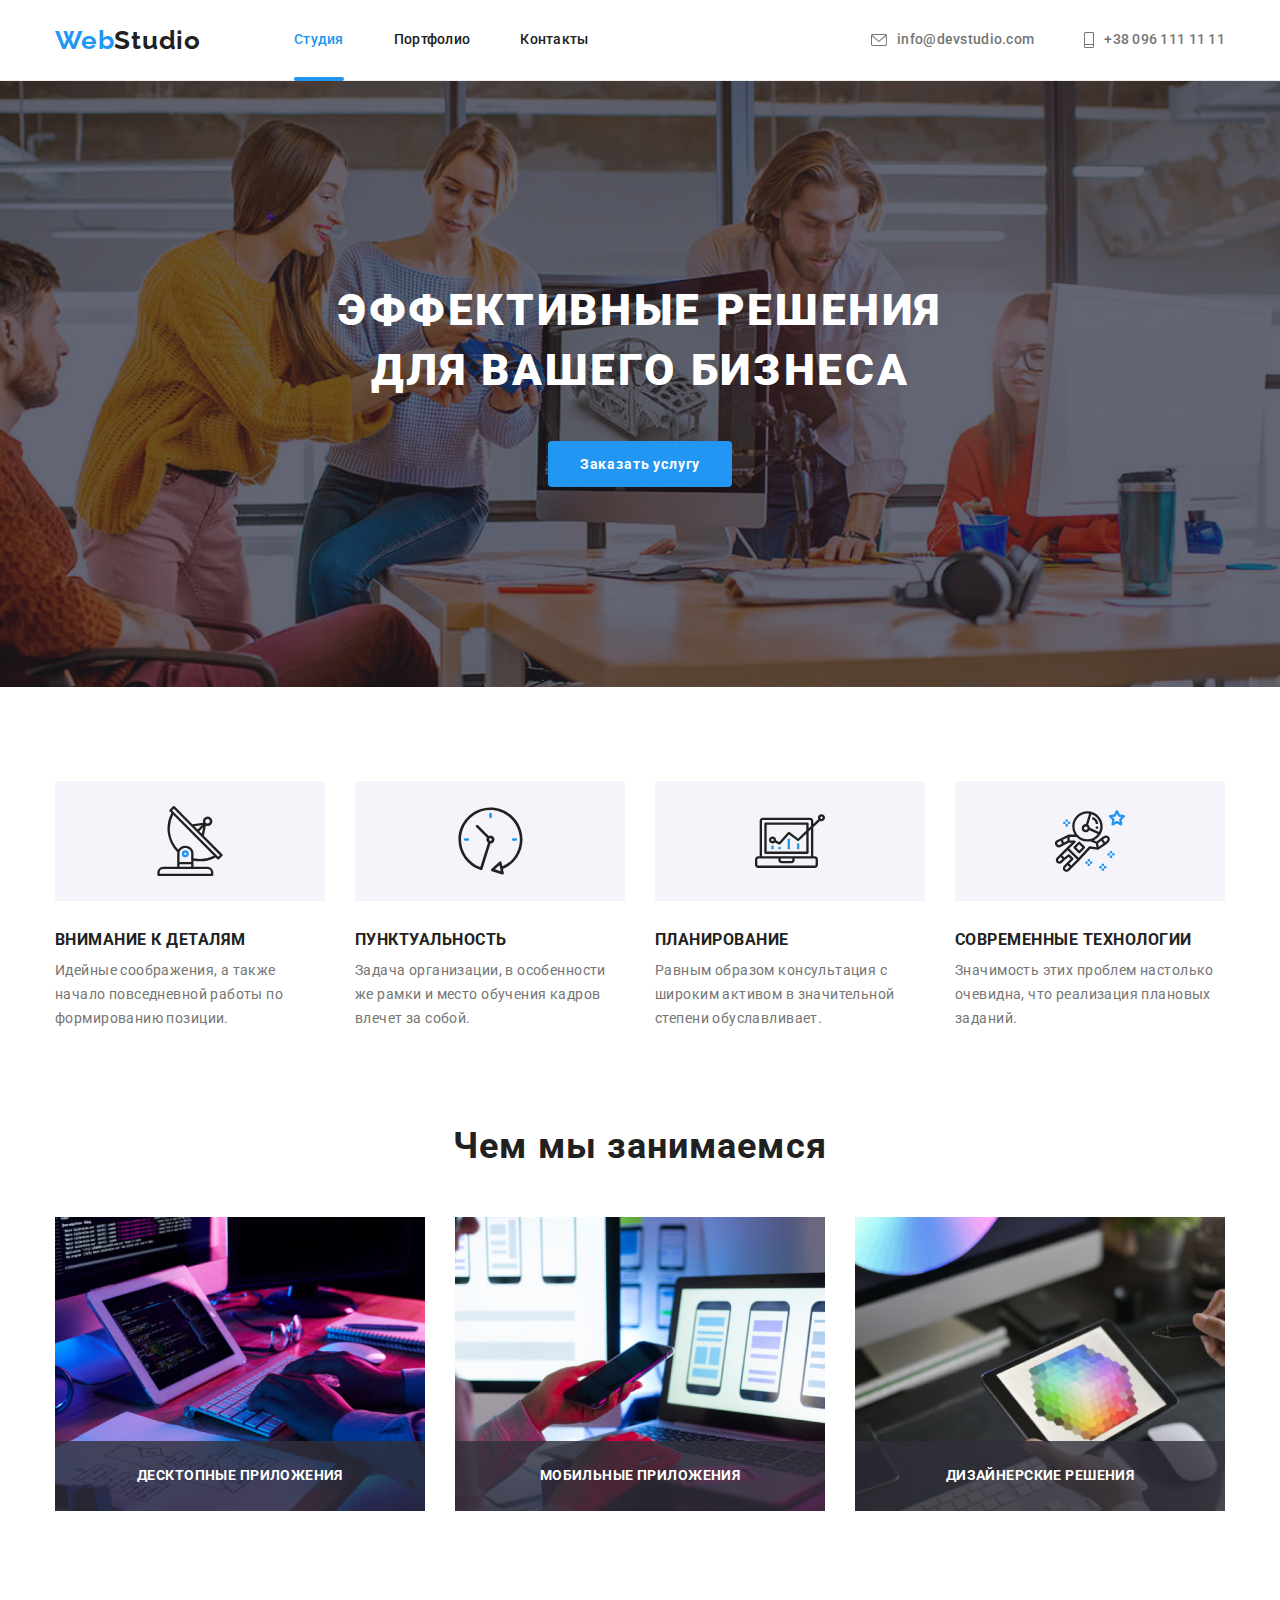
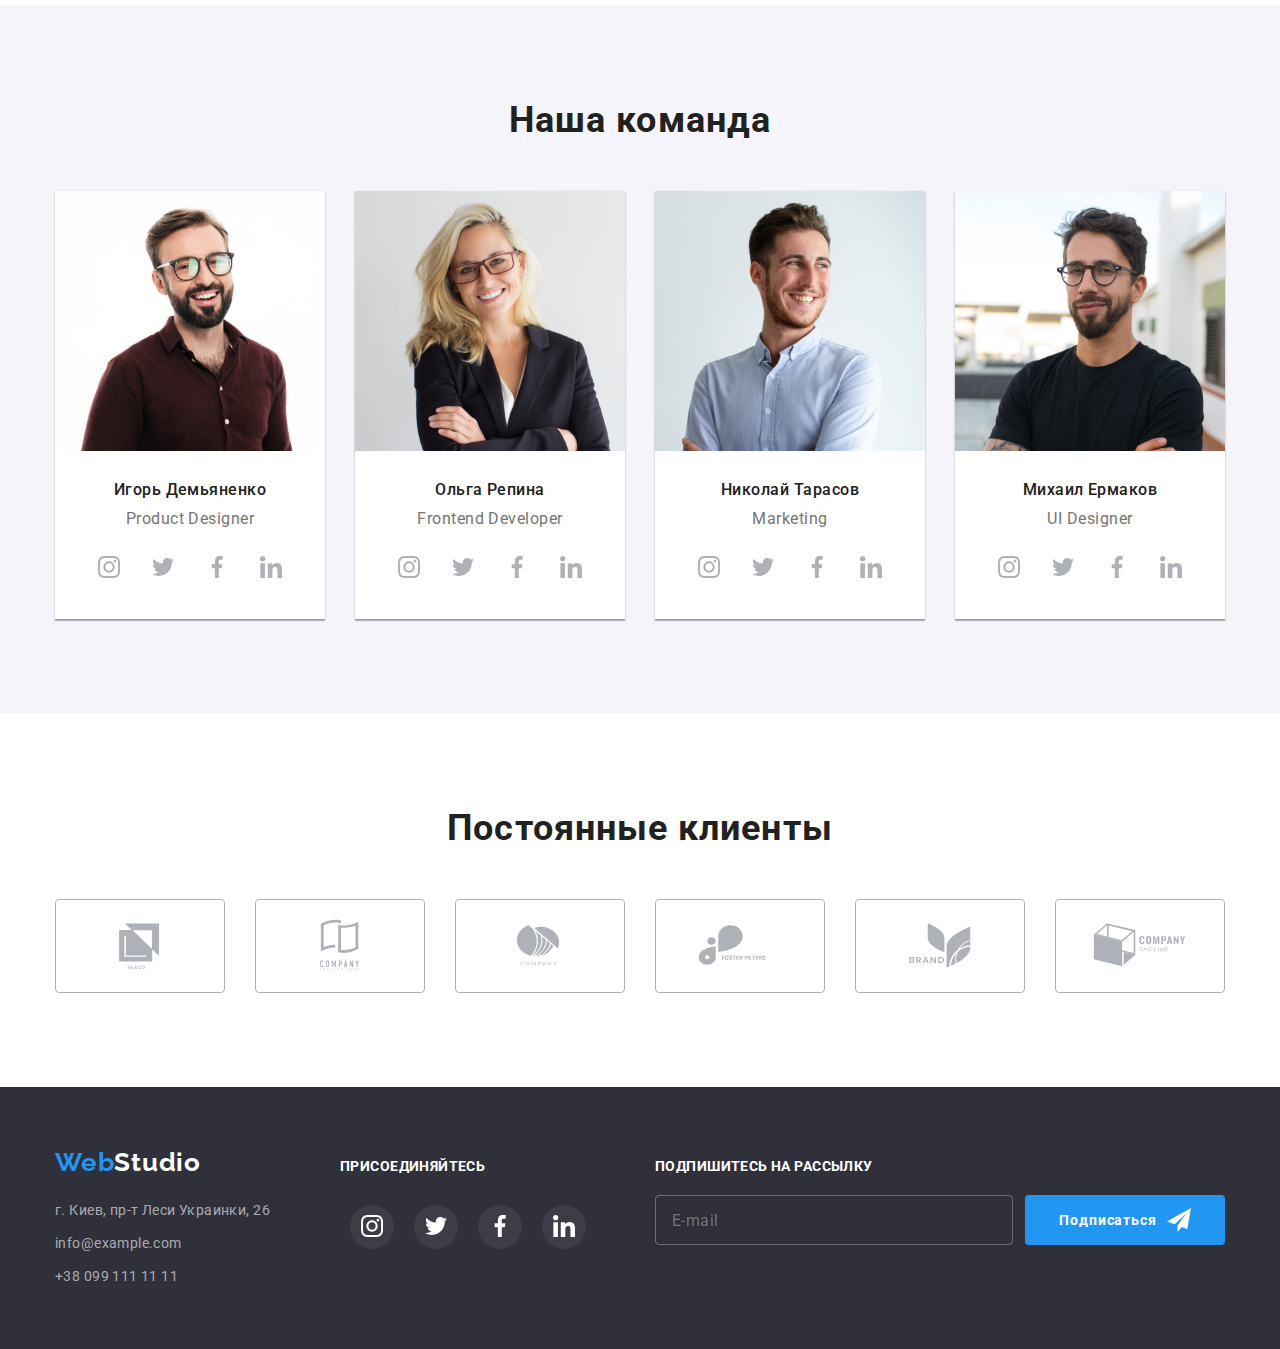
==== index.html @ f3a8c17a "@ clients section" ====
<!DOCTYPE html>
<html lang="ru">
<head>
    <meta charset="UTF-8">
    <meta http-equiv="X-UA-Compatible" content="IE=edge">
    <meta name="viewport" content="width=device-width, initial-scale=1.0">
    <title>Document</title>
    <!--Modern normalize--> 
    <link rel="stylesheet" href="https://cdn.jsdelivr.net/npm/modern-normalize@1.1.0/modern-normalize.min.css">
    <!-- Основные шрифты -->
    <link rel="preconnect" href="https://fonts.googleapis.com">
    <link rel="preconnect" href="https://fonts.gstatic.com" crossorigin>
    <link href="https://fonts.googleapis.com/css2?family=Raleway:wght@700&family=Roboto:wght@400;500;700;900&display=swap"
        rel="stylesheet">
    <!-- Кастомные стили -->
    <link rel="stylesheet" href="./css/main.min.css">
</head>
<body>
<!--Хедер-->
<header class="header">
    <div class="container  header__container">
            <!--Навигация-->
        <nav class="nav">
            <a href="./index.html" class="logo">Web<span class="logo logo__black">Studio</span></a>
            <ul class="nav__list">
                <li class="nav__item">
                    <a href="./index.html" class="nav__link nav__link--current">Студия</a>
                </li>
                <li class="nav__item">
                    <a href="./portfolio.html" class="nav__link">Портфолио</a>
                </li>
                <li class="nav__item">
                     <a href="" class="nav__link">Контакты</a>
                 </li>
            </ul>
    
         </nav>
            <!--Контакты-->
        <ul class="contacts">
            <li class="contacts__item">
                <a href="mailto:info@devstudio.com" class="contacts__link">
                <svg class="contacts__icon" width="16" height="12">
                    <use href="./images/icons.svg#mail" ></use>
                </svg>
               info@devstudio.com</a>
           </li> 
            <li class="contacts__item">
                <a href="tel:+380961111111" class="contacts__link ">
                <svg class="contacts__icon" width="10" height="16">
                    <use href="./images/icons.svg#phone" ></use>
                </svg>
                +38 096 111 11 11</a>
               </li> 
        </ul>   

        </div>
    </header>

    
   <main>
     <!-- Герой -->
        <section class="hero" >
            <div class="container">
                <h1 class="hero__title">Эффективные решения <br> для вашего бизнеса</h1>
                <div >
                     <button type="button" class="hero__button" data-modal-open>Заказать услугу</button>
                     
                </div>
            </div>
        </section>

     <!--Преимущества-->
    <section class="section"> 
        <div class="container">
       <h2 class="visually-hidden">Наши преимущества</h2>
        <ul class="features">
            <li class="features__item ">
                <div class="features__icon-wrapper"> 
                <svg  width="70" height="70" >
                    <use href="./images/icons.svg#antenna" ></use>
                </svg>
                </div>
                <h3 class="features__title">Внимание к деталям</h3>
            <p class="features__txt">
                Идейные соображения, а также начало повседневной работы по формированию позиции.
            </p>
        </li>

            <li class="features__item">
                <div class="features__icon-wrapper"> 
                    <svg  width="67" height="70" >
                        <use  href="./images/icons.svg#clock" width="67" height="70" ></use>
                    </svg>
                </div>
                <h3 class="features__title">Пунктуальность</h3>
            <p class="features__txt">Задача организации, в особенности же рамки и место обучения кадров влечет за собой.</p>
            </li>

            <li class="features__item">
                <div class="features__icon-wrapper"> 
                    <svg  width="70" height="70">
                        <use href="./images/icons.svg#diagram" ></use>
                    </svg>
                </div>
                <h3 class="features__title">Планирование</h3>
                <p class="features__txt">Равным образом консультация с широким активом в значительной степени обуславливает.</p>
             </li>

            <li class="features__item">
                <div class="features__icon-wrapper"> 
                    <svg  width="70" height="70" >
                        <use href="./images/icons.svg#astronaut" ></use>
                    </svg>
                </div>
                <h3 class="features__title">Современные технологии</h3>
            <p class="features__txt">Значимость этих проблем настолько очевидна, что реализация плановых заданий.</p>
            </li>
        </ul>
        </div>
    </section>
    
         <!--Деятельность-->
       <section class="section section--padding-reset"> 
           <div class="container">
      <h2 class="section__title">Чем мы занимаемся</h2>
         <ul class="activity__list">
            <li class="activity__item">
               
                <img src="./images/img1.jpg" alt="Работающий программист" width="370"> 
                <p class="activity__text">Десктопные приложения</p>
            
            </li> 

            <li class="activity__item">
                
                <img src="./images/img2.jpg" alt="Дизайнеры разрабатывают приложение" width="370">
                <p class="activity__text">Мобильные приложения</p>
                
            </li>
            <li class="activity__item">
                
                <img src="./images/img3.jpg" alt="Дизайнер с планшетом" width="370">
                <p class="activity__text">Дизайнерские решения</p>
                
            </li>
         </ul>
            </div>
       </section>

    <section class="section section-other-background">
        <div class="container">
        <!--Состав-->
        <h2 class="section__title">Наша команда</h2>
        <ul class=" team__list">
            <li class="team__item">
                <img src="./images/igor1.jpg" alt="Наш дизайнер" >
                <div class="team__card">
                    <h3 class="team__title">Игорь Демьяненко</h3>
                    <p lang="en" class="team__text">Product Designer</p>
                    
                    <ul class="socials list">
                        <li class="socials__item"><a class="socials__link " href="">
                            <svg class="socials__icon" width="22" height="22">
                                <use href="./images/icons.svg#instagram"> </use>
                            </svg>   
                         </a>
                        </li>
                        <li class="socials__item"><a class="socials__link " href="">
                            <svg class="socials__icon" width="22" height="22">
                                <use href="./images/icons.svg#twitter"></use>
                            </svg>
                         </a>
                       </li>
                        <li class="socials__item"><a class="socials__link " href="">
                            <svg class="socials__icon" width="22" height="22">
                                <use href="./images/icons.svg#facebook"></use>
                            </svg>
                         </a>
                        </li>
                        <li class="socials__item"><a class="socials__link " href="">
                            <svg class="socials__icon" width="22" height="22">
                                <use href="./images/icons.svg#linkedin"></use>
                            </svg>
                        </a>
                        </li>
                    </ul>
                    
                </div>
            </li>

            <li class="team__item">
                <img src="./images/olga2.jpg" alt="Наш фронтенд разработчик" >
                <div class="team__card">
                    <h3 class="team__title">Ольга Репина</h3>
                    <p lang="en" class="team__text">Frontend Developer</p>
                    <ul class="socials list">
                        <li class="socials__item"><a class="socials__link " href="">
                                <svg class="socials__icon" width="22" height="22">
                                    <use href="./images/icons.svg#instagram"> </use>
                                </svg>
                            </a>
                        </li>
                        <li class="socials__item"><a class="socials__link " href="">
                                <svg class="socials__icon" width="22" height="22">
                                    <use href="./images/icons.svg#twitter"></use>
                                </svg>
                            </a>
                        </li>
                        <li class="socials__item"><a class="socials__link " href="">
                                <svg class="socials__icon" width="22" height="22">
                                    <use href="./images/icons.svg#facebook"></use>
                                </svg>
                            </a>
                        </li>
                        <li class="socials__item"><a class="socials__link " href="">
                                <svg class="socials__icon" width="22" height="22">
                                    <use href="./images/icons.svg#linkedin"></use>
                                </svg>
                            </a>
                        </li>
                    </ul>
               </div>
            </li>

            <li class="team__item">
                <img src="./images/nikolay3.jpg" alt="Наш маркетолог">
                <div class="team__card">
                    <h3 class="team__title">Николай Тарасов</h3>
                    <p lang="en" class="team__text">Marketing</p>
                    <ul class="socials list">
                        <li class="socials__item"><a class="socials__link " href="">
                                <svg class="socials__icon" width="22" height="22">
                                    <use href="./images/icons.svg#instagram"> </use>
                                </svg>
                            </a>
                        </li>
                        <li class="socials__item"><a class="socials__link " href="">
                                <svg class="socials__icon" width="22" height="22">
                                    <use href="./images/icons.svg#twitter"></use>
                                </svg>
                            </a>
                        </li>
                        <li class="socials__item"><a class="socials__link " href="">
                                <svg class="socials__icon" width="22" height="22">
                                    <use href="./images/icons.svg#facebook"></use>
                                </svg>
                            </a>
                        </li>
                        <li class="socials__item"><a class="socials__link " href="">
                                <svg class="socials__icon" width="22" height="22">
                                    <use href="./images/icons.svg#linkedin"></use>
                                </svg>
                            </a>
                        </li>
                    </ul>
               </div>
           </li>

            <li class="team__item">
                <img src="./images/michail4.jpg" alt="Наш дизайнер интерфейса" >
                <div class="team__card"> 
                    <h3 class="team__title">Михаил Ермаков</h3>
                    <p lang="en" class="team__text">UI Designer</p>
                <ul class="socials list">
                    <li class="socials__item"><a class="socials__link " href="">
                            <svg class="socials__icon" width="22" height="22">
                                <use href="./images/icons.svg#instagram"> </use>
                            </svg>
                        </a>
                    </li>
                    <li class="socials__item"><a class="socials__link " href="">
                            <svg class="socials__icon" width="22" height="22">
                                <use href="./images/icons.svg#twitter"></use>
                            </svg>
                        </a>
                    </li>
                    <li class="socials__item"><a class="socials__link " href="">
                            <svg class="socials__icon" width="22" height="22">
                                <use href="./images/icons.svg#facebook"></use>
                            </svg>
                        </a>
                    </li>
                    <li class="socials__item"><a class="socials__link " href="">
                            <svg class="socials__icon" width="22" height="22">
                                <use href="./images/icons.svg#linkedin"></use>
                            </svg>
                        </a>
                    </li>
                </ul>
               </div>
            </li>
        
        </ul>
       </div>
    </section>

    <section class="section clients ">
        <div class="container">
            <h2 class="section__title">Постоянные клиенты</h2>
            <ul class="clients__list list">
            
                <li class="clients-item">
                    <a class="clients__link link" href="">
                    <svg class="clients__icon" >
                         <use href="./images/icons.svg#Client1"></use>
                    </svg>
                    </a>
                </li>

                <li class="clients-item">
                    <a class="clients__link link" href="">
                    <svg class="clients__icon" >
                         <use href="./images/icons.svg#Client2"></use>
                    </svg>
                    </a>
                </li>

                <li class="clients-item">
                    <a class="clients__link link" href="">
                    <svg class="clients__icon" >
                         <use href="./images/icons.svg#Client3" ></use>
                    </svg>
                    </a>
                </li>

                <li class="clients-item">
                    <a class="clients__link link" href="">
                    <svg class="clients__icon" >
                         <use href="./images/icons.svg#Client4"></use>
                    </svg>
                    </a>
                </li>

                <li class="clients-item">
                    <a class="clients__link link" href="">
                    <svg class="clients__icon" >
                         <use href="./images/icons.svg#Client5"></use>
                    </svg>
                    </a>
                </li>

                <li class="clients-item">
                    <a class="clients__link link" href="">
                    <svg class="clients__icon" >
                         <use href="./images/icons.svg#Client6"></use>
                    </svg>
                    </a>
                </li>

            </ul>
        </div>
    </section>
    </main>

   <!--Футер сайта-->  
    <footer class="footer">
        <div class="container">
            <div class="footer__flex">
            <div class="footer__contacts-flex">
        <a href="./index.html" class="logo">Web<span class="logo logo__white">Studio</span></a>
         <address class="address">
        <ul>
           <li class="address__details"> 
                 <a href="https://google.com" class="address__item address__item--white">г. Киев, пр-т Леси Украинки, 26</a>  
            </li>
            <li class="address__details">
                <a href="mailto:info@example.com" class="address__item">info@example.com</a>
           </li> 
            <li class="address__details">
                <a href="tel:+380991111111" class="address__item">+38 099 111 11 11</a>
               </li> 
           </ul>   
         </address>
            </div>
        

        <!--Присоединяйтесь-->
        <div class="join__flex">
            <h3 class="join__title">присоединяйтесь</h3>
            <ul class="join__list list">
                <li class="join__item">
                    <a class="join__link " href="">
                        <svg class="join__icon" width="22" height="22">
                            <use href="./images/icons.svg#instagram"> </use>
                        </svg>
                    </a>
                </li>

                 <li class="join__item">
                    <a class="join__link " href="">
                        <svg class="join__icon" width="22" height="22">
                            <use href="./images/icons.svg#twitter"></use>
                        </svg>
                    </a>
                </li>

                <li class="join__item">
                    <a class="join__link " href="">
                        <svg class="join__icon" width="22" height="22">
                            <use href="./images/icons.svg#facebook"></use>
                        </svg>
                    </a>
                </li>

                <li class="join__item">
                    <a class="join__link " href="">
                        <svg class="join__icon" width="22" height="22">
                            <use href="./images/icons.svg#linkedin"></use>
                        </svg>
                    </a>
              
                </li>
            </ul>
        </div>

        <!--Подпишитесь на рассылку-->
        <form class="subscribe-form">
             <h3 class="subscribe-form__title">Подпишитесь на рассылку</h3>
       <div class="subscribe-form__wrapper">
                <label class="subscribe-form__label">
                    <input class="subscribe-form__input" type="email" name="email" placeholder="E-mail">
                </label> 

             <div class="subscribe" >
            <button type="button" class="subscribe__button" >Подписаться
                    <svg class="subscribe__icon" width="24" height="24">
                            <use href="./images/icons.svg#icon-plane"></use>
                    </svg>
            </button>
                    
             </div>
        </div>
        </form>
        </div>
      </div>
   
     </footer>

     <div class="backdrop is-hidden" data-modal>
        <div class="modal">
            <button type="button" class="modal__close-btn" data-modal-close>
              <svg  width="11" height="11">
                <use href="./images/icons.svg#close"></use>
              </svg>
            </button>

            <form class="modal__form" >
            <p class="modal__title">Оставьте свои данные, мы вам перезвоним</p>
                
               
                <label class="modal__form-field">

                    <span class="modal__form-text">Имя</span>
                     <span class="modal__svg">
                <input class="modal__input" type="text" name="user-name"  >  
                <svg class="modal__icon" width="18" height="18">
                    <use href="./images/icons.svg#icon-person"></use>
                  </svg>
                
                </span>
             </label> 
               
               <label class="modal__form-field" >
                   <span class="modal__form-text">Телефон</span>

               <span class="modal__svg">
                <input class="modal__input" type="tel" name="phone" >
                <svg class="modal__icon" width="18" height="18">
                    <use href="./images/icons.svg#icon-number"></use>
                  </svg>
                </span>
            </label>

                
                <label class="modal__form-field">
                <span class="modal__form-text" >Почта</span> 
                <span class="modal__svg">
                <input class="modal__input" type="email" name="mail" >
                <svg class="modal__icon" width="18" height="18">
                    <use href="./images/icons.svg#icon-letter"></use>
                  </svg>
                </span>
                </label>
                
                <div class="modal__form-field modal__comment">
                <label for="modal__comment">
                <span class="modal__form-text">Комментарий</span></label>
                <textarea class="modal__field" name="modal__comment" id="modal__comment" cols="30" rows="10" placeholder="Введите текст"></textarea> 
                </div>
                
              

               <div class="modal__wrap-check">
                <input type="checkbox" class="modal__check" id="modal__check" />
    
                <label for="modal__check" class="modal__check modal__check-text">
                  <span>
                    <svg  width="11" height="8">
                      <use href="./images/icons.svg#icon-icon-check"></use>
                    </svg>
                  </span>
                  Соглашаюсь с рассылкой и принимаю
    
                  <a href="" class="modal__policy">Условия договора</a>
                </label>
              </div>

            <div class="modal__button-wrapper">    
           <button class="modal__submit-button" type="submit">Отправить</button>
           </div>
        </form>

        </div>
      </div>
     <script src="./js/modal.js"></script>  
</body>
</html>
---- css/main.min.css ----
:root{--main-font: "roboto", sans-serif;--secondary-font: "raleway", sans-serif;--light-txt-cl: #ffffff;--txt-cl: #757575;--title-cl: #212121;--accent-txt-cl: #2196f3;--secondary-light-bg: #ffffff;--team-bg: #f5f4fa;--primary-dark-bg: #2f303a;--accent-bg-cl: #2196f3}.visually-hidden{position:absolute;width:1px;height:1px;margin:-1px;border:0;padding:0;white-space:nowrap;clip-path:inset(100%);clip:rect(0 0 0 0);overflow:hidden}ul{margin:0;padding:0;list-style:none}h1,h2,h3,h4,h5,h6,p,ul,ol{margin-top:0;margin-bottom:0}.list{color:var(--accent-txt-cl);list-style-type:none;text-decoration:none}body{font-family:var(--main-font);font-size:14px;line-height:1.71;letter-spacing:0.03em;color:var(--txt-cl)}img{display:block;max-width:100%;height:auto}textarea{resize:none;border:1px solid rgba(33,33,33,0.2);border-radius:4px}.section{padding:94px 0}.container{width:100%;margin-left:auto;margin-right:auto}@media screen and (min-width: 480px){.container{padding-left:15px;padding-right:15px}}@media screen and (min-width: 480px){.container{width:480px}}@media screen and (min-width: 768px){.container{width:768px}}@media screen and (min-width: 1200px){.container{width:1200px}}.header{background-color:var(--light-txt-cl);border-bottom:1px solid #ECECEC}.header__container{display:flex;align-items:center}.nav{display:flex;align-items:center}.logo{text-decoration:none;font-family:Raleway;font-weight:700;line-height:1.19;font-size:26px;letter-spacing:0.03em;color:var(--accent-txt-cl)}.logo__black{color:var(--title-cl)}.nav__link{padding-top:32px;padding-bottom:32px;display:block;position:relative;transition:color 250ms cubic-bezier(0.4, 0, 0.2, 1)}.nav__link:hover,.nav__link:focus{color:var(--accent-txt-cl)}.nav__link{display:flex;font-weight:500;line-height:1.14;letter-spacing:0.02em;color:var(--title-cl);text-decoration:none}.nav__link--current{color:#2196f3}.nav__link--current::after{content:'';bottom:-1px;left:0;display:block;width:100%;background-color:#2196F3;border-radius:2px;height:4px;position:absolute}.nav__list{display:flex;list-style-type:none;margin-left:93px}.nav__list .nav__item:not(:last-child){margin-right:50px}.contacts{display:flex;list-style-type:none;margin-left:auto}.contacts .contacts__item:not(:last-child){margin-right:50px}.contacts__link{display:flex;align-items:center;font-weight:500;line-height:1.14;letter-spacing:0.02em;color:var(--txt-cl);text-decoration:none;fill:var(--txt-cl);transition:color 250ms cubic-bezier(0.4, 0, 0.2, 1),fill 250ms cubic-bezier(0.4, 0, 0.2, 1)}.contacts__link:hover,.contacts__link:focus{color:var(--accent-bg-cl);fill:var(--accent-bg-cl)}.contacts__icon{margin-right:10px;fill:currentColor;transition:fill 250ms cubic-bezier(0.4, 0, 0.2, 1)}.contacts__icon:hover,.contacts__icon:focus{fill:#2196f3}.hero{padding-top:200px;padding-bottom:200px;max-width:1600px;min-height:600px;margin-left:auto;margin-right:auto;text-align:center;background-image:linear-gradient(to right, rgba(47,48,58,0.4), rgba(47,48,58,0.4)),url(../images/back-color.jpg);background-color:var(--primary-dark-bg);background-repeat:no-repeat;background-size:cover;background-position:center}.hero__title{font-weight:900;line-height:1.36;font-size:44px;text-align:center;letter-spacing:0.06em;text-transform:uppercase;color:var(--light-txt-cl)}.hero__button{cursor:pointer;margin-top:40px;padding:10px 32px;display:flexbox;font-weight:700;line-height:1.87;letter-spacing:0.06em;color:var(--light-txt-cl);background-color:var(--accent-bg-cl);border-radius:4px;border:transparent}.backdrop{position:fixed;top:0;left:0;width:100%;height:100%;background-color:rgba(0,0,0,0.2);transition:opacity 500ms cubic-bezier(0.4, 0, 0.2, 1),visibility 500ms cubic-bezier(0.4, 0, 0.2, 1),pointer-events 500ms cubic-bezier(0.4, 0, 0.2, 1)}.backdrop.is-hidden{opacity:0;visibility:hidden;pointer-events:none}.backdrop.is-hidden .modal{transform:scaleY(0)}.modal{position:absolute;top:50%;left:50%;transform:scaleY(1);transform:translate(-50%, -50%);width:528px;height:581px;background-color:var(--light-txt-cl);opacity:1;transition:transform 250ms cubic-bezier(0.4, 0, 0.2, 1);box-shadow:0px 1px 3px rgba(0,0,0,0.12),0px 1px 1px rgba(0,0,0,0.14),0px 2px 1px rgba(0,0,0,0.2);border-radius:4px;animation:animate125 3000ms infinite 1000ms}.modal__form{padding:40px}.modal__title{font-weight:700;font-size:20px;line-height:1.15;text-align:center;letter-spacing:0.03em;color:var(--title-cl)}.modal__form-field{position:relative;display:flex;flex-direction:column;margin-top:10px}.modal__form-field textarea::placeholder{font-weight:400;line-height:1.16;letter-spacing:0.01em;color:rgba(117,117,117,0.5)}.modal__form-text{line-height:1.16;letter-spacing:0.01em;color:#757575;margin-bottom:4px}.modal__svg{position:relative}.modal__input{border:1px solid rgba(33,33,33,0.2);box-sizing:border-box;border-radius:4px;width:448px;height:40px;padding-left:42px;transition:border-color 250ms cubic-bezier(0.4, 0, 0.2, 1),fill 250ms cubic-bezier(0.4, 0, 0.2, 1),outline 250ms cubic-bezier(0.4, 0, 0.2, 1)}.modal__input:focus-within{border-color:var(--accent-txt-cl);outline:transparent}.modal__icon{position:absolute;top:50%;left:12px;transform:translateY(-50%);display:inline-block}.modal__input:focus ~ .modal__icon{fill:var(--accent-bg-cl)}.modal__comment{display:flex;flex-direction:column;width:448px;height:120px;margin-top:10px;margin-bottom:20px}.modal__field{padding-top:12px;padding-left:16px;transition:border-color 250ms cubic-bezier(0.4, 0, 0.2, 1),outline 250ms cubic-bezier(0.4, 0, 0.2, 1);width:448px;height:120px}.modal__field:focus-within{border-color:var(--accent-txt-cl);outline:transparent}.modal__wrap-check{display:flex;align-items:center;justify-content:center}.modal__check{font-size:14px;line-height:24px;letter-spacing:0.03em;color:#757575;appearance:none;display:flex;align-items:center}.modal__check:checked+.modal__check-text span{background-image:url(..//images/icons.svg#icon-icon-check);background-color:var(--accent-bg-cl);border:none;background-repeat:no-repeat;background-size:cover;background-origin:border-box}.modal__check-text span{width:16px;height:15px;border:2px solid #212121;border-radius:2px;display:flex;margin-right:10px;align-items:center;justify-content:center}.modal__policy{color:var(--accent-txt-cl);cursor:pointer}.modal__button-wrapper{display:flex;justify-content:center;align-items:center;margin-top:30px}.modal__submit-button{width:200px;height:50px;cursor:pointer;font-weight:700;line-height:1.87;letter-spacing:0.06em;color:var(--light-txt-cl);background-color:var(--accent-bg-cl);border-radius:4px;border:transparent;box-shadow:0px 4px 4px rgba(0,0,0,0.15)}.modal__close-btn{position:absolute;display:flex;cursor:pointer;align-items:center;justify-content:center;border:1px solid rgba(0,0,0,0.1);width:30px;height:30px;border-radius:50%;background-color:var(--light-txt-cl)}.modal>.modal__close-btn{position:absolute;top:8px;right:8px;margin:0}.features{display:flex;list-style-type:none}.features__item{width:270px;align-items:center}.features .features__item:not(:last-child){margin-right:30px}.features__icon-wrapper{display:flex;width:270px;height:120px;align-items:center;justify-content:center;margin-bottom:30px;background-color:var(--team-bg)}.features__title{margin-bottom:10px;font-weight:700;line-height:1.14;letter-spacing:0.03em;text-transform:uppercase;color:var(--title-cl)}.features__txt{line-height:1.71;letter-spacing:0.03em;color:var(--txt-cl)}.section__title{margin-bottom:50px;font-weight:700;font-size:36px;line-height:1.16;text-align:center;letter-spacing:0.03em;color:var(--title-cl)}.section--padding-reset{padding-top:0;display:none}@media screen and (min-width: 1200px){.section--padding-reset{display:block}}.activity__list{display:flex;list-style-type:none}.activity__item{position:relative}.activity__item+.activity__item{margin-left:30px}.activity__text{display:flex;justify-content:center;align-items:center;width:100%;position:absolute;bottom:0;left:0;height:70px;font-weight:bold;font-size:14px;line-height:1.14;text-transform:uppercase;color:var(--light-txt-cl);background-color:rgba(47,48,58,0.8)}.section-other-background{padding-top:60px;padding-bottom:60px;background-color:var(--team-bg)}@media screen and (min-width: 1200px){.section-other-background{padding-top:94px;padding-bottom:94px}}.section__title{margin-bottom:30px;font-weight:700;font-size:28px;line-height:1.17;text-align:center}@media screen and (min-width: 1200px){.section__title{margin-bottom:50px;font-size:36px}}.team__list{display:flex;flex-wrap:wrap;justify-content:center;align-items:center;grid-gap:30px}.team__item{box-shadow:0px 1px 3px rgba(0,0,0,0.12),0px 1px 1px rgba(0,0,0,0.14),0px 2px 1px rgba(0,0,0,0.2);background-color:var(--secondary-light-bg)}@media screen and (max-width: 479px){.team__item{width:270px}}@media screen and (min-width: 480px){.team__item{width:450px}}@media screen and (min-width: 768px){.team__item{width:354px}}@media screen and (min-width: 1200px){.team__item{width:270px}}.team__card{padding:30px 0}.team__title{margin-bottom:10px;font-weight:500;font-size:16px;line-height:1.18;text-align:center;letter-spacing:0.03em;color:var(--title-cl)}.team__text{font-size:16px;line-height:1.18;text-align:center;letter-spacing:0.03em;color:var(--txt-cl);margin-bottom:16px}.socials{display:flex;justify-content:center}.socials__item{display:flex;align-self:center}.socials__item:not(:last-child){margin-right:10px}.socials__link{display:flex;justify-content:center;align-items:center;width:44px;height:44px;background-color:transparent;border-radius:50%;background-position:center;background-size:20px;color:currentColor;transition:fill 250ms cubic-bezier(0.4, 0, 0.2, 1),background-color 250ms cubic-bezier(0.4, 0, 0.2, 1)}.socials__link:hover,.socials__link:focus{background-color:var(--accent-txt-cl)}.socials__link:focus{background-color:var(--accent-txt-cl)}.socials__icon{width:22px;height:22px;fill:#AFB1B8;transition:fill 250ms cubic-bezier(0.4, 0, 0.2, 1)}.socials__link:hover .socials__icon,.socials__link:focus .socials__icon{fill:var(--light-txt-cl)}.clients{padding-top:60px;padding-bottom:60px}@media screen and (min-width: 1200px){.clients{padding-top:94px;padding-bottom:94px}}.clients__list{display:flex;flex-wrap:wrap;list-style:none;justify-content:space-between;align-items:center;grid-gap:30px}.clients-item{transition:250ms cubic-bezier(0.4, 0, 0.2, 1)}.clients__link{display:flex;align-items:center;justify-content:center;display:flex;align-items:center;justify-content:center;border:1px solid #afb1b8;color:#afb1b8;background-color:var(--light-txt-cl);border-radius:4px;transition:color 250ms cubic-bezier(0.4, 0, 0.2, 1),border-color 250ms cubic-bezier(0.4, 0, 0.2, 1);padding:16px 32px}.clients__link:hover,.clients__link:focus{color:var(--accent-color);border-color:var(--accent-color)}@media screen and (min-width: 480px){.clients__link{width:210px}}@media screen and (min-width: 768px){.clients__link{width:226px}}@media screen and (min-width: 1200px){.clients__link{width:170px}}.clients__icon{fill:currentColor;width:106px;height:60px}.footer{background-color:var(--primary-dark-bg);padding-top:60px;padding-bottom:60px}.footer__flex{display:flex;align-items:baseline}.logo__white{color:var(--light-txt-cl)}.address{padding-top:20px;font-style:normal}.address__details{list-style-type:none}.address__details:not(:last-child){margin-bottom:9px}.address__item--white{color:var(--light-txt-cl);text-decoration:none}.address__item{line-height:1.71;letter-spacing:0.03em;color:rgba(255,255,255,0.6);text-decoration:none}.join__flex{margin-left:70px}.join__title{font-family:var(--main-font);margin-bottom:20px;font-weight:700;font-size:14px;letter-spacing:0.03em;line-height:1.14;text-transform:uppercase;color:var(--light-txt-cl)}.join__list{display:flex;justify-content:space-between}.join__item{margin:10px}.join__link{width:44px;height:44px;display:block;border-radius:50%;color:var(--light-txt-cl);background-color:#ffffff10;padding-left:11px;padding-top:10px;transition:background-color 250ms cubic-bezier(0.4, 0, 0.2, 1),color 250ms cubic-bezier(0.4, 0, 0.2, 1)}.join__link:hover,.join__link:focus{color:var(--light-txt-cl);background-color:var(--accent-txt-cl)}.join__icon{fill:var(--light-txt-cl)}.subscribe-form{margin-left:auto}.subscribe-form__title{font-weight:700;font-size:14px;line-height:1.14;letter-spacing:0.03em;text-transform:uppercase;color:var(--light-txt-cl);padding-bottom:20px}.subscribe-form__wrapper{display:flex;align-items:center;justify-content:center}.subscribe-form__label{margin-right:12px}.subscribe-form__input{width:358px;height:50px;border:1px solid rgba(255,255,255,0.3);filter:drop-shadow(0px 4px 4px rgba(0,0,0,0.15));border-radius:4px;background-color:transparent;cursor:pointer;outline:none;padding-left:16px;font-size:16px;line-height:1.25;letter-spacing:0.03em;color:rgba(255,255,255,0.6)}.subscribe{display:flex;justify-content:center;align-items:center}.subscribe__button{cursor:pointer;font-weight:700;line-height:1.87;letter-spacing:0.06em;color:var(--light-txt-cl);background-color:var(--accent-bg-cl);border-radius:4px;border:transparent;display:flex;justify-content:center;align-items:center;min-width:200px;min-height:50px}.subscribe__icon{fill:var(--light-txt-cl);margin-left:10px}.button-list{display:flex;list-style-type:none;justify-content:center;margin-bottom:50px}.button-list .button-list__item:not(:last-child){margin-right:8px}.button-list__style{cursor:pointer;padding:6px 22px;font-weight:500;line-height:1.62;font-size:16px;text-align:center;letter-spacing:0.03em;color:var(--title-cl);background-color:var(--team-bg);border:transparent;border-radius:4px;transition:color 250ms cubic-bezier(0.4, 0, 0.2, 1),background-color 250ms cubic-bezier(0.4, 0, 0.2, 1),box-shadow 250ms cubic-bezier(0.4, 0, 0.2, 1)}.button-list__style:hover,.button-list__style:focus{background-color:var(--accent-bg-cl);color:var(--light-txt-cl);box-shadow:0px 3px 1px rgba(0,0,0,0.1),0px 1px 2px rgba(0,0,0,0.08),0px 2px 2px rgba(0,0,0,0.12)}.cards__title{font-size:18px;font-weight:700;line-height:2;letter-spacing:0.06em;color:var(--title-cl)}.cards__info{font-size:16px;line-height:1.85;letter-spacing:0.03em;color:var(--txt-cl)}.cards{display:flex;flex-wrap:wrap;list-style-type:none}.cards:hover{transform:translateY(0)}.cards .cards__content:nth-child(3n){margin-right:0}.cards__content{margin-right:30px;margin-bottom:30px;width:370px}.cards__content:nth-last-child(-n+3){margin-bottom:0}.cards__link{text-decoration:none;color:currentColor;transition:250ms cubic-bezier(0.4, 0, 0.2, 1)}.cards__design{display:block;transition:box-shadow 250ms cubic-bezier(0.4, 0, 0.2, 1)}.cards__design:hover,.cards__design:focus{box-shadow:0px 1px 1px rgba(0,0,0,0.12),0px 4px 4px rgba(0,0,0,0.06),1px 4px 6px rgba(0,0,0,0.16)}.cards__overlay{position:relative;overflow:hidden}.cards__text{position:absolute;top:0;left:0;padding:63px 24px;font-size:18px;line-height:1.56;color:var(--light-txt-cl);background:rgba(33,150,243,0.9);transform:translateY(100%);transition:transform 250ms cubic-bezier(0.4, 0, 0.2, 1)}.cards__design:hover .cards__text{transform:translate(0);transition-duration:250ms}.cards__design:focus .cards__text{transform:translate(0);transition-duration:250ms}.cards__link:hover .cards__text,.cards__link:focus .cards__text{transform:translateY(0)}.cards__descr{padding:20px 24px;border:1px solid #eeeeee;border-top:transparent}
/*# sourceMappingURL=main.min.css.map */
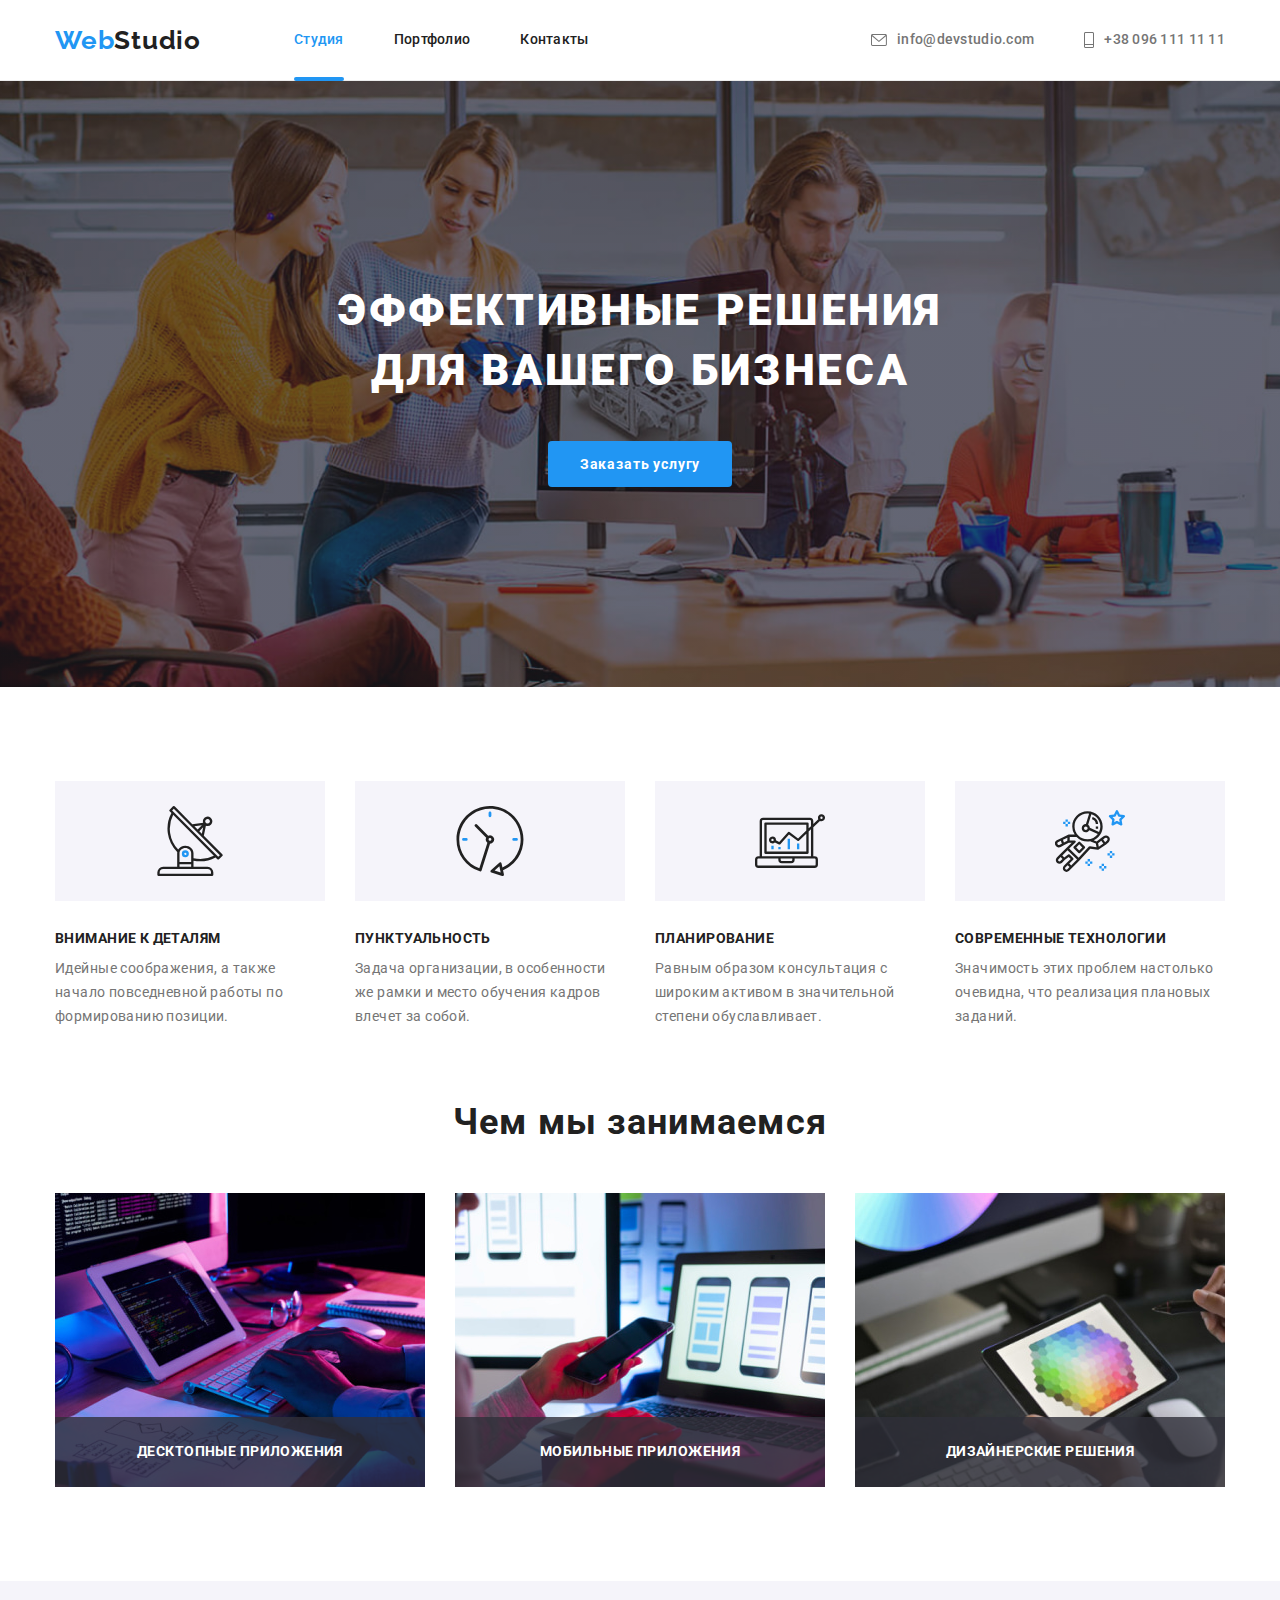
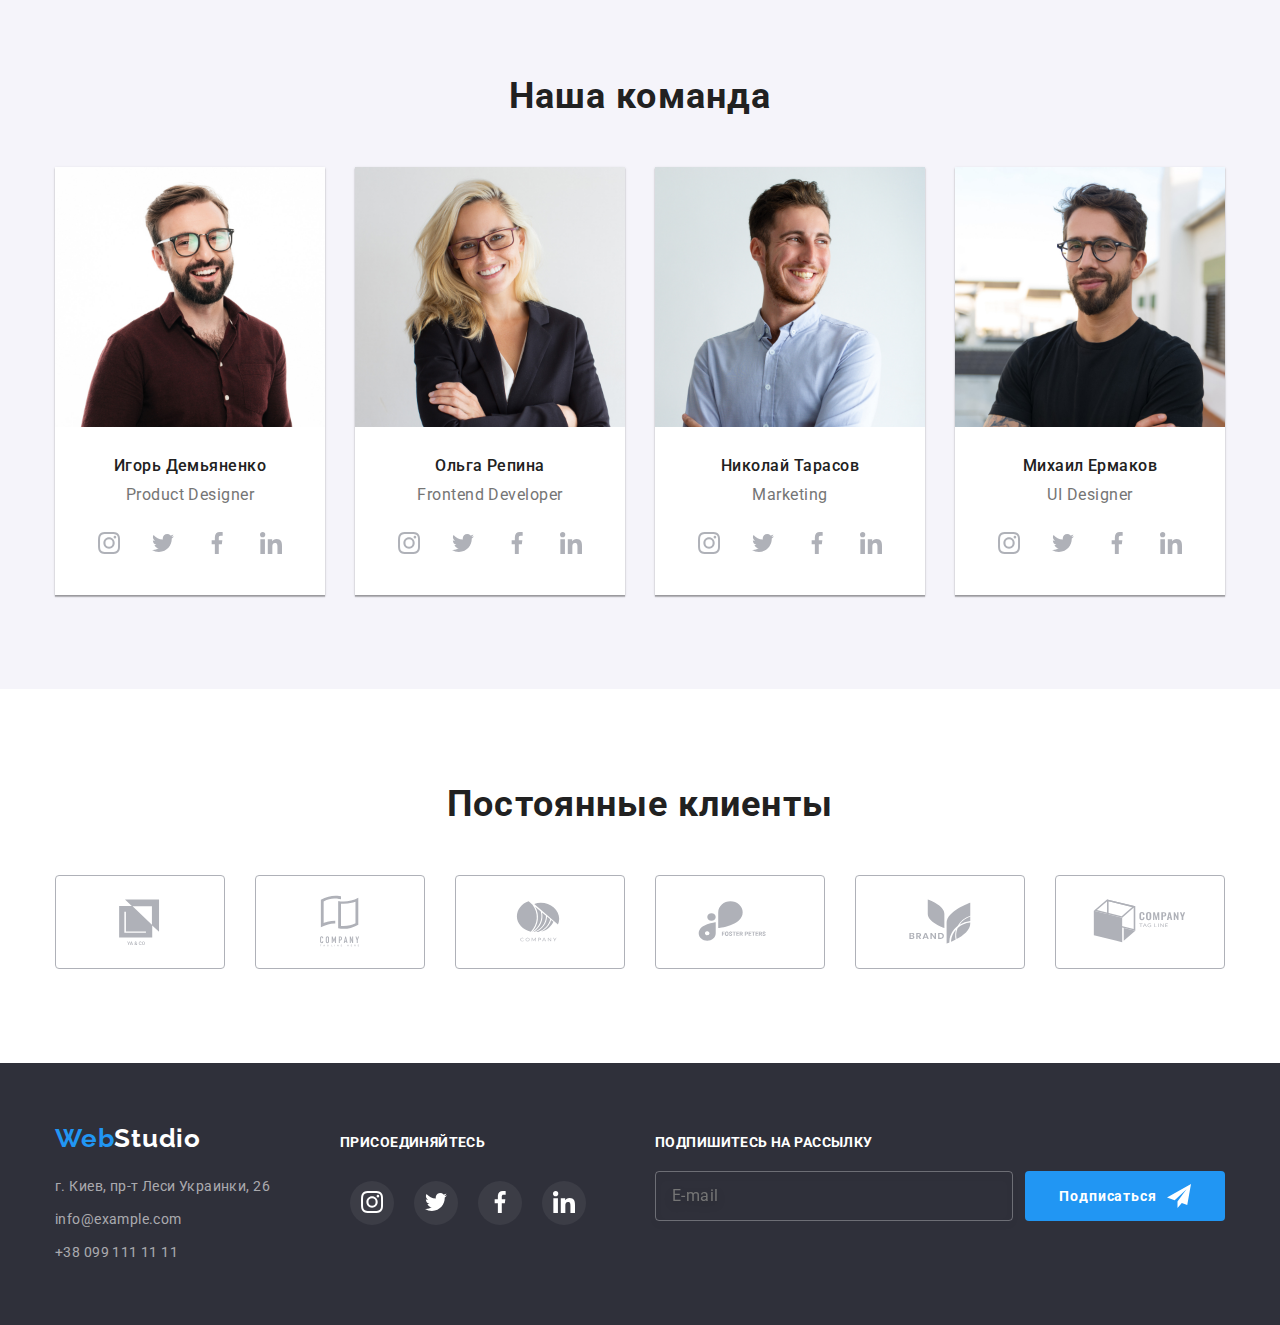
==== commit c631422c: "@ advantages grid" ====
--- a/index.html
+++ b/index.html
@@ -70,13 +70,13 @@
         </section>
 
      <!--Преимущества-->
-    <section class="section"> 
+    <section class="section features"> 
         <div class="container">
        <h2 class="visually-hidden">Наши преимущества</h2>
-        <ul class="features">
+        <ul class="features__list">
             <li class="features__item ">
                 <div class="features__icon-wrapper"> 
-                <svg  width="70" height="70" >
+                <svg class="features__icon">
                     <use href="./images/icons.svg#antenna" ></use>
                 </svg>
                 </div>
@@ -88,8 +88,8 @@
 
             <li class="features__item">
                 <div class="features__icon-wrapper"> 
-                    <svg  width="67" height="70" >
-                        <use  href="./images/icons.svg#clock" width="67" height="70" ></use>
+                    <svg class="features__icon" >
+                        <use  href="./images/icons.svg#clock"  ></use>
                     </svg>
                 </div>
                 <h3 class="features__title">Пунктуальность</h3>
@@ -98,7 +98,7 @@
 
             <li class="features__item">
                 <div class="features__icon-wrapper"> 
-                    <svg  width="70" height="70">
+                    <svg class="features__icon">
                         <use href="./images/icons.svg#diagram" ></use>
                     </svg>
                 </div>
@@ -108,7 +108,7 @@
 
             <li class="features__item">
                 <div class="features__icon-wrapper"> 
-                    <svg  width="70" height="70" >
+                    <svg class="features__icon" >
                         <use href="./images/icons.svg#astronaut" ></use>
                     </svg>
                 </div>
--- a/css/main.min.css
+++ b/css/main.min.css
@@ -1,2 +1,2 @@
-:root{--main-font: "roboto", sans-serif;--secondary-font: "raleway", sans-serif;--light-txt-cl: #ffffff;--txt-cl: #757575;--title-cl: #212121;--accent-txt-cl: #2196f3;--secondary-light-bg: #ffffff;--team-bg: #f5f4fa;--primary-dark-bg: #2f303a;--accent-bg-cl: #2196f3}.visually-hidden{position:absolute;width:1px;height:1px;margin:-1px;border:0;padding:0;white-space:nowrap;clip-path:inset(100%);clip:rect(0 0 0 0);overflow:hidden}ul{margin:0;padding:0;list-style:none}h1,h2,h3,h4,h5,h6,p,ul,ol{margin-top:0;margin-bottom:0}.list{color:var(--accent-txt-cl);list-style-type:none;text-decoration:none}body{font-family:var(--main-font);font-size:14px;line-height:1.71;letter-spacing:0.03em;color:var(--txt-cl)}img{display:block;max-width:100%;height:auto}textarea{resize:none;border:1px solid rgba(33,33,33,0.2);border-radius:4px}.section{padding:94px 0}.container{width:100%;margin-left:auto;margin-right:auto}@media screen and (min-width: 480px){.container{padding-left:15px;padding-right:15px}}@media screen and (min-width: 480px){.container{width:480px}}@media screen and (min-width: 768px){.container{width:768px}}@media screen and (min-width: 1200px){.container{width:1200px}}.header{background-color:var(--light-txt-cl);border-bottom:1px solid #ECECEC}.header__container{display:flex;align-items:center}.nav{display:flex;align-items:center}.logo{text-decoration:none;font-family:Raleway;font-weight:700;line-height:1.19;font-size:26px;letter-spacing:0.03em;color:var(--accent-txt-cl)}.logo__black{color:var(--title-cl)}.nav__link{padding-top:32px;padding-bottom:32px;display:block;position:relative;transition:color 250ms cubic-bezier(0.4, 0, 0.2, 1)}.nav__link:hover,.nav__link:focus{color:var(--accent-txt-cl)}.nav__link{display:flex;font-weight:500;line-height:1.14;letter-spacing:0.02em;color:var(--title-cl);text-decoration:none}.nav__link--current{color:#2196f3}.nav__link--current::after{content:'';bottom:-1px;left:0;display:block;width:100%;background-color:#2196F3;border-radius:2px;height:4px;position:absolute}.nav__list{display:flex;list-style-type:none;margin-left:93px}.nav__list .nav__item:not(:last-child){margin-right:50px}.contacts{display:flex;list-style-type:none;margin-left:auto}.contacts .contacts__item:not(:last-child){margin-right:50px}.contacts__link{display:flex;align-items:center;font-weight:500;line-height:1.14;letter-spacing:0.02em;color:var(--txt-cl);text-decoration:none;fill:var(--txt-cl);transition:color 250ms cubic-bezier(0.4, 0, 0.2, 1),fill 250ms cubic-bezier(0.4, 0, 0.2, 1)}.contacts__link:hover,.contacts__link:focus{color:var(--accent-bg-cl);fill:var(--accent-bg-cl)}.contacts__icon{margin-right:10px;fill:currentColor;transition:fill 250ms cubic-bezier(0.4, 0, 0.2, 1)}.contacts__icon:hover,.contacts__icon:focus{fill:#2196f3}.hero{padding-top:200px;padding-bottom:200px;max-width:1600px;min-height:600px;margin-left:auto;margin-right:auto;text-align:center;background-image:linear-gradient(to right, rgba(47,48,58,0.4), rgba(47,48,58,0.4)),url(../images/back-color.jpg);background-color:var(--primary-dark-bg);background-repeat:no-repeat;background-size:cover;background-position:center}.hero__title{font-weight:900;line-height:1.36;font-size:44px;text-align:center;letter-spacing:0.06em;text-transform:uppercase;color:var(--light-txt-cl)}.hero__button{cursor:pointer;margin-top:40px;padding:10px 32px;display:flexbox;font-weight:700;line-height:1.87;letter-spacing:0.06em;color:var(--light-txt-cl);background-color:var(--accent-bg-cl);border-radius:4px;border:transparent}.backdrop{position:fixed;top:0;left:0;width:100%;height:100%;background-color:rgba(0,0,0,0.2);transition:opacity 500ms cubic-bezier(0.4, 0, 0.2, 1),visibility 500ms cubic-bezier(0.4, 0, 0.2, 1),pointer-events 500ms cubic-bezier(0.4, 0, 0.2, 1)}.backdrop.is-hidden{opacity:0;visibility:hidden;pointer-events:none}.backdrop.is-hidden .modal{transform:scaleY(0)}.modal{position:absolute;top:50%;left:50%;transform:scaleY(1);transform:translate(-50%, -50%);width:528px;height:581px;background-color:var(--light-txt-cl);opacity:1;transition:transform 250ms cubic-bezier(0.4, 0, 0.2, 1);box-shadow:0px 1px 3px rgba(0,0,0,0.12),0px 1px 1px rgba(0,0,0,0.14),0px 2px 1px rgba(0,0,0,0.2);border-radius:4px;animation:animate125 3000ms infinite 1000ms}.modal__form{padding:40px}.modal__title{font-weight:700;font-size:20px;line-height:1.15;text-align:center;letter-spacing:0.03em;color:var(--title-cl)}.modal__form-field{position:relative;display:flex;flex-direction:column;margin-top:10px}.modal__form-field textarea::placeholder{font-weight:400;line-height:1.16;letter-spacing:0.01em;color:rgba(117,117,117,0.5)}.modal__form-text{line-height:1.16;letter-spacing:0.01em;color:#757575;margin-bottom:4px}.modal__svg{position:relative}.modal__input{border:1px solid rgba(33,33,33,0.2);box-sizing:border-box;border-radius:4px;width:448px;height:40px;padding-left:42px;transition:border-color 250ms cubic-bezier(0.4, 0, 0.2, 1),fill 250ms cubic-bezier(0.4, 0, 0.2, 1),outline 250ms cubic-bezier(0.4, 0, 0.2, 1)}.modal__input:focus-within{border-color:var(--accent-txt-cl);outline:transparent}.modal__icon{position:absolute;top:50%;left:12px;transform:translateY(-50%);display:inline-block}.modal__input:focus ~ .modal__icon{fill:var(--accent-bg-cl)}.modal__comment{display:flex;flex-direction:column;width:448px;height:120px;margin-top:10px;margin-bottom:20px}.modal__field{padding-top:12px;padding-left:16px;transition:border-color 250ms cubic-bezier(0.4, 0, 0.2, 1),outline 250ms cubic-bezier(0.4, 0, 0.2, 1);width:448px;height:120px}.modal__field:focus-within{border-color:var(--accent-txt-cl);outline:transparent}.modal__wrap-check{display:flex;align-items:center;justify-content:center}.modal__check{font-size:14px;line-height:24px;letter-spacing:0.03em;color:#757575;appearance:none;display:flex;align-items:center}.modal__check:checked+.modal__check-text span{background-image:url(..//images/icons.svg#icon-icon-check);background-color:var(--accent-bg-cl);border:none;background-repeat:no-repeat;background-size:cover;background-origin:border-box}.modal__check-text span{width:16px;height:15px;border:2px solid #212121;border-radius:2px;display:flex;margin-right:10px;align-items:center;justify-content:center}.modal__policy{color:var(--accent-txt-cl);cursor:pointer}.modal__button-wrapper{display:flex;justify-content:center;align-items:center;margin-top:30px}.modal__submit-button{width:200px;height:50px;cursor:pointer;font-weight:700;line-height:1.87;letter-spacing:0.06em;color:var(--light-txt-cl);background-color:var(--accent-bg-cl);border-radius:4px;border:transparent;box-shadow:0px 4px 4px rgba(0,0,0,0.15)}.modal__close-btn{position:absolute;display:flex;cursor:pointer;align-items:center;justify-content:center;border:1px solid rgba(0,0,0,0.1);width:30px;height:30px;border-radius:50%;background-color:var(--light-txt-cl)}.modal>.modal__close-btn{position:absolute;top:8px;right:8px;margin:0}.features{display:flex;list-style-type:none}.features__item{width:270px;align-items:center}.features .features__item:not(:last-child){margin-right:30px}.features__icon-wrapper{display:flex;width:270px;height:120px;align-items:center;justify-content:center;margin-bottom:30px;background-color:var(--team-bg)}.features__title{margin-bottom:10px;font-weight:700;line-height:1.14;letter-spacing:0.03em;text-transform:uppercase;color:var(--title-cl)}.features__txt{line-height:1.71;letter-spacing:0.03em;color:var(--txt-cl)}.section__title{margin-bottom:50px;font-weight:700;font-size:36px;line-height:1.16;text-align:center;letter-spacing:0.03em;color:var(--title-cl)}.section--padding-reset{padding-top:0;display:none}@media screen and (min-width: 1200px){.section--padding-reset{display:block}}.activity__list{display:flex;list-style-type:none}.activity__item{position:relative}.activity__item+.activity__item{margin-left:30px}.activity__text{display:flex;justify-content:center;align-items:center;width:100%;position:absolute;bottom:0;left:0;height:70px;font-weight:bold;font-size:14px;line-height:1.14;text-transform:uppercase;color:var(--light-txt-cl);background-color:rgba(47,48,58,0.8)}.section-other-background{padding-top:60px;padding-bottom:60px;background-color:var(--team-bg)}@media screen and (min-width: 1200px){.section-other-background{padding-top:94px;padding-bottom:94px}}.section__title{margin-bottom:30px;font-weight:700;font-size:28px;line-height:1.17;text-align:center}@media screen and (min-width: 1200px){.section__title{margin-bottom:50px;font-size:36px}}.team__list{display:flex;flex-wrap:wrap;justify-content:center;align-items:center;grid-gap:30px}.team__item{box-shadow:0px 1px 3px rgba(0,0,0,0.12),0px 1px 1px rgba(0,0,0,0.14),0px 2px 1px rgba(0,0,0,0.2);background-color:var(--secondary-light-bg)}@media screen and (max-width: 479px){.team__item{width:270px}}@media screen and (min-width: 480px){.team__item{width:450px}}@media screen and (min-width: 768px){.team__item{width:354px}}@media screen and (min-width: 1200px){.team__item{width:270px}}.team__card{padding:30px 0}.team__title{margin-bottom:10px;font-weight:500;font-size:16px;line-height:1.18;text-align:center;letter-spacing:0.03em;color:var(--title-cl)}.team__text{font-size:16px;line-height:1.18;text-align:center;letter-spacing:0.03em;color:var(--txt-cl);margin-bottom:16px}.socials{display:flex;justify-content:center}.socials__item{display:flex;align-self:center}.socials__item:not(:last-child){margin-right:10px}.socials__link{display:flex;justify-content:center;align-items:center;width:44px;height:44px;background-color:transparent;border-radius:50%;background-position:center;background-size:20px;color:currentColor;transition:fill 250ms cubic-bezier(0.4, 0, 0.2, 1),background-color 250ms cubic-bezier(0.4, 0, 0.2, 1)}.socials__link:hover,.socials__link:focus{background-color:var(--accent-txt-cl)}.socials__link:focus{background-color:var(--accent-txt-cl)}.socials__icon{width:22px;height:22px;fill:#AFB1B8;transition:fill 250ms cubic-bezier(0.4, 0, 0.2, 1)}.socials__link:hover .socials__icon,.socials__link:focus .socials__icon{fill:var(--light-txt-cl)}.clients{padding-top:60px;padding-bottom:60px}@media screen and (min-width: 1200px){.clients{padding-top:94px;padding-bottom:94px}}.clients__list{display:flex;flex-wrap:wrap;list-style:none;justify-content:space-between;align-items:center;grid-gap:30px}.clients-item{transition:250ms cubic-bezier(0.4, 0, 0.2, 1)}.clients__link{display:flex;align-items:center;justify-content:center;display:flex;align-items:center;justify-content:center;border:1px solid #afb1b8;color:#afb1b8;background-color:var(--light-txt-cl);border-radius:4px;transition:color 250ms cubic-bezier(0.4, 0, 0.2, 1),border-color 250ms cubic-bezier(0.4, 0, 0.2, 1);padding:16px 32px}.clients__link:hover,.clients__link:focus{color:var(--accent-color);border-color:var(--accent-color)}@media screen and (min-width: 480px){.clients__link{width:210px}}@media screen and (min-width: 768px){.clients__link{width:226px}}@media screen and (min-width: 1200px){.clients__link{width:170px}}.clients__icon{fill:currentColor;width:106px;height:60px}.footer{background-color:var(--primary-dark-bg);padding-top:60px;padding-bottom:60px}.footer__flex{display:flex;align-items:baseline}.logo__white{color:var(--light-txt-cl)}.address{padding-top:20px;font-style:normal}.address__details{list-style-type:none}.address__details:not(:last-child){margin-bottom:9px}.address__item--white{color:var(--light-txt-cl);text-decoration:none}.address__item{line-height:1.71;letter-spacing:0.03em;color:rgba(255,255,255,0.6);text-decoration:none}.join__flex{margin-left:70px}.join__title{font-family:var(--main-font);margin-bottom:20px;font-weight:700;font-size:14px;letter-spacing:0.03em;line-height:1.14;text-transform:uppercase;color:var(--light-txt-cl)}.join__list{display:flex;justify-content:space-between}.join__item{margin:10px}.join__link{width:44px;height:44px;display:block;border-radius:50%;color:var(--light-txt-cl);background-color:#ffffff10;padding-left:11px;padding-top:10px;transition:background-color 250ms cubic-bezier(0.4, 0, 0.2, 1),color 250ms cubic-bezier(0.4, 0, 0.2, 1)}.join__link:hover,.join__link:focus{color:var(--light-txt-cl);background-color:var(--accent-txt-cl)}.join__icon{fill:var(--light-txt-cl)}.subscribe-form{margin-left:auto}.subscribe-form__title{font-weight:700;font-size:14px;line-height:1.14;letter-spacing:0.03em;text-transform:uppercase;color:var(--light-txt-cl);padding-bottom:20px}.subscribe-form__wrapper{display:flex;align-items:center;justify-content:center}.subscribe-form__label{margin-right:12px}.subscribe-form__input{width:358px;height:50px;border:1px solid rgba(255,255,255,0.3);filter:drop-shadow(0px 4px 4px rgba(0,0,0,0.15));border-radius:4px;background-color:transparent;cursor:pointer;outline:none;padding-left:16px;font-size:16px;line-height:1.25;letter-spacing:0.03em;color:rgba(255,255,255,0.6)}.subscribe{display:flex;justify-content:center;align-items:center}.subscribe__button{cursor:pointer;font-weight:700;line-height:1.87;letter-spacing:0.06em;color:var(--light-txt-cl);background-color:var(--accent-bg-cl);border-radius:4px;border:transparent;display:flex;justify-content:center;align-items:center;min-width:200px;min-height:50px}.subscribe__icon{fill:var(--light-txt-cl);margin-left:10px}.button-list{display:flex;list-style-type:none;justify-content:center;margin-bottom:50px}.button-list .button-list__item:not(:last-child){margin-right:8px}.button-list__style{cursor:pointer;padding:6px 22px;font-weight:500;line-height:1.62;font-size:16px;text-align:center;letter-spacing:0.03em;color:var(--title-cl);background-color:var(--team-bg);border:transparent;border-radius:4px;transition:color 250ms cubic-bezier(0.4, 0, 0.2, 1),background-color 250ms cubic-bezier(0.4, 0, 0.2, 1),box-shadow 250ms cubic-bezier(0.4, 0, 0.2, 1)}.button-list__style:hover,.button-list__style:focus{background-color:var(--accent-bg-cl);color:var(--light-txt-cl);box-shadow:0px 3px 1px rgba(0,0,0,0.1),0px 1px 2px rgba(0,0,0,0.08),0px 2px 2px rgba(0,0,0,0.12)}.cards__title{font-size:18px;font-weight:700;line-height:2;letter-spacing:0.06em;color:var(--title-cl)}.cards__info{font-size:16px;line-height:1.85;letter-spacing:0.03em;color:var(--txt-cl)}.cards{display:flex;flex-wrap:wrap;list-style-type:none}.cards:hover{transform:translateY(0)}.cards .cards__content:nth-child(3n){margin-right:0}.cards__content{margin-right:30px;margin-bottom:30px;width:370px}.cards__content:nth-last-child(-n+3){margin-bottom:0}.cards__link{text-decoration:none;color:currentColor;transition:250ms cubic-bezier(0.4, 0, 0.2, 1)}.cards__design{display:block;transition:box-shadow 250ms cubic-bezier(0.4, 0, 0.2, 1)}.cards__design:hover,.cards__design:focus{box-shadow:0px 1px 1px rgba(0,0,0,0.12),0px 4px 4px rgba(0,0,0,0.06),1px 4px 6px rgba(0,0,0,0.16)}.cards__overlay{position:relative;overflow:hidden}.cards__text{position:absolute;top:0;left:0;padding:63px 24px;font-size:18px;line-height:1.56;color:var(--light-txt-cl);background:rgba(33,150,243,0.9);transform:translateY(100%);transition:transform 250ms cubic-bezier(0.4, 0, 0.2, 1)}.cards__design:hover .cards__text{transform:translate(0);transition-duration:250ms}.cards__design:focus .cards__text{transform:translate(0);transition-duration:250ms}.cards__link:hover .cards__text,.cards__link:focus .cards__text{transform:translateY(0)}.cards__descr{padding:20px 24px;border:1px solid #eeeeee;border-top:transparent}
+:root{--main-font: "roboto", sans-serif;--secondary-font: "raleway", sans-serif;--light-txt-cl: #ffffff;--txt-cl: #757575;--title-cl: #212121;--accent-txt-cl: #2196f3;--secondary-light-bg: #ffffff;--team-bg: #f5f4fa;--primary-dark-bg: #2f303a;--accent-bg-cl: #2196f3}.visually-hidden{position:absolute;width:1px;height:1px;margin:-1px;border:0;padding:0;white-space:nowrap;clip-path:inset(100%);clip:rect(0 0 0 0);overflow:hidden}ul{margin:0;padding:0;list-style:none}h1,h2,h3,h4,h5,h6,p,ul,ol{margin-top:0;margin-bottom:0}.list{color:var(--accent-txt-cl);list-style-type:none;text-decoration:none}body{font-family:var(--main-font);font-size:14px;line-height:1.71;letter-spacing:0.03em;color:var(--txt-cl)}img{display:block;max-width:100%;height:auto}textarea{resize:none;border:1px solid rgba(33,33,33,0.2);border-radius:4px}.section{padding:94px 0}.container{width:100%;margin-left:auto;margin-right:auto}@media screen and (min-width: 480px){.container{padding-left:15px;padding-right:15px}}@media screen and (min-width: 480px){.container{width:480px}}@media screen and (min-width: 768px){.container{width:768px}}@media screen and (min-width: 1200px){.container{width:1200px}}.header{background-color:var(--light-txt-cl);border-bottom:1px solid #ECECEC}.header__container{display:flex;align-items:center}.nav{display:flex;align-items:center}.logo{text-decoration:none;font-family:Raleway;font-weight:700;line-height:1.19;font-size:26px;letter-spacing:0.03em;color:var(--accent-txt-cl)}.logo__black{color:var(--title-cl)}.nav__link{padding-top:32px;padding-bottom:32px;display:block;position:relative;transition:color 250ms cubic-bezier(0.4, 0, 0.2, 1)}.nav__link:hover,.nav__link:focus{color:var(--accent-txt-cl)}.nav__link{display:flex;font-weight:500;line-height:1.14;letter-spacing:0.02em;color:var(--title-cl);text-decoration:none}.nav__link--current{color:#2196f3}.nav__link--current::after{content:'';bottom:-1px;left:0;display:block;width:100%;background-color:#2196F3;border-radius:2px;height:4px;position:absolute}.nav__list{display:flex;list-style-type:none;margin-left:93px}.nav__list .nav__item:not(:last-child){margin-right:50px}.contacts{display:flex;list-style-type:none;margin-left:auto}.contacts .contacts__item:not(:last-child){margin-right:50px}.contacts__link{display:flex;align-items:center;font-weight:500;line-height:1.14;letter-spacing:0.02em;color:var(--txt-cl);text-decoration:none;fill:var(--txt-cl);transition:color 250ms cubic-bezier(0.4, 0, 0.2, 1),fill 250ms cubic-bezier(0.4, 0, 0.2, 1)}.contacts__link:hover,.contacts__link:focus{color:var(--accent-bg-cl);fill:var(--accent-bg-cl)}.contacts__icon{margin-right:10px;fill:currentColor;transition:fill 250ms cubic-bezier(0.4, 0, 0.2, 1)}.contacts__icon:hover,.contacts__icon:focus{fill:#2196f3}.hero{padding-top:200px;padding-bottom:200px;max-width:1600px;min-height:600px;margin-left:auto;margin-right:auto;text-align:center;background-image:linear-gradient(to right, rgba(47,48,58,0.4), rgba(47,48,58,0.4)),url(../images/back-color.jpg);background-color:var(--primary-dark-bg);background-repeat:no-repeat;background-size:cover;background-position:center}.hero__title{font-weight:900;line-height:1.36;font-size:44px;text-align:center;letter-spacing:0.06em;text-transform:uppercase;color:var(--light-txt-cl)}.hero__button{cursor:pointer;margin-top:40px;padding:10px 32px;display:flexbox;font-weight:700;line-height:1.87;letter-spacing:0.06em;color:var(--light-txt-cl);background-color:var(--accent-bg-cl);border-radius:4px;border:transparent}.backdrop{position:fixed;top:0;left:0;width:100%;height:100%;background-color:rgba(0,0,0,0.2);transition:opacity 500ms cubic-bezier(0.4, 0, 0.2, 1),visibility 500ms cubic-bezier(0.4, 0, 0.2, 1),pointer-events 500ms cubic-bezier(0.4, 0, 0.2, 1)}.backdrop.is-hidden{opacity:0;visibility:hidden;pointer-events:none}.backdrop.is-hidden .modal{transform:scaleY(0)}.modal{position:absolute;top:50%;left:50%;transform:scaleY(1);transform:translate(-50%, -50%);width:528px;height:581px;background-color:var(--light-txt-cl);opacity:1;transition:transform 250ms cubic-bezier(0.4, 0, 0.2, 1);box-shadow:0px 1px 3px rgba(0,0,0,0.12),0px 1px 1px rgba(0,0,0,0.14),0px 2px 1px rgba(0,0,0,0.2);border-radius:4px;animation:animate125 3000ms infinite 1000ms}.modal__form{padding:40px}.modal__title{font-weight:700;font-size:20px;line-height:1.15;text-align:center;letter-spacing:0.03em;color:var(--title-cl)}.modal__form-field{position:relative;display:flex;flex-direction:column;margin-top:10px}.modal__form-field textarea::placeholder{font-weight:400;line-height:1.16;letter-spacing:0.01em;color:rgba(117,117,117,0.5)}.modal__form-text{line-height:1.16;letter-spacing:0.01em;color:#757575;margin-bottom:4px}.modal__svg{position:relative}.modal__input{border:1px solid rgba(33,33,33,0.2);box-sizing:border-box;border-radius:4px;width:448px;height:40px;padding-left:42px;transition:border-color 250ms cubic-bezier(0.4, 0, 0.2, 1),fill 250ms cubic-bezier(0.4, 0, 0.2, 1),outline 250ms cubic-bezier(0.4, 0, 0.2, 1)}.modal__input:focus-within{border-color:var(--accent-txt-cl);outline:transparent}.modal__icon{position:absolute;top:50%;left:12px;transform:translateY(-50%);display:inline-block}.modal__input:focus ~ .modal__icon{fill:var(--accent-bg-cl)}.modal__comment{display:flex;flex-direction:column;width:448px;height:120px;margin-top:10px;margin-bottom:20px}.modal__field{padding-top:12px;padding-left:16px;transition:border-color 250ms cubic-bezier(0.4, 0, 0.2, 1),outline 250ms cubic-bezier(0.4, 0, 0.2, 1);width:448px;height:120px}.modal__field:focus-within{border-color:var(--accent-txt-cl);outline:transparent}.modal__wrap-check{display:flex;align-items:center;justify-content:center}.modal__check{font-size:14px;line-height:24px;letter-spacing:0.03em;color:#757575;appearance:none;display:flex;align-items:center}.modal__check:checked+.modal__check-text span{background-image:url(..//images/icons.svg#icon-icon-check);background-color:var(--accent-bg-cl);border:none;background-repeat:no-repeat;background-size:cover;background-origin:border-box}.modal__check-text span{width:16px;height:15px;border:2px solid #212121;border-radius:2px;display:flex;margin-right:10px;align-items:center;justify-content:center}.modal__policy{color:var(--accent-txt-cl);cursor:pointer}.modal__button-wrapper{display:flex;justify-content:center;align-items:center;margin-top:30px}.modal__submit-button{width:200px;height:50px;cursor:pointer;font-weight:700;line-height:1.87;letter-spacing:0.06em;color:var(--light-txt-cl);background-color:var(--accent-bg-cl);border-radius:4px;border:transparent;box-shadow:0px 4px 4px rgba(0,0,0,0.15)}.modal__close-btn{position:absolute;display:flex;cursor:pointer;align-items:center;justify-content:center;border:1px solid rgba(0,0,0,0.1);width:30px;height:30px;border-radius:50%;background-color:var(--light-txt-cl)}.modal>.modal__close-btn{position:absolute;top:8px;right:8px;margin:0}.features{padding-top:60px;padding-bottom:60px}@media screen and (min-width: 1200px){.features{padding-top:94px;padding-bottom:94px}}@media screen and (max-width: 479px){.features{padding-left:15px;padding-right:15px}}.features__list{display:flex;flex-wrap:wrap;list-style:none;justify-content:center;align-items:center;grid-gap:30px}@media screen and (min-width: 480px){.features__item{width:450px;height:226px}}@media screen and (min-width: 768px){.features__item{width:354px}}@media screen and (min-width: 1200px){.features__item{width:270px}}.features__icon-wrapper{height:120px;display:flex;align-items:center;justify-content:center;margin-bottom:30px;background-color:var(--team-bg)}.features__icon{width:70px;height:70px}.features__title{margin-bottom:10px;color:var(--title-cl);font-weight:700;font-size:14px;line-height:1.14;text-transform:uppercase;text-align:center}@media screen and (min-width: 768px){.features__title{text-align:left}}.features__txt{line-height:1.71;letter-spacing:0.03em;color:var(--txt-cl)}.section__title{margin-bottom:50px;font-weight:700;font-size:36px;line-height:1.16;text-align:center;letter-spacing:0.03em;color:var(--title-cl)}.section--padding-reset{padding-top:0;display:none}@media screen and (min-width: 1200px){.section--padding-reset{display:block}}.activity__list{display:flex;list-style-type:none}.activity__item{position:relative}.activity__item+.activity__item{margin-left:30px}.activity__text{display:flex;justify-content:center;align-items:center;width:100%;position:absolute;bottom:0;left:0;height:70px;font-weight:bold;font-size:14px;line-height:1.14;text-transform:uppercase;color:var(--light-txt-cl);background-color:rgba(47,48,58,0.8)}.section-other-background{padding-top:60px;padding-bottom:60px;background-color:var(--team-bg)}@media screen and (min-width: 1200px){.section-other-background{padding-top:94px;padding-bottom:94px}}.section__title{margin-bottom:30px;font-weight:700;font-size:28px;line-height:1.17;text-align:center}@media screen and (min-width: 1200px){.section__title{margin-bottom:50px;font-size:36px}}.team__list{display:flex;flex-wrap:wrap;justify-content:center;align-items:center;grid-gap:30px}.team__item{box-shadow:0px 1px 3px rgba(0,0,0,0.12),0px 1px 1px rgba(0,0,0,0.14),0px 2px 1px rgba(0,0,0,0.2);background-color:var(--secondary-light-bg)}@media screen and (max-width: 479px){.team__item{width:270px}}@media screen and (min-width: 480px){.team__item{width:450px}}@media screen and (min-width: 768px){.team__item{width:354px}}@media screen and (min-width: 1200px){.team__item{width:270px}}.team__card{padding:30px 0}.team__title{margin-bottom:10px;font-weight:500;font-size:16px;line-height:1.18;text-align:center;letter-spacing:0.03em;color:var(--title-cl)}.team__text{font-size:16px;line-height:1.18;text-align:center;letter-spacing:0.03em;color:var(--txt-cl);margin-bottom:16px}.socials{display:flex;justify-content:center}.socials__item{display:flex;align-self:center}.socials__item:not(:last-child){margin-right:10px}.socials__link{display:flex;justify-content:center;align-items:center;width:44px;height:44px;background-color:transparent;border-radius:50%;background-position:center;background-size:20px;color:currentColor;transition:fill 250ms cubic-bezier(0.4, 0, 0.2, 1),background-color 250ms cubic-bezier(0.4, 0, 0.2, 1)}.socials__link:hover,.socials__link:focus{background-color:var(--accent-txt-cl)}.socials__link:focus{background-color:var(--accent-txt-cl)}.socials__icon{width:22px;height:22px;fill:#AFB1B8;transition:fill 250ms cubic-bezier(0.4, 0, 0.2, 1)}.socials__link:hover .socials__icon,.socials__link:focus .socials__icon{fill:var(--light-txt-cl)}.clients{padding-top:60px;padding-bottom:60px}@media screen and (min-width: 1200px){.clients{padding-top:94px;padding-bottom:94px}}.clients__list{display:flex;flex-wrap:wrap;list-style:none;justify-content:space-between;align-items:center;grid-gap:30px}.clients-item{transition:250ms cubic-bezier(0.4, 0, 0.2, 1)}.clients__link{display:flex;align-items:center;justify-content:center;display:flex;align-items:center;justify-content:center;border:1px solid #afb1b8;color:#afb1b8;background-color:var(--light-txt-cl);border-radius:4px;transition:color 250ms cubic-bezier(0.4, 0, 0.2, 1),border-color 250ms cubic-bezier(0.4, 0, 0.2, 1);padding:16px 32px}.clients__link:hover,.clients__link:focus{color:var(--accent-color);border-color:var(--accent-color)}@media screen and (min-width: 480px){.clients__link{width:210px}}@media screen and (min-width: 768px){.clients__link{width:226px}}@media screen and (min-width: 1200px){.clients__link{width:170px}}.clients__icon{fill:currentColor;width:106px;height:60px}.footer{background-color:var(--primary-dark-bg);padding-top:60px;padding-bottom:60px}.footer__flex{display:flex;align-items:baseline}.logo__white{color:var(--light-txt-cl)}.address{padding-top:20px;font-style:normal}.address__details{list-style-type:none}.address__details:not(:last-child){margin-bottom:9px}.address__item--white{color:var(--light-txt-cl);text-decoration:none}.address__item{line-height:1.71;letter-spacing:0.03em;color:rgba(255,255,255,0.6);text-decoration:none}.join__flex{margin-left:70px}.join__title{font-family:var(--main-font);margin-bottom:20px;font-weight:700;font-size:14px;letter-spacing:0.03em;line-height:1.14;text-transform:uppercase;color:var(--light-txt-cl)}.join__list{display:flex;justify-content:space-between}.join__item{margin:10px}.join__link{width:44px;height:44px;display:block;border-radius:50%;color:var(--light-txt-cl);background-color:#ffffff10;padding-left:11px;padding-top:10px;transition:background-color 250ms cubic-bezier(0.4, 0, 0.2, 1),color 250ms cubic-bezier(0.4, 0, 0.2, 1)}.join__link:hover,.join__link:focus{color:var(--light-txt-cl);background-color:var(--accent-txt-cl)}.join__icon{fill:var(--light-txt-cl)}.subscribe-form{margin-left:auto}.subscribe-form__title{font-weight:700;font-size:14px;line-height:1.14;letter-spacing:0.03em;text-transform:uppercase;color:var(--light-txt-cl);padding-bottom:20px}.subscribe-form__wrapper{display:flex;align-items:center;justify-content:center}.subscribe-form__label{margin-right:12px}.subscribe-form__input{width:358px;height:50px;border:1px solid rgba(255,255,255,0.3);filter:drop-shadow(0px 4px 4px rgba(0,0,0,0.15));border-radius:4px;background-color:transparent;cursor:pointer;outline:none;padding-left:16px;font-size:16px;line-height:1.25;letter-spacing:0.03em;color:rgba(255,255,255,0.6)}.subscribe{display:flex;justify-content:center;align-items:center}.subscribe__button{cursor:pointer;font-weight:700;line-height:1.87;letter-spacing:0.06em;color:var(--light-txt-cl);background-color:var(--accent-bg-cl);border-radius:4px;border:transparent;display:flex;justify-content:center;align-items:center;min-width:200px;min-height:50px}.subscribe__icon{fill:var(--light-txt-cl);margin-left:10px}.button-list{display:flex;list-style-type:none;justify-content:center;margin-bottom:50px}.button-list .button-list__item:not(:last-child){margin-right:8px}.button-list__style{cursor:pointer;padding:6px 22px;font-weight:500;line-height:1.62;font-size:16px;text-align:center;letter-spacing:0.03em;color:var(--title-cl);background-color:var(--team-bg);border:transparent;border-radius:4px;transition:color 250ms cubic-bezier(0.4, 0, 0.2, 1),background-color 250ms cubic-bezier(0.4, 0, 0.2, 1),box-shadow 250ms cubic-bezier(0.4, 0, 0.2, 1)}.button-list__style:hover,.button-list__style:focus{background-color:var(--accent-bg-cl);color:var(--light-txt-cl);box-shadow:0px 3px 1px rgba(0,0,0,0.1),0px 1px 2px rgba(0,0,0,0.08),0px 2px 2px rgba(0,0,0,0.12)}.cards__title{font-size:18px;font-weight:700;line-height:2;letter-spacing:0.06em;color:var(--title-cl)}.cards__info{font-size:16px;line-height:1.85;letter-spacing:0.03em;color:var(--txt-cl)}.cards{display:flex;flex-wrap:wrap;list-style-type:none}.cards:hover{transform:translateY(0)}.cards .cards__content:nth-child(3n){margin-right:0}.cards__content{margin-right:30px;margin-bottom:30px;width:370px}.cards__content:nth-last-child(-n+3){margin-bottom:0}.cards__link{text-decoration:none;color:currentColor;transition:250ms cubic-bezier(0.4, 0, 0.2, 1)}.cards__design{display:block;transition:box-shadow 250ms cubic-bezier(0.4, 0, 0.2, 1)}.cards__design:hover,.cards__design:focus{box-shadow:0px 1px 1px rgba(0,0,0,0.12),0px 4px 4px rgba(0,0,0,0.06),1px 4px 6px rgba(0,0,0,0.16)}.cards__overlay{position:relative;overflow:hidden}.cards__text{position:absolute;top:0;left:0;padding:63px 24px;font-size:18px;line-height:1.56;color:var(--light-txt-cl);background:rgba(33,150,243,0.9);transform:translateY(100%);transition:transform 250ms cubic-bezier(0.4, 0, 0.2, 1)}.cards__design:hover .cards__text{transform:translate(0);transition-duration:250ms}.cards__design:focus .cards__text{transform:translate(0);transition-duration:250ms}.cards__link:hover .cards__text,.cards__link:focus .cards__text{transform:translateY(0)}.cards__descr{padding:20px 24px;border:1px solid #eeeeee;border-top:transparent}
 /*# sourceMappingURL=main.min.css.map */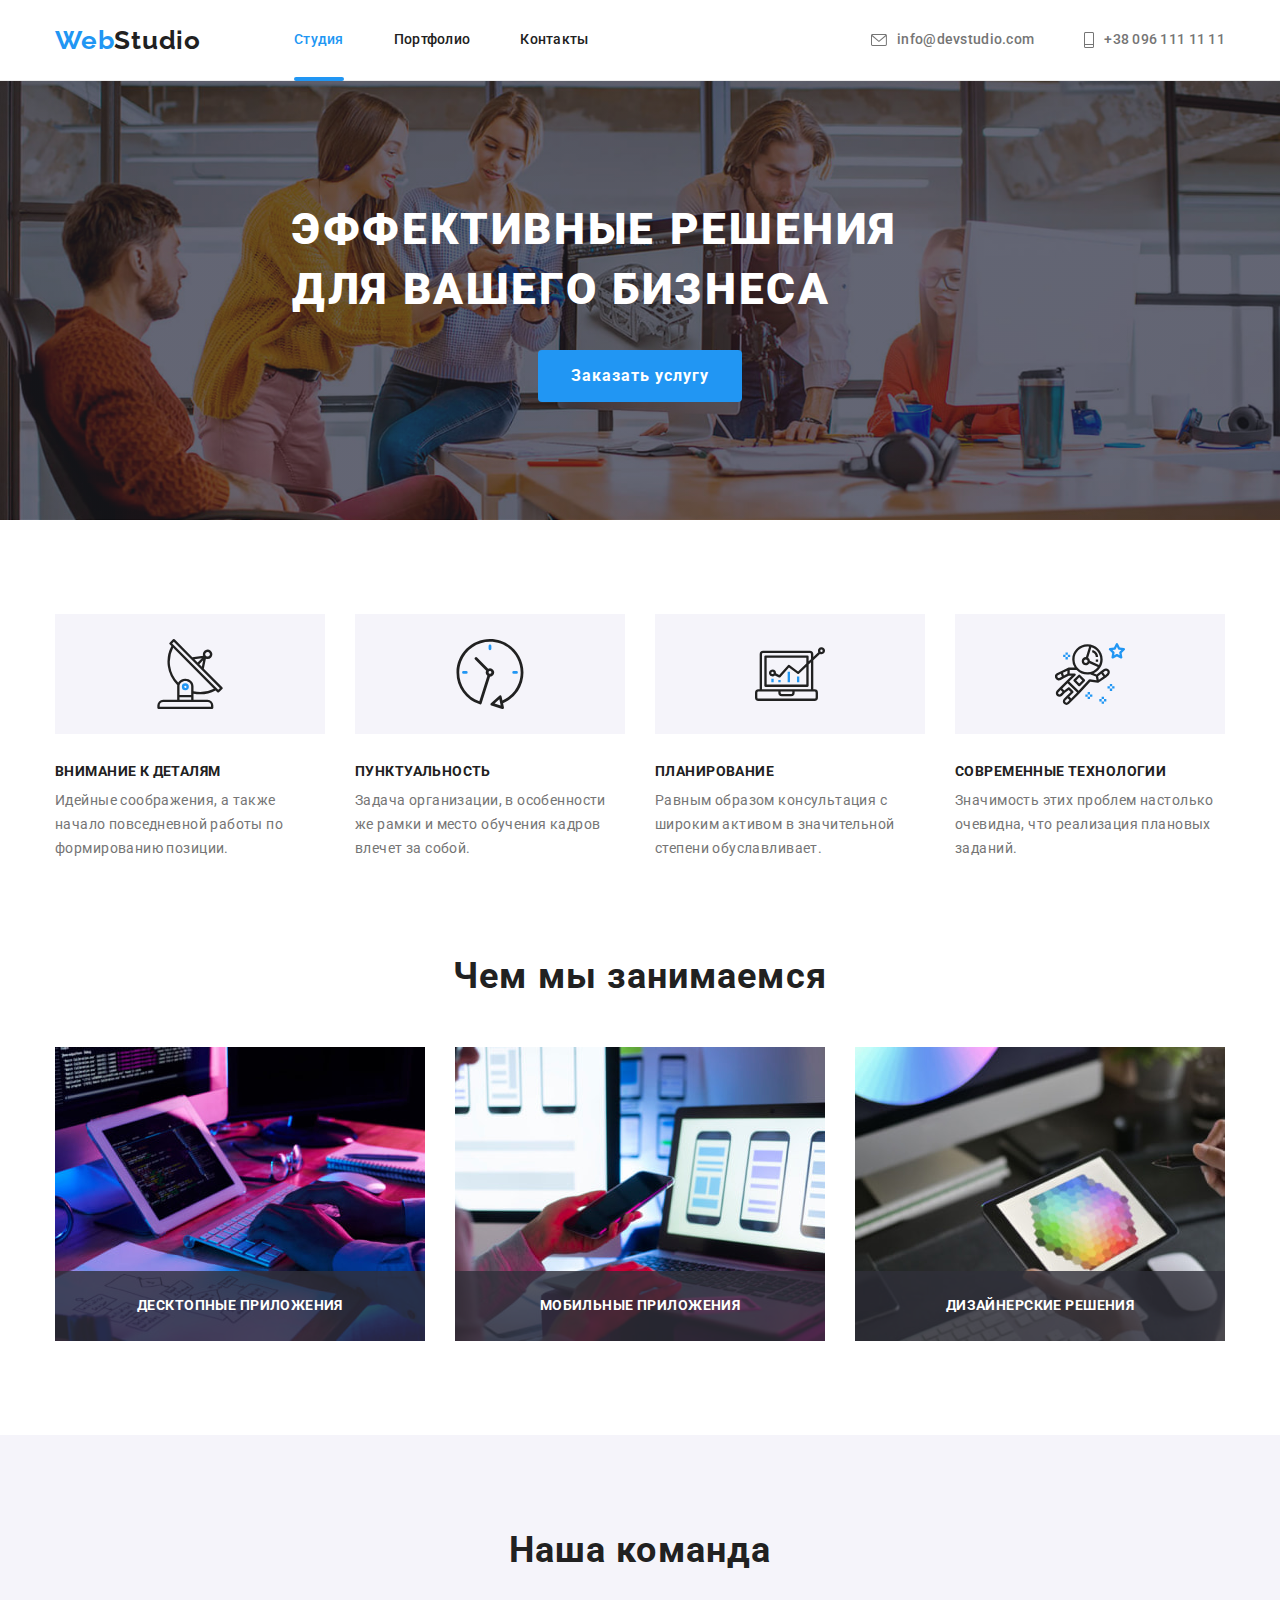
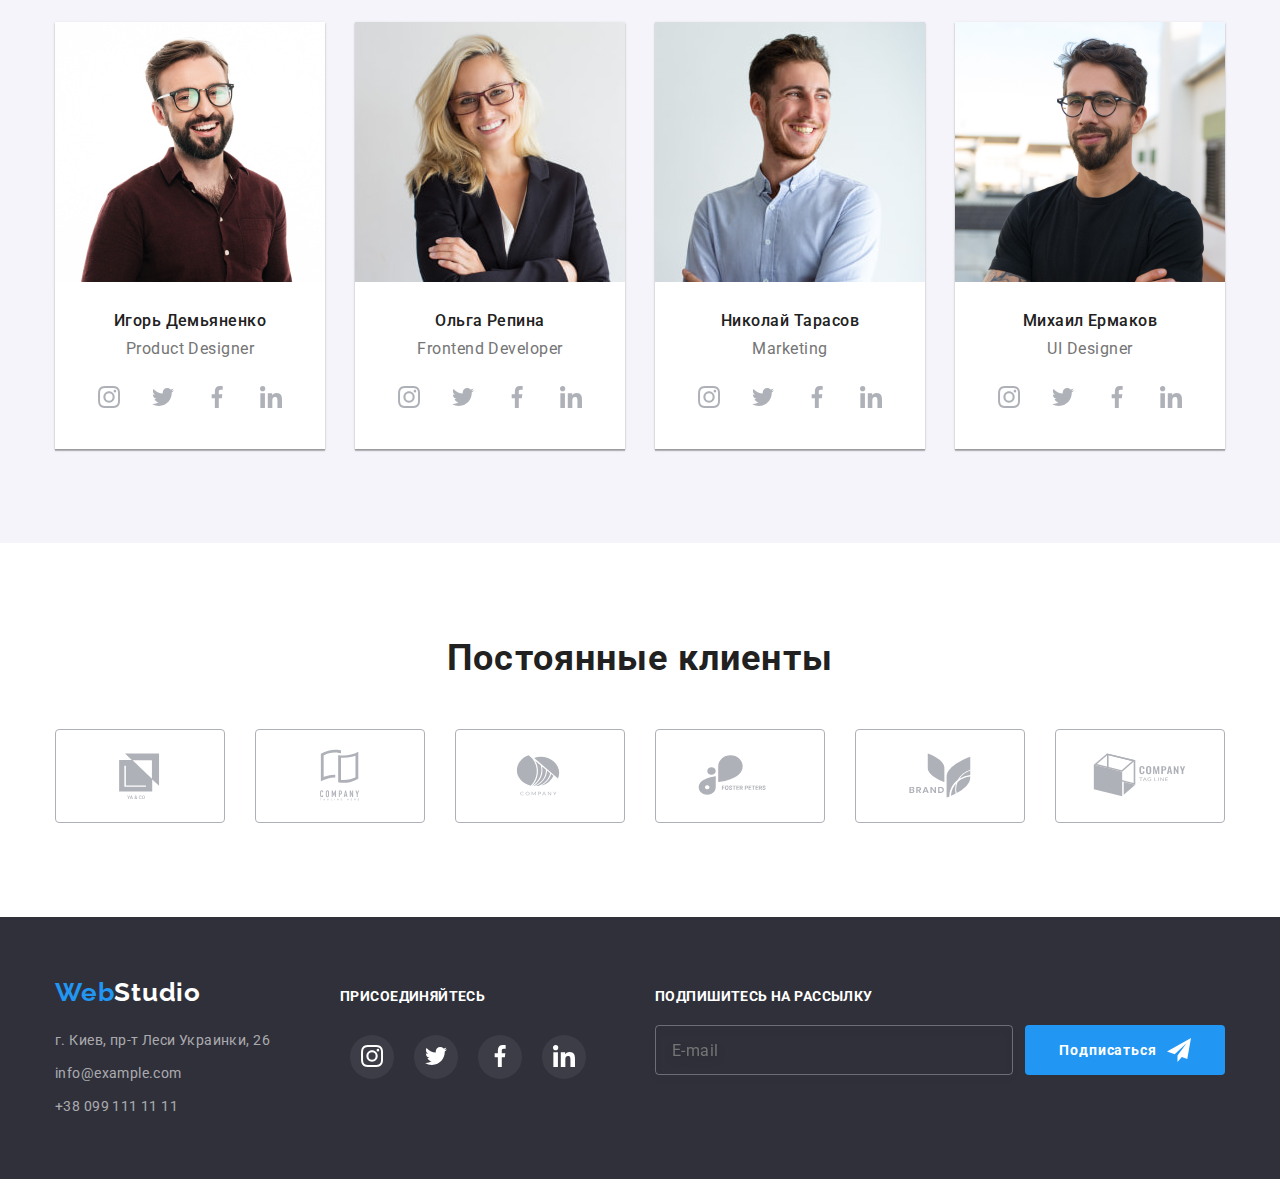
==== commit 29af371c: "add retina" ====
--- a/index.html
+++ b/index.html
@@ -125,21 +125,28 @@
       <h2 class="section__title">Чем мы занимаемся</h2>
          <ul class="activity__list">
             <li class="activity__item">
-               
-                <img src="./images/img1.jpg" alt="Работающий программист" width="370"> 
+            <picture>
+                <source srcset="./images/work1.jpg 1x, ./images/work1@2x.jpg 2x " media="(min-width:1200px)" />
+                <img src="./images/work1.jpg" width="370" height="294" alt="Работающий программист" />
+            </picture>
                 <p class="activity__text">Десктопные приложения</p>
             
             </li> 
 
             <li class="activity__item">
                 
-                <img src="./images/img2.jpg" alt="Дизайнеры разрабатывают приложение" width="370">
+                <picture>
+                    <source srcset="./images/work2.jpg 1x, ./images/work2@2x.jpg 2x " media="(min-width:1200px)" />
+                    <img src="./images/work2.jpg" width="370" height="294" alt="Дизайнеры разрабатывают приложение" />
+                </picture>
                 <p class="activity__text">Мобильные приложения</p>
                 
             </li>
             <li class="activity__item">
-                
-                <img src="./images/img3.jpg" alt="Дизайнер с планшетом" width="370">
+                <picture>
+                    <source srcset="./images/work3.jpg 1x, ./images/work3@2x.jpg 2x " media="(min-width:1200px)" />
+                    <img src="./images/work3.jpg" width="370" height="294" alt="Дизайнер с планшетом" />
+                </picture>
                 <p class="activity__text">Дизайнерские решения</p>
                 
             </li>
@@ -153,7 +160,17 @@
         <h2 class="section__title">Наша команда</h2>
         <ul class=" team__list">
             <li class="team__item">
-                <img src="./images/igor1.jpg" alt="Наш дизайнер" >
+                <picture>
+                    <source
+                        srcset="./images/team1.jpg 1x, ./images/team1@2x.jpg 2x "
+                        media="(min-width:1200px)" />
+                    <source
+                        srcset="./images/team1.jpg 1x, ./images/team1@2x.jpg 2x "
+                        media="(max-width:767px)" />
+                    <img class="team-members__img" src="./images/team1.jpg" width="450" height="460"
+                        alt="Дизайнер" />
+                </picture>
+                
                 <div class="team__card">
                     <h3 class="team__title">Игорь Демьяненко</h3>
                     <p lang="en" class="team__text">Product Designer</p>
@@ -189,7 +206,11 @@
             </li>
 
             <li class="team__item">
-                <img src="./images/olga2.jpg" alt="Наш фронтенд разработчик" >
+                <picture>
+                    <source srcset="./images/team2.jpg 1x, ./images/team2@2x.jpg 2x " media="(min-width:1200px)" />
+                    <source srcset="./images/team2.jpg 1x, ./images/team2@2x.jpg 2x " media="(max-width:767px)" />
+                    <img class="team-members__img" src="./images/team2.jpg" width="450" height="460" alt="Разработчик" />
+                </picture>
                 <div class="team__card">
                     <h3 class="team__title">Ольга Репина</h3>
                     <p lang="en" class="team__text">Frontend Developer</p>
@@ -223,7 +244,11 @@
             </li>
 
             <li class="team__item">
-                <img src="./images/nikolay3.jpg" alt="Наш маркетолог">
+                <picture>
+                    <source srcset="./images/team3.jpg 1x, ./images/team3@2x.jpg 2x " media="(min-width:1200px)" />
+                    <source srcset="./images/team3.jpg 1x, ./images/team3@2x.jpg 2x " media="(max-width:767px)" />
+                    <img class="team-members__img" src="./images/team3.jpg" width="450" height="460" alt="Маркетолог" />
+                </picture>
                 <div class="team__card">
                     <h3 class="team__title">Николай Тарасов</h3>
                     <p lang="en" class="team__text">Marketing</p>
@@ -257,7 +282,11 @@
            </li>
 
             <li class="team__item">
-                <img src="./images/michail4.jpg" alt="Наш дизайнер интерфейса" >
+                <picture>
+                    <source srcset="./images/team4.jpg 1x, ./images/team4@2x.jpg 2x " media="(min-width:1200px)" />
+                    <source srcset="./images/team4.jpg 1x, ./images/team4@2x.jpg 2x " media="(max-width:767px)" />
+                    <img class="team-members__img" src="./images/team4.jpg" width="450" height="460" alt="Дизайнер" />
+                </picture>
                 <div class="team__card"> 
                     <h3 class="team__title">Михаил Ермаков</h3>
                     <p lang="en" class="team__text">UI Designer</p>
--- a/css/main.min.css
+++ b/css/main.min.css
@@ -1,2 +1,2 @@
-:root{--main-font: "roboto", sans-serif;--secondary-font: "raleway", sans-serif;--light-txt-cl: #ffffff;--txt-cl: #757575;--title-cl: #212121;--accent-txt-cl: #2196f3;--secondary-light-bg: #ffffff;--team-bg: #f5f4fa;--primary-dark-bg: #2f303a;--accent-bg-cl: #2196f3}.visually-hidden{position:absolute;width:1px;height:1px;margin:-1px;border:0;padding:0;white-space:nowrap;clip-path:inset(100%);clip:rect(0 0 0 0);overflow:hidden}ul{margin:0;padding:0;list-style:none}h1,h2,h3,h4,h5,h6,p,ul,ol{margin-top:0;margin-bottom:0}.list{color:var(--accent-txt-cl);list-style-type:none;text-decoration:none}body{font-family:var(--main-font);font-size:14px;line-height:1.71;letter-spacing:0.03em;color:var(--txt-cl)}img{display:block;max-width:100%;height:auto}textarea{resize:none;border:1px solid rgba(33,33,33,0.2);border-radius:4px}.section{padding:94px 0}.container{width:100%;margin-left:auto;margin-right:auto}@media screen and (min-width: 480px){.container{padding-left:15px;padding-right:15px}}@media screen and (min-width: 480px){.container{width:480px}}@media screen and (min-width: 768px){.container{width:768px}}@media screen and (min-width: 1200px){.container{width:1200px}}.header{background-color:var(--light-txt-cl);border-bottom:1px solid #ECECEC}.header__container{display:flex;align-items:center}.nav{display:flex;align-items:center}.logo{text-decoration:none;font-family:Raleway;font-weight:700;line-height:1.19;font-size:26px;letter-spacing:0.03em;color:var(--accent-txt-cl)}.logo__black{color:var(--title-cl)}.nav__link{padding-top:32px;padding-bottom:32px;display:block;position:relative;transition:color 250ms cubic-bezier(0.4, 0, 0.2, 1)}.nav__link:hover,.nav__link:focus{color:var(--accent-txt-cl)}.nav__link{display:flex;font-weight:500;line-height:1.14;letter-spacing:0.02em;color:var(--title-cl);text-decoration:none}.nav__link--current{color:#2196f3}.nav__link--current::after{content:'';bottom:-1px;left:0;display:block;width:100%;background-color:#2196F3;border-radius:2px;height:4px;position:absolute}.nav__list{display:flex;list-style-type:none;margin-left:93px}.nav__list .nav__item:not(:last-child){margin-right:50px}.contacts{display:flex;list-style-type:none;margin-left:auto}.contacts .contacts__item:not(:last-child){margin-right:50px}.contacts__link{display:flex;align-items:center;font-weight:500;line-height:1.14;letter-spacing:0.02em;color:var(--txt-cl);text-decoration:none;fill:var(--txt-cl);transition:color 250ms cubic-bezier(0.4, 0, 0.2, 1),fill 250ms cubic-bezier(0.4, 0, 0.2, 1)}.contacts__link:hover,.contacts__link:focus{color:var(--accent-bg-cl);fill:var(--accent-bg-cl)}.contacts__icon{margin-right:10px;fill:currentColor;transition:fill 250ms cubic-bezier(0.4, 0, 0.2, 1)}.contacts__icon:hover,.contacts__icon:focus{fill:#2196f3}.hero{padding-top:200px;padding-bottom:200px;max-width:1600px;min-height:600px;margin-left:auto;margin-right:auto;text-align:center;background-image:linear-gradient(to right, rgba(47,48,58,0.4), rgba(47,48,58,0.4)),url(../images/back-color.jpg);background-color:var(--primary-dark-bg);background-repeat:no-repeat;background-size:cover;background-position:center}.hero__title{font-weight:900;line-height:1.36;font-size:44px;text-align:center;letter-spacing:0.06em;text-transform:uppercase;color:var(--light-txt-cl)}.hero__button{cursor:pointer;margin-top:40px;padding:10px 32px;display:flexbox;font-weight:700;line-height:1.87;letter-spacing:0.06em;color:var(--light-txt-cl);background-color:var(--accent-bg-cl);border-radius:4px;border:transparent}.backdrop{position:fixed;top:0;left:0;width:100%;height:100%;background-color:rgba(0,0,0,0.2);transition:opacity 500ms cubic-bezier(0.4, 0, 0.2, 1),visibility 500ms cubic-bezier(0.4, 0, 0.2, 1),pointer-events 500ms cubic-bezier(0.4, 0, 0.2, 1)}.backdrop.is-hidden{opacity:0;visibility:hidden;pointer-events:none}.backdrop.is-hidden .modal{transform:scaleY(0)}.modal{position:absolute;top:50%;left:50%;transform:scaleY(1);transform:translate(-50%, -50%);width:528px;height:581px;background-color:var(--light-txt-cl);opacity:1;transition:transform 250ms cubic-bezier(0.4, 0, 0.2, 1);box-shadow:0px 1px 3px rgba(0,0,0,0.12),0px 1px 1px rgba(0,0,0,0.14),0px 2px 1px rgba(0,0,0,0.2);border-radius:4px;animation:animate125 3000ms infinite 1000ms}.modal__form{padding:40px}.modal__title{font-weight:700;font-size:20px;line-height:1.15;text-align:center;letter-spacing:0.03em;color:var(--title-cl)}.modal__form-field{position:relative;display:flex;flex-direction:column;margin-top:10px}.modal__form-field textarea::placeholder{font-weight:400;line-height:1.16;letter-spacing:0.01em;color:rgba(117,117,117,0.5)}.modal__form-text{line-height:1.16;letter-spacing:0.01em;color:#757575;margin-bottom:4px}.modal__svg{position:relative}.modal__input{border:1px solid rgba(33,33,33,0.2);box-sizing:border-box;border-radius:4px;width:448px;height:40px;padding-left:42px;transition:border-color 250ms cubic-bezier(0.4, 0, 0.2, 1),fill 250ms cubic-bezier(0.4, 0, 0.2, 1),outline 250ms cubic-bezier(0.4, 0, 0.2, 1)}.modal__input:focus-within{border-color:var(--accent-txt-cl);outline:transparent}.modal__icon{position:absolute;top:50%;left:12px;transform:translateY(-50%);display:inline-block}.modal__input:focus ~ .modal__icon{fill:var(--accent-bg-cl)}.modal__comment{display:flex;flex-direction:column;width:448px;height:120px;margin-top:10px;margin-bottom:20px}.modal__field{padding-top:12px;padding-left:16px;transition:border-color 250ms cubic-bezier(0.4, 0, 0.2, 1),outline 250ms cubic-bezier(0.4, 0, 0.2, 1);width:448px;height:120px}.modal__field:focus-within{border-color:var(--accent-txt-cl);outline:transparent}.modal__wrap-check{display:flex;align-items:center;justify-content:center}.modal__check{font-size:14px;line-height:24px;letter-spacing:0.03em;color:#757575;appearance:none;display:flex;align-items:center}.modal__check:checked+.modal__check-text span{background-image:url(..//images/icons.svg#icon-icon-check);background-color:var(--accent-bg-cl);border:none;background-repeat:no-repeat;background-size:cover;background-origin:border-box}.modal__check-text span{width:16px;height:15px;border:2px solid #212121;border-radius:2px;display:flex;margin-right:10px;align-items:center;justify-content:center}.modal__policy{color:var(--accent-txt-cl);cursor:pointer}.modal__button-wrapper{display:flex;justify-content:center;align-items:center;margin-top:30px}.modal__submit-button{width:200px;height:50px;cursor:pointer;font-weight:700;line-height:1.87;letter-spacing:0.06em;color:var(--light-txt-cl);background-color:var(--accent-bg-cl);border-radius:4px;border:transparent;box-shadow:0px 4px 4px rgba(0,0,0,0.15)}.modal__close-btn{position:absolute;display:flex;cursor:pointer;align-items:center;justify-content:center;border:1px solid rgba(0,0,0,0.1);width:30px;height:30px;border-radius:50%;background-color:var(--light-txt-cl)}.modal>.modal__close-btn{position:absolute;top:8px;right:8px;margin:0}.features{padding-top:60px;padding-bottom:60px}@media screen and (min-width: 1200px){.features{padding-top:94px;padding-bottom:94px}}@media screen and (max-width: 479px){.features{padding-left:15px;padding-right:15px}}.features__list{display:flex;flex-wrap:wrap;list-style:none;justify-content:center;align-items:center;grid-gap:30px}@media screen and (min-width: 480px){.features__item{width:450px;height:226px}}@media screen and (min-width: 768px){.features__item{width:354px}}@media screen and (min-width: 1200px){.features__item{width:270px}}.features__icon-wrapper{height:120px;display:flex;align-items:center;justify-content:center;margin-bottom:30px;background-color:var(--team-bg)}.features__icon{width:70px;height:70px}.features__title{margin-bottom:10px;color:var(--title-cl);font-weight:700;font-size:14px;line-height:1.14;text-transform:uppercase;text-align:center}@media screen and (min-width: 768px){.features__title{text-align:left}}.features__txt{line-height:1.71;letter-spacing:0.03em;color:var(--txt-cl)}.section__title{margin-bottom:50px;font-weight:700;font-size:36px;line-height:1.16;text-align:center;letter-spacing:0.03em;color:var(--title-cl)}.section--padding-reset{padding-top:0;display:none}@media screen and (min-width: 1200px){.section--padding-reset{display:block}}.activity__list{display:flex;list-style-type:none}.activity__item{position:relative}.activity__item+.activity__item{margin-left:30px}.activity__text{display:flex;justify-content:center;align-items:center;width:100%;position:absolute;bottom:0;left:0;height:70px;font-weight:bold;font-size:14px;line-height:1.14;text-transform:uppercase;color:var(--light-txt-cl);background-color:rgba(47,48,58,0.8)}.section-other-background{padding-top:60px;padding-bottom:60px;background-color:var(--team-bg)}@media screen and (min-width: 1200px){.section-other-background{padding-top:94px;padding-bottom:94px}}.section__title{margin-bottom:30px;font-weight:700;font-size:28px;line-height:1.17;text-align:center}@media screen and (min-width: 1200px){.section__title{margin-bottom:50px;font-size:36px}}.team__list{display:flex;flex-wrap:wrap;justify-content:center;align-items:center;grid-gap:30px}.team__item{box-shadow:0px 1px 3px rgba(0,0,0,0.12),0px 1px 1px rgba(0,0,0,0.14),0px 2px 1px rgba(0,0,0,0.2);background-color:var(--secondary-light-bg)}@media screen and (max-width: 479px){.team__item{width:270px}}@media screen and (min-width: 480px){.team__item{width:450px}}@media screen and (min-width: 768px){.team__item{width:354px}}@media screen and (min-width: 1200px){.team__item{width:270px}}.team__card{padding:30px 0}.team__title{margin-bottom:10px;font-weight:500;font-size:16px;line-height:1.18;text-align:center;letter-spacing:0.03em;color:var(--title-cl)}.team__text{font-size:16px;line-height:1.18;text-align:center;letter-spacing:0.03em;color:var(--txt-cl);margin-bottom:16px}.socials{display:flex;justify-content:center}.socials__item{display:flex;align-self:center}.socials__item:not(:last-child){margin-right:10px}.socials__link{display:flex;justify-content:center;align-items:center;width:44px;height:44px;background-color:transparent;border-radius:50%;background-position:center;background-size:20px;color:currentColor;transition:fill 250ms cubic-bezier(0.4, 0, 0.2, 1),background-color 250ms cubic-bezier(0.4, 0, 0.2, 1)}.socials__link:hover,.socials__link:focus{background-color:var(--accent-txt-cl)}.socials__link:focus{background-color:var(--accent-txt-cl)}.socials__icon{width:22px;height:22px;fill:#AFB1B8;transition:fill 250ms cubic-bezier(0.4, 0, 0.2, 1)}.socials__link:hover .socials__icon,.socials__link:focus .socials__icon{fill:var(--light-txt-cl)}.clients{padding-top:60px;padding-bottom:60px}@media screen and (min-width: 1200px){.clients{padding-top:94px;padding-bottom:94px}}.clients__list{display:flex;flex-wrap:wrap;list-style:none;justify-content:space-between;align-items:center;grid-gap:30px}.clients-item{transition:250ms cubic-bezier(0.4, 0, 0.2, 1)}.clients__link{display:flex;align-items:center;justify-content:center;display:flex;align-items:center;justify-content:center;border:1px solid #afb1b8;color:#afb1b8;background-color:var(--light-txt-cl);border-radius:4px;transition:color 250ms cubic-bezier(0.4, 0, 0.2, 1),border-color 250ms cubic-bezier(0.4, 0, 0.2, 1);padding:16px 32px}.clients__link:hover,.clients__link:focus{color:var(--accent-color);border-color:var(--accent-color)}@media screen and (min-width: 480px){.clients__link{width:210px}}@media screen and (min-width: 768px){.clients__link{width:226px}}@media screen and (min-width: 1200px){.clients__link{width:170px}}.clients__icon{fill:currentColor;width:106px;height:60px}.footer{background-color:var(--primary-dark-bg);padding-top:60px;padding-bottom:60px}.footer__flex{display:flex;align-items:baseline}.logo__white{color:var(--light-txt-cl)}.address{padding-top:20px;font-style:normal}.address__details{list-style-type:none}.address__details:not(:last-child){margin-bottom:9px}.address__item--white{color:var(--light-txt-cl);text-decoration:none}.address__item{line-height:1.71;letter-spacing:0.03em;color:rgba(255,255,255,0.6);text-decoration:none}.join__flex{margin-left:70px}.join__title{font-family:var(--main-font);margin-bottom:20px;font-weight:700;font-size:14px;letter-spacing:0.03em;line-height:1.14;text-transform:uppercase;color:var(--light-txt-cl)}.join__list{display:flex;justify-content:space-between}.join__item{margin:10px}.join__link{width:44px;height:44px;display:block;border-radius:50%;color:var(--light-txt-cl);background-color:#ffffff10;padding-left:11px;padding-top:10px;transition:background-color 250ms cubic-bezier(0.4, 0, 0.2, 1),color 250ms cubic-bezier(0.4, 0, 0.2, 1)}.join__link:hover,.join__link:focus{color:var(--light-txt-cl);background-color:var(--accent-txt-cl)}.join__icon{fill:var(--light-txt-cl)}.subscribe-form{margin-left:auto}.subscribe-form__title{font-weight:700;font-size:14px;line-height:1.14;letter-spacing:0.03em;text-transform:uppercase;color:var(--light-txt-cl);padding-bottom:20px}.subscribe-form__wrapper{display:flex;align-items:center;justify-content:center}.subscribe-form__label{margin-right:12px}.subscribe-form__input{width:358px;height:50px;border:1px solid rgba(255,255,255,0.3);filter:drop-shadow(0px 4px 4px rgba(0,0,0,0.15));border-radius:4px;background-color:transparent;cursor:pointer;outline:none;padding-left:16px;font-size:16px;line-height:1.25;letter-spacing:0.03em;color:rgba(255,255,255,0.6)}.subscribe{display:flex;justify-content:center;align-items:center}.subscribe__button{cursor:pointer;font-weight:700;line-height:1.87;letter-spacing:0.06em;color:var(--light-txt-cl);background-color:var(--accent-bg-cl);border-radius:4px;border:transparent;display:flex;justify-content:center;align-items:center;min-width:200px;min-height:50px}.subscribe__icon{fill:var(--light-txt-cl);margin-left:10px}.button-list{display:flex;list-style-type:none;justify-content:center;margin-bottom:50px}.button-list .button-list__item:not(:last-child){margin-right:8px}.button-list__style{cursor:pointer;padding:6px 22px;font-weight:500;line-height:1.62;font-size:16px;text-align:center;letter-spacing:0.03em;color:var(--title-cl);background-color:var(--team-bg);border:transparent;border-radius:4px;transition:color 250ms cubic-bezier(0.4, 0, 0.2, 1),background-color 250ms cubic-bezier(0.4, 0, 0.2, 1),box-shadow 250ms cubic-bezier(0.4, 0, 0.2, 1)}.button-list__style:hover,.button-list__style:focus{background-color:var(--accent-bg-cl);color:var(--light-txt-cl);box-shadow:0px 3px 1px rgba(0,0,0,0.1),0px 1px 2px rgba(0,0,0,0.08),0px 2px 2px rgba(0,0,0,0.12)}.cards__title{font-size:18px;font-weight:700;line-height:2;letter-spacing:0.06em;color:var(--title-cl)}.cards__info{font-size:16px;line-height:1.85;letter-spacing:0.03em;color:var(--txt-cl)}.cards{display:flex;flex-wrap:wrap;list-style-type:none}.cards:hover{transform:translateY(0)}.cards .cards__content:nth-child(3n){margin-right:0}.cards__content{margin-right:30px;margin-bottom:30px;width:370px}.cards__content:nth-last-child(-n+3){margin-bottom:0}.cards__link{text-decoration:none;color:currentColor;transition:250ms cubic-bezier(0.4, 0, 0.2, 1)}.cards__design{display:block;transition:box-shadow 250ms cubic-bezier(0.4, 0, 0.2, 1)}.cards__design:hover,.cards__design:focus{box-shadow:0px 1px 1px rgba(0,0,0,0.12),0px 4px 4px rgba(0,0,0,0.06),1px 4px 6px rgba(0,0,0,0.16)}.cards__overlay{position:relative;overflow:hidden}.cards__text{position:absolute;top:0;left:0;padding:63px 24px;font-size:18px;line-height:1.56;color:var(--light-txt-cl);background:rgba(33,150,243,0.9);transform:translateY(100%);transition:transform 250ms cubic-bezier(0.4, 0, 0.2, 1)}.cards__design:hover .cards__text{transform:translate(0);transition-duration:250ms}.cards__design:focus .cards__text{transform:translate(0);transition-duration:250ms}.cards__link:hover .cards__text,.cards__link:focus .cards__text{transform:translateY(0)}.cards__descr{padding:20px 24px;border:1px solid #eeeeee;border-top:transparent}
+:root{--main-font: "roboto", sans-serif;--secondary-font: "raleway", sans-serif;--light-txt-cl: #ffffff;--txt-cl: #757575;--title-cl: #212121;--accent-txt-cl: #2196f3;--secondary-light-bg: #ffffff;--team-bg: #f5f4fa;--primary-dark-bg: #2f303a;--accent-bg-cl: #2196f3}.visually-hidden{position:absolute;width:1px;height:1px;margin:-1px;border:0;padding:0;white-space:nowrap;clip-path:inset(100%);clip:rect(0 0 0 0);overflow:hidden}ul{margin:0;padding:0;list-style:none}h1,h2,h3,h4,h5,h6,p,ul,ol{margin-top:0;margin-bottom:0}.list{color:var(--accent-txt-cl);list-style-type:none;text-decoration:none}body{font-family:var(--main-font);font-size:14px;line-height:1.71;letter-spacing:0.03em;color:var(--txt-cl)}img{display:block;max-width:100%;height:auto}textarea{resize:none;border:1px solid rgba(33,33,33,0.2);border-radius:4px}.section{padding:94px 0}.container{width:100%;margin-left:auto;margin-right:auto}@media screen and (min-width: 480px){.container{padding-left:15px;padding-right:15px}}@media screen and (min-width: 480px){.container{width:480px}}@media screen and (min-width: 768px){.container{width:768px}}@media screen and (min-width: 1200px){.container{width:1200px}}.header{background-color:var(--light-txt-cl);border-bottom:1px solid #ECECEC}.header__container{display:flex;align-items:center}.nav{display:flex;align-items:center}.logo{text-decoration:none;font-family:Raleway;font-weight:700;line-height:1.19;font-size:26px;letter-spacing:0.03em;color:var(--accent-txt-cl)}.logo__black{color:var(--title-cl)}.nav__link{padding-top:32px;padding-bottom:32px;display:block;position:relative;transition:color 250ms cubic-bezier(0.4, 0, 0.2, 1)}.nav__link:hover,.nav__link:focus{color:var(--accent-txt-cl)}.nav__link{display:flex;font-weight:500;line-height:1.14;letter-spacing:0.02em;color:var(--title-cl);text-decoration:none}.nav__link--current{color:#2196f3}.nav__link--current::after{content:'';bottom:-1px;left:0;display:block;width:100%;background-color:#2196F3;border-radius:2px;height:4px;position:absolute}.nav__list{display:flex;list-style-type:none;margin-left:93px}.nav__list .nav__item:not(:last-child){margin-right:50px}.contacts{display:flex;list-style-type:none;margin-left:auto}.contacts .contacts__item:not(:last-child){margin-right:50px}.contacts__link{display:flex;align-items:center;font-weight:500;line-height:1.14;letter-spacing:0.02em;color:var(--txt-cl);text-decoration:none;fill:var(--txt-cl);transition:color 250ms cubic-bezier(0.4, 0, 0.2, 1),fill 250ms cubic-bezier(0.4, 0, 0.2, 1)}.contacts__link:hover,.contacts__link:focus{color:var(--accent-bg-cl);fill:var(--accent-bg-cl)}.contacts__icon{margin-right:10px;fill:currentColor;transition:fill 250ms cubic-bezier(0.4, 0, 0.2, 1)}.contacts__icon:hover,.contacts__icon:focus{fill:#2196f3}.hero{min-width:480px;min-height:400px;margin-left:auto;margin-right:auto;background-image:linear-gradient(to right, rgba(47,48,58,0.4), rgba(47,48,58,0.4)),url(..//../images/bg_sm.jpg);background-color:var(--primary-dark-bg);background-repeat:no-repeat;background-size:cover;background-position:center;padding-top:119px;padding-bottom:118px}@media screen and (min-device-pixel-ratio: 2), screen and (min-resolution: 192dpi), screen and (min-resolution: 2dppx){.hero{background-image:linear-gradient(to right, rgba(47,48,58,0.4), rgba(47,48,58,0.4)),url(..//../images/bg_sm@2x.jpg)}}@media screen and (min-width: 768px){.hero{background-image:linear-gradient(to right, rgba(47,48,58,0.4), rgba(47,48,58,0.4)),url(..//../images/bg_md.jpg)}}@media screen and (min-device-pixel-ratio: 2), screen and (min-resolution: 192dpi), screen and (min-resolution: 2dppx){.hero{background-image:linear-gradient(to right, rgba(47,48,58,0.4), rgba(47,48,58,0.4)),url(..//../images/bg_md@2x.jpg)}}@media screen and (min-width: 1200px){.hero{background-image:linear-gradient(to right, rgba(47,48,58,0.4), rgba(47,48,58,0.4)),url(..//../images/bg_lg.jpg)}}@media screen and (min-device-pixel-ratio: 2), screen and (min-resolution: 192dpi), screen and (min-resolution: 2dppx){.hero{background-image:linear-gradient(to right, rgba(47,48,58,0.4), rgba(47,48,58,0.4)),url(..//../images/bg_lg@2x.jpg)}}.hero__title{padding:0;margin-bottom:30px;margin-left:auto;margin-right:auto;max-width:250px;font-weight:900;font-size:18px;line-height:1.62;letter-spacing:0.06em;text-transform:uppercase;color:var(--light-txt-cl)}@media screen and (min-width: 480px){.hero__title{font-size:26px;max-width:360px}}@media screen and (min-width: 1200px){.hero__title{font-size:44px;max-width:360px;line-height:1.36;max-width:696px;margin-left:auto;margin-right:auto}}.hero__button{min-width:140px;border-radius:4px;border:1px solid transparent;padding:7px;color:var(--light-txt-cl);background-color:var(--accent-bg-cl);font-weight:700;font-size:12px;line-height:1.87;align-items:center;text-align:center;letter-spacing:0.06em;cursor:pointer;display:block;position:relative;margin:0 auto;transition:background-color 250ms cubic-bezier(0.4, 0, 0.2, 1),color 250ms cubic-bezier(0.4, 0, 0.2, 1)}.hero__button:hover,.hero__button:focus{color:var(--light-txt-cl);background-color:var(--accent-bg-cl)}@media screen and (min-width: 480px){.hero__button{padding:10px 32px;font-size:16px;min-width:200px}}.backdrop{position:fixed;top:0;left:0;width:100%;height:100%;background-color:rgba(0,0,0,0.2);transition:opacity 500ms cubic-bezier(0.4, 0, 0.2, 1),visibility 500ms cubic-bezier(0.4, 0, 0.2, 1),pointer-events 500ms cubic-bezier(0.4, 0, 0.2, 1)}.backdrop.is-hidden{opacity:0;visibility:hidden;pointer-events:none}.backdrop.is-hidden .modal{transform:scaleY(0)}.modal{position:absolute;top:50%;left:50%;transform:scaleY(1);transform:translate(-50%, -50%);width:528px;height:581px;background-color:var(--light-txt-cl);opacity:1;transition:transform 250ms cubic-bezier(0.4, 0, 0.2, 1);box-shadow:0px 1px 3px rgba(0,0,0,0.12),0px 1px 1px rgba(0,0,0,0.14),0px 2px 1px rgba(0,0,0,0.2);border-radius:4px;animation:animate125 3000ms infinite 1000ms}.modal__form{padding:40px}.modal__title{font-weight:700;font-size:20px;line-height:1.15;text-align:center;letter-spacing:0.03em;color:var(--title-cl)}.modal__form-field{position:relative;display:flex;flex-direction:column;margin-top:10px}.modal__form-field textarea::placeholder{font-weight:400;line-height:1.16;letter-spacing:0.01em;color:rgba(117,117,117,0.5)}.modal__form-text{line-height:1.16;letter-spacing:0.01em;color:#757575;margin-bottom:4px}.modal__svg{position:relative}.modal__input{border:1px solid rgba(33,33,33,0.2);box-sizing:border-box;border-radius:4px;width:448px;height:40px;padding-left:42px;transition:border-color 250ms cubic-bezier(0.4, 0, 0.2, 1),fill 250ms cubic-bezier(0.4, 0, 0.2, 1),outline 250ms cubic-bezier(0.4, 0, 0.2, 1)}.modal__input:focus-within{border-color:var(--accent-txt-cl);outline:transparent}.modal__icon{position:absolute;top:50%;left:12px;transform:translateY(-50%);display:inline-block}.modal__input:focus ~ .modal__icon{fill:var(--accent-bg-cl)}.modal__comment{display:flex;flex-direction:column;width:448px;height:120px;margin-top:10px;margin-bottom:20px}.modal__field{padding-top:12px;padding-left:16px;transition:border-color 250ms cubic-bezier(0.4, 0, 0.2, 1),outline 250ms cubic-bezier(0.4, 0, 0.2, 1);width:448px;height:120px}.modal__field:focus-within{border-color:var(--accent-txt-cl);outline:transparent}.modal__wrap-check{display:flex;align-items:center;justify-content:center}.modal__check{font-size:14px;line-height:24px;letter-spacing:0.03em;color:#757575;appearance:none;display:flex;align-items:center}.modal__check:checked+.modal__check-text span{background-image:url(..//images/icons.svg#icon-icon-check);background-color:var(--accent-bg-cl);border:none;background-repeat:no-repeat;background-size:cover;background-origin:border-box}.modal__check-text span{width:16px;height:15px;border:2px solid #212121;border-radius:2px;display:flex;margin-right:10px;align-items:center;justify-content:center}.modal__policy{color:var(--accent-txt-cl);cursor:pointer}.modal__button-wrapper{display:flex;justify-content:center;align-items:center;margin-top:30px}.modal__submit-button{width:200px;height:50px;cursor:pointer;font-weight:700;line-height:1.87;letter-spacing:0.06em;color:var(--light-txt-cl);background-color:var(--accent-bg-cl);border-radius:4px;border:transparent;box-shadow:0px 4px 4px rgba(0,0,0,0.15)}.modal__close-btn{position:absolute;display:flex;cursor:pointer;align-items:center;justify-content:center;border:1px solid rgba(0,0,0,0.1);width:30px;height:30px;border-radius:50%;background-color:var(--light-txt-cl)}.modal>.modal__close-btn{position:absolute;top:8px;right:8px;margin:0}.features{padding-top:60px;padding-bottom:60px}@media screen and (min-width: 1200px){.features{padding-top:94px;padding-bottom:94px}}@media screen and (max-width: 479px){.features{padding-left:15px;padding-right:15px}}.features__list{display:flex;flex-wrap:wrap;list-style:none;justify-content:center;grid-gap:30px}@media screen and (min-width: 480px){.features__item{width:450px}}@media screen and (min-width: 768px){.features__item{width:354px}}@media screen and (min-width: 1200px){.features__item{width:270px}}.features__icon-wrapper{height:120px;display:flex;align-items:center;justify-content:center;margin-bottom:30px;background-color:var(--team-bg)}.features__icon{width:70px;height:70px}.features__title{margin-bottom:10px;color:var(--title-cl);font-weight:700;font-size:14px;line-height:1.14;text-transform:uppercase;text-align:center}@media screen and (min-width: 768px){.features__title{text-align:left}}.features__txt{line-height:1.71;letter-spacing:0.03em;color:var(--txt-cl)}.section__title{margin-bottom:50px;font-weight:700;font-size:36px;line-height:1.16;text-align:center;letter-spacing:0.03em;color:var(--title-cl)}.section--padding-reset{padding-top:0;display:none}@media screen and (min-width: 1200px){.section--padding-reset{display:block}}.activity__list{display:flex;list-style-type:none}.activity__item{position:relative}.activity__item+.activity__item{margin-left:30px}.activity__text{display:flex;justify-content:center;align-items:center;width:100%;position:absolute;bottom:0;left:0;height:70px;font-weight:bold;font-size:14px;line-height:1.14;text-transform:uppercase;color:var(--light-txt-cl);background-color:rgba(47,48,58,0.8)}.section-other-background{padding-top:60px;padding-bottom:60px;background-color:var(--team-bg)}@media screen and (min-width: 1200px){.section-other-background{padding-top:94px;padding-bottom:94px}}.section__title{margin-bottom:30px;font-weight:700;font-size:28px;line-height:1.17;text-align:center}@media screen and (min-width: 1200px){.section__title{margin-bottom:50px;font-size:36px}}.team__list{display:flex;flex-wrap:wrap;justify-content:center;align-items:center;grid-gap:30px}.team__item{box-shadow:0px 1px 3px rgba(0,0,0,0.12),0px 1px 1px rgba(0,0,0,0.14),0px 2px 1px rgba(0,0,0,0.2);background-color:var(--secondary-light-bg)}@media screen and (max-width: 479px){.team__item{width:270px}}@media screen and (min-width: 480px){.team__item{width:450px}}@media screen and (min-width: 768px){.team__item{width:354px}}@media screen and (min-width: 1200px){.team__item{width:270px}}.team__card{padding:30px 0}.team__title{margin-bottom:10px;font-weight:500;font-size:16px;line-height:1.18;text-align:center;letter-spacing:0.03em;color:var(--title-cl)}.team__text{font-size:16px;line-height:1.18;text-align:center;letter-spacing:0.03em;color:var(--txt-cl);margin-bottom:16px}.socials{display:flex;justify-content:center}.socials__item{display:flex;align-self:center}.socials__item:not(:last-child){margin-right:10px}.socials__link{display:flex;justify-content:center;align-items:center;width:44px;height:44px;background-color:transparent;border-radius:50%;background-position:center;background-size:20px;color:currentColor;transition:fill 250ms cubic-bezier(0.4, 0, 0.2, 1),background-color 250ms cubic-bezier(0.4, 0, 0.2, 1)}.socials__link:hover,.socials__link:focus{background-color:var(--accent-txt-cl)}.socials__link:focus{background-color:var(--accent-txt-cl)}.socials__icon{width:22px;height:22px;fill:#AFB1B8;transition:fill 250ms cubic-bezier(0.4, 0, 0.2, 1)}.socials__link:hover .socials__icon,.socials__link:focus .socials__icon{fill:var(--light-txt-cl)}.clients{padding-top:60px;padding-bottom:60px}@media screen and (min-width: 1200px){.clients{padding-top:94px;padding-bottom:94px}}.clients__list{display:flex;flex-wrap:wrap;list-style:none;justify-content:space-between;align-items:center;grid-gap:30px}.clients-item{transition:250ms cubic-bezier(0.4, 0, 0.2, 1)}.clients__link{display:flex;align-items:center;justify-content:center;display:flex;align-items:center;justify-content:center;border:1px solid #afb1b8;color:#afb1b8;background-color:var(--light-txt-cl);border-radius:4px;transition:color 250ms cubic-bezier(0.4, 0, 0.2, 1),border-color 250ms cubic-bezier(0.4, 0, 0.2, 1);padding:16px 32px}.clients__link:hover,.clients__link:focus{color:var(--accent-color);border-color:var(--accent-color)}@media screen and (min-width: 480px){.clients__link{width:210px}}@media screen and (min-width: 768px){.clients__link{width:226px}}@media screen and (min-width: 1200px){.clients__link{width:170px}}.clients__icon{fill:currentColor;width:106px;height:60px}.footer{background-color:var(--primary-dark-bg);padding-top:60px;padding-bottom:60px}.footer__flex{display:flex;align-items:baseline}.logo__white{color:var(--light-txt-cl)}.address{padding-top:20px;font-style:normal}.address__details{list-style-type:none}.address__details:not(:last-child){margin-bottom:9px}.address__item--white{color:var(--light-txt-cl);text-decoration:none}.address__item{line-height:1.71;letter-spacing:0.03em;color:rgba(255,255,255,0.6);text-decoration:none}.join__flex{margin-left:70px}.join__title{font-family:var(--main-font);margin-bottom:20px;font-weight:700;font-size:14px;letter-spacing:0.03em;line-height:1.14;text-transform:uppercase;color:var(--light-txt-cl)}.join__list{display:flex;justify-content:space-between}.join__item{margin:10px}.join__link{width:44px;height:44px;display:block;border-radius:50%;color:var(--light-txt-cl);background-color:#ffffff10;padding-left:11px;padding-top:10px;transition:background-color 250ms cubic-bezier(0.4, 0, 0.2, 1),color 250ms cubic-bezier(0.4, 0, 0.2, 1)}.join__link:hover,.join__link:focus{color:var(--light-txt-cl);background-color:var(--accent-txt-cl)}.join__icon{fill:var(--light-txt-cl)}.subscribe-form{margin-left:auto}.subscribe-form__title{font-weight:700;font-size:14px;line-height:1.14;letter-spacing:0.03em;text-transform:uppercase;color:var(--light-txt-cl);padding-bottom:20px}.subscribe-form__wrapper{display:flex;align-items:center;justify-content:center}.subscribe-form__label{margin-right:12px}.subscribe-form__input{width:358px;height:50px;border:1px solid rgba(255,255,255,0.3);filter:drop-shadow(0px 4px 4px rgba(0,0,0,0.15));border-radius:4px;background-color:transparent;cursor:pointer;outline:none;padding-left:16px;font-size:16px;line-height:1.25;letter-spacing:0.03em;color:rgba(255,255,255,0.6)}.subscribe{display:flex;justify-content:center;align-items:center}.subscribe__button{cursor:pointer;font-weight:700;line-height:1.87;letter-spacing:0.06em;color:var(--light-txt-cl);background-color:var(--accent-bg-cl);border-radius:4px;border:transparent;display:flex;justify-content:center;align-items:center;min-width:200px;min-height:50px}.subscribe__icon{fill:var(--light-txt-cl);margin-left:10px}.button-list{display:flex;flex-wrap:wrap;justify-content:flex-start;margin-bottom:40px;grid-gap:8px;grid-row-gap:15px}@media (min-width: 768px){.button-list{justify-content:center;margin-bottom:30px}}@media (min-width: 1200px){.button-list{margin-bottom:50px}}.button-list__style{cursor:pointer;padding:6px 22px;font-weight:500;line-height:1.62;font-size:16px;text-align:center;letter-spacing:0.03em;color:var(--title-cl);background-color:var(--team-bg);border:transparent;border-radius:4px;transition:color 250ms cubic-bezier(0.4, 0, 0.2, 1),background-color 250ms cubic-bezier(0.4, 0, 0.2, 1),box-shadow 250ms cubic-bezier(0.4, 0, 0.2, 1)}.button-list__style:hover,.button-list__style:focus{background-color:var(--accent-bg-cl);color:var(--light-txt-cl);box-shadow:0px 3px 1px rgba(0,0,0,0.1),0px 1px 2px rgba(0,0,0,0.08),0px 2px 2px rgba(0,0,0,0.12)}.cards{padding-top:60px;padding-bottom:60px}@media screen and (min-width: 1200px){.cards{padding-top:94px;padding-bottom:94px}}@media screen and (max-width: 479px){.cards{padding-left:15px;padding-right:15px}}.cards__title{font-size:18px;font-weight:700;line-height:2;letter-spacing:0.06em;color:var(--title-cl)}.cards__info{font-size:16px;line-height:1.85;letter-spacing:0.03em;color:var(--txt-cl)}.cards__list:hover{transform:translateY(0)}.cards__list .cards__content:nth-child(3n){margin-right:0}.cards__list{display:grid;grid-template-columns:auto;gap:30px 30px;align-items:stretch}.cards__list:hover{transform:translateY(0)}@media screen and (min-width: 480px){.cards__list{grid-template-columns:auto}}@media screen and (min-width: 768px){.cards__list{grid-template-columns:auto auto}}@media screen and (min-width: 1200px){.cards__list{grid-template-columns:auto auto auto}}@media screen and (min-width: 1200){.cards__content{margin-right:30px;margin-bottom:30px}.cards__content:nth-last-child(-n+3){margin-bottom:0}}.cards__link{text-decoration:none;color:currentColor;transition:250ms cubic-bezier(0.4, 0, 0.2, 1)}.cards__design{display:block;transition:box-shadow 250ms cubic-bezier(0.4, 0, 0.2, 1)}.cards__design:hover,.cards__design:focus{box-shadow:0px 1px 1px rgba(0,0,0,0.12),0px 4px 4px rgba(0,0,0,0.06),1px 4px 6px rgba(0,0,0,0.16)}.cards__overlay{position:relative;overflow:hidden}.cards__text{position:absolute;top:0;left:0;padding:63px 24px;font-size:18px;line-height:1.56;color:var(--light-txt-cl);background:rgba(33,150,243,0.9);transform:translateY(100%);transition:transform 250ms cubic-bezier(0.4, 0, 0.2, 1)}.cards__design:hover .cards__text{transform:translate(0);transition-duration:250ms}.cards__design:focus .cards__text{transform:translate(0);transition-duration:250ms}.cards__link:hover .cards__text,.cards__link:focus .cards__text{transform:translateY(0)}.cards__descr{padding:20px 24px;border:1px solid #eeeeee;border-top:transparent}
 /*# sourceMappingURL=main.min.css.map */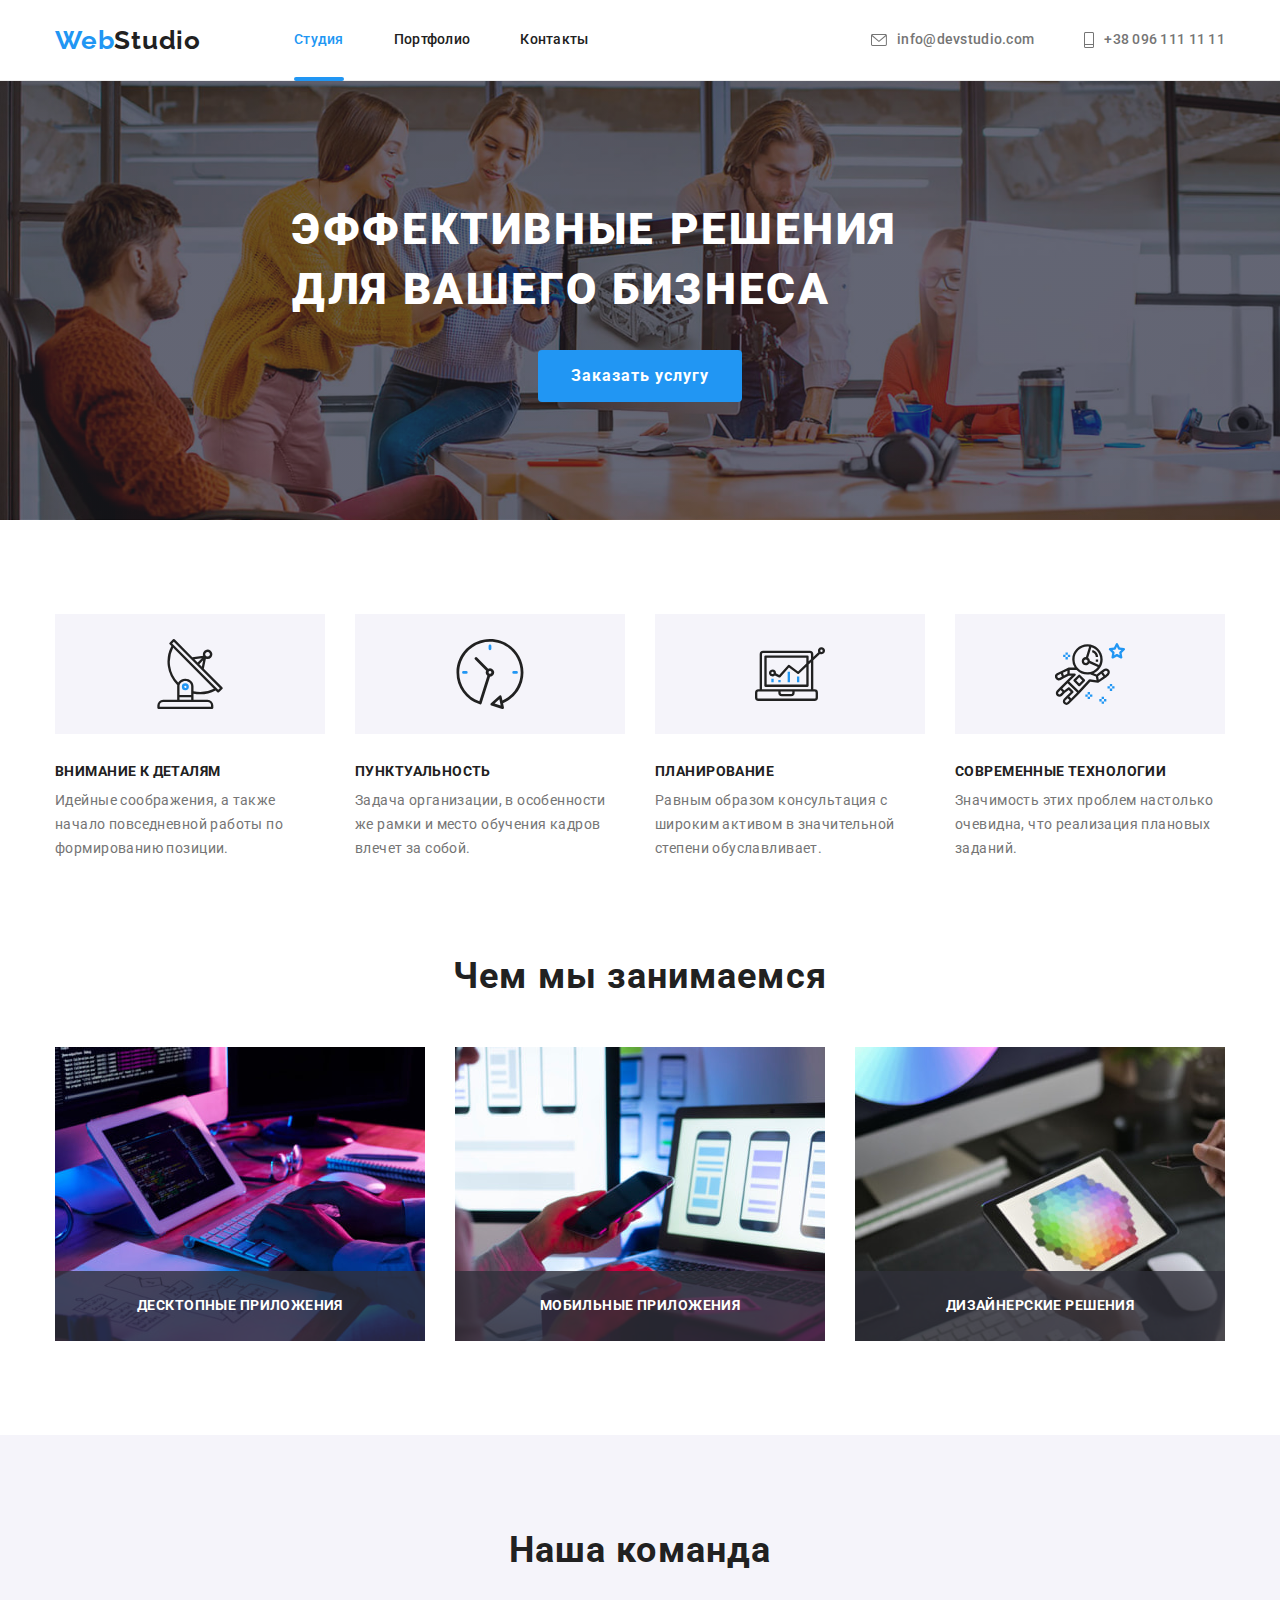
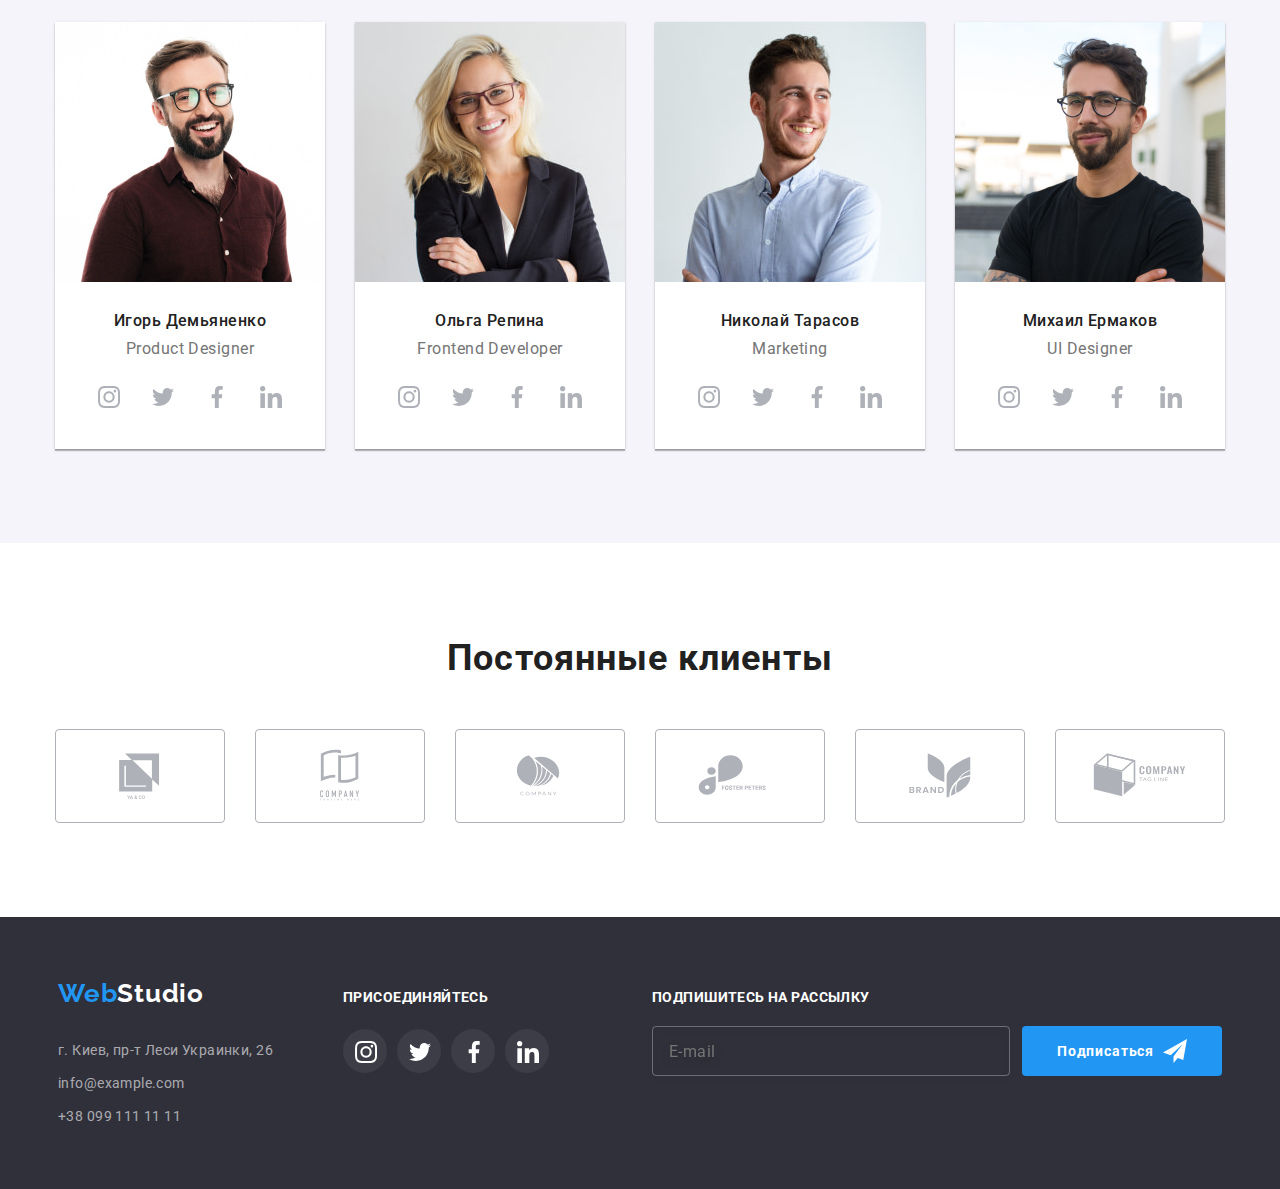
==== commit 859fa6e4: "update buttons" ====
--- a/index.html
+++ b/index.html
@@ -52,6 +52,61 @@
                 +38 096 111 11 11</a>
                </li> 
         </ul>   
+        <button class="menu-button " type="button" data-menu-button aria-expanded="false">
+            <svg width="40" height="40" aria-label="Перемикач мобільного меню" >
+                <use class="menu-open" href="./images/icons.svg#icon-burger"></use>
+                <use class="menu-close" href="./images/icons.svg#icon-close"></use>
+            </svg>
+        </button>
+
+            <!--Мобільне меню-->
+            
+            <div class="mobile-overlay" data-menu>
+            
+                <div class="mobile-menu">
+                    <nav class="mobile-nav">
+                        <ul class="mobile-nav__list">
+                            <li class="mobile-nav__item">
+                                <a href="./index.html" class="mobile-nav__link link">Студия</a>
+                            </li>
+                            <li class="mobile-nav__item">
+                                <a href="./portfolio.html" class="mobile-nav__link link">Портфолио</a>
+                            </li>
+                            <li class="mobile-nav__item">
+                                <a href="" class="mobile-nav__link link">Контакты</a>
+                            </li>
+                        </ul>
+                    </nav>
+                    <!--Контакты-->
+                    <div class="mobile-menu__contacts">
+                        <ul>
+                            <li class="mobile-menu__item">
+                                <a href="mailto:info@devstudio.com" class="mobile-menu__link link ">info@devstudio.com</a>
+                            </li>
+                            <li class="mobile-menu__item">
+                                <a href="tel:+380961111111" class="mobile-menu__link link">+38 096 111 11 11</a>
+                            </li>
+                        </ul>
+                    </div>
+                    <ul class="networks">
+                        <li class="networks__item">
+                            <a href="" class="networks__link link" target="_blank" rel="noopener noreferrer">Instagram</a>
+                        </li>
+                        <li class="networks__item">
+                            <a href="" class="networks__link link" target="_blank" rel="noopener noreferrer">Twitter</a>
+                        </li>
+                        <li class="networks__item">
+                            <a href="" class="networks__link link" target="_blank" rel="noopener noreferrer">Facebook</a>
+                        </li>
+                        <li class="networks__item">
+                            <a href="" class="networks__link link" target="_blank" rel="noopener noreferrer">LinkedIn</a>
+                        </li>
+                    </ul>
+                    </nav>
+                </div>
+
+
+        </div>
 
         </div>
     </header>
@@ -541,6 +596,8 @@
 
         </div>
       </div>
-     <script src="./js/modal.js"></script>  
+      <script src="./js/menu.js"></script>
+     <script src="./js/modal.js"></script> 
+    
 </body>
 </html>--- a/css/main.min.css
+++ b/css/main.min.css
@@ -1,2 +1,2 @@
-:root{--main-font: "roboto", sans-serif;--secondary-font: "raleway", sans-serif;--light-txt-cl: #ffffff;--txt-cl: #757575;--title-cl: #212121;--accent-txt-cl: #2196f3;--secondary-light-bg: #ffffff;--team-bg: #f5f4fa;--primary-dark-bg: #2f303a;--accent-bg-cl: #2196f3}.visually-hidden{position:absolute;width:1px;height:1px;margin:-1px;border:0;padding:0;white-space:nowrap;clip-path:inset(100%);clip:rect(0 0 0 0);overflow:hidden}ul{margin:0;padding:0;list-style:none}h1,h2,h3,h4,h5,h6,p,ul,ol{margin-top:0;margin-bottom:0}.list{color:var(--accent-txt-cl);list-style-type:none;text-decoration:none}body{font-family:var(--main-font);font-size:14px;line-height:1.71;letter-spacing:0.03em;color:var(--txt-cl)}img{display:block;max-width:100%;height:auto}textarea{resize:none;border:1px solid rgba(33,33,33,0.2);border-radius:4px}.section{padding:94px 0}.container{width:100%;margin-left:auto;margin-right:auto}@media screen and (min-width: 480px){.container{padding-left:15px;padding-right:15px}}@media screen and (min-width: 480px){.container{width:480px}}@media screen and (min-width: 768px){.container{width:768px}}@media screen and (min-width: 1200px){.container{width:1200px}}.header{background-color:var(--light-txt-cl);border-bottom:1px solid #ECECEC}.header__container{display:flex;align-items:center}.nav{display:flex;align-items:center}.logo{text-decoration:none;font-family:Raleway;font-weight:700;line-height:1.19;font-size:26px;letter-spacing:0.03em;color:var(--accent-txt-cl)}.logo__black{color:var(--title-cl)}.nav__link{padding-top:32px;padding-bottom:32px;display:block;position:relative;transition:color 250ms cubic-bezier(0.4, 0, 0.2, 1)}.nav__link:hover,.nav__link:focus{color:var(--accent-txt-cl)}.nav__link{display:flex;font-weight:500;line-height:1.14;letter-spacing:0.02em;color:var(--title-cl);text-decoration:none}.nav__link--current{color:#2196f3}.nav__link--current::after{content:'';bottom:-1px;left:0;display:block;width:100%;background-color:#2196F3;border-radius:2px;height:4px;position:absolute}.nav__list{display:flex;list-style-type:none;margin-left:93px}.nav__list .nav__item:not(:last-child){margin-right:50px}.contacts{display:flex;list-style-type:none;margin-left:auto}.contacts .contacts__item:not(:last-child){margin-right:50px}.contacts__link{display:flex;align-items:center;font-weight:500;line-height:1.14;letter-spacing:0.02em;color:var(--txt-cl);text-decoration:none;fill:var(--txt-cl);transition:color 250ms cubic-bezier(0.4, 0, 0.2, 1),fill 250ms cubic-bezier(0.4, 0, 0.2, 1)}.contacts__link:hover,.contacts__link:focus{color:var(--accent-bg-cl);fill:var(--accent-bg-cl)}.contacts__icon{margin-right:10px;fill:currentColor;transition:fill 250ms cubic-bezier(0.4, 0, 0.2, 1)}.contacts__icon:hover,.contacts__icon:focus{fill:#2196f3}.hero{min-width:480px;min-height:400px;margin-left:auto;margin-right:auto;background-image:linear-gradient(to right, rgba(47,48,58,0.4), rgba(47,48,58,0.4)),url(..//../images/bg_sm.jpg);background-color:var(--primary-dark-bg);background-repeat:no-repeat;background-size:cover;background-position:center;padding-top:119px;padding-bottom:118px}@media screen and (min-device-pixel-ratio: 2), screen and (min-resolution: 192dpi), screen and (min-resolution: 2dppx){.hero{background-image:linear-gradient(to right, rgba(47,48,58,0.4), rgba(47,48,58,0.4)),url(..//../images/bg_sm@2x.jpg)}}@media screen and (min-width: 768px){.hero{background-image:linear-gradient(to right, rgba(47,48,58,0.4), rgba(47,48,58,0.4)),url(..//../images/bg_md.jpg)}}@media screen and (min-device-pixel-ratio: 2), screen and (min-resolution: 192dpi), screen and (min-resolution: 2dppx){.hero{background-image:linear-gradient(to right, rgba(47,48,58,0.4), rgba(47,48,58,0.4)),url(..//../images/bg_md@2x.jpg)}}@media screen and (min-width: 1200px){.hero{background-image:linear-gradient(to right, rgba(47,48,58,0.4), rgba(47,48,58,0.4)),url(..//../images/bg_lg.jpg)}}@media screen and (min-device-pixel-ratio: 2), screen and (min-resolution: 192dpi), screen and (min-resolution: 2dppx){.hero{background-image:linear-gradient(to right, rgba(47,48,58,0.4), rgba(47,48,58,0.4)),url(..//../images/bg_lg@2x.jpg)}}.hero__title{padding:0;margin-bottom:30px;margin-left:auto;margin-right:auto;max-width:250px;font-weight:900;font-size:18px;line-height:1.62;letter-spacing:0.06em;text-transform:uppercase;color:var(--light-txt-cl)}@media screen and (min-width: 480px){.hero__title{font-size:26px;max-width:360px}}@media screen and (min-width: 1200px){.hero__title{font-size:44px;max-width:360px;line-height:1.36;max-width:696px;margin-left:auto;margin-right:auto}}.hero__button{min-width:140px;border-radius:4px;border:1px solid transparent;padding:7px;color:var(--light-txt-cl);background-color:var(--accent-bg-cl);font-weight:700;font-size:12px;line-height:1.87;align-items:center;text-align:center;letter-spacing:0.06em;cursor:pointer;display:block;position:relative;margin:0 auto;transition:background-color 250ms cubic-bezier(0.4, 0, 0.2, 1),color 250ms cubic-bezier(0.4, 0, 0.2, 1)}.hero__button:hover,.hero__button:focus{color:var(--light-txt-cl);background-color:var(--accent-bg-cl)}@media screen and (min-width: 480px){.hero__button{padding:10px 32px;font-size:16px;min-width:200px}}.backdrop{position:fixed;top:0;left:0;width:100%;height:100%;background-color:rgba(0,0,0,0.2);transition:opacity 500ms cubic-bezier(0.4, 0, 0.2, 1),visibility 500ms cubic-bezier(0.4, 0, 0.2, 1),pointer-events 500ms cubic-bezier(0.4, 0, 0.2, 1)}.backdrop.is-hidden{opacity:0;visibility:hidden;pointer-events:none}.backdrop.is-hidden .modal{transform:scaleY(0)}.modal{position:absolute;top:50%;left:50%;transform:scaleY(1);transform:translate(-50%, -50%);width:528px;height:581px;background-color:var(--light-txt-cl);opacity:1;transition:transform 250ms cubic-bezier(0.4, 0, 0.2, 1);box-shadow:0px 1px 3px rgba(0,0,0,0.12),0px 1px 1px rgba(0,0,0,0.14),0px 2px 1px rgba(0,0,0,0.2);border-radius:4px;animation:animate125 3000ms infinite 1000ms}.modal__form{padding:40px}.modal__title{font-weight:700;font-size:20px;line-height:1.15;text-align:center;letter-spacing:0.03em;color:var(--title-cl)}.modal__form-field{position:relative;display:flex;flex-direction:column;margin-top:10px}.modal__form-field textarea::placeholder{font-weight:400;line-height:1.16;letter-spacing:0.01em;color:rgba(117,117,117,0.5)}.modal__form-text{line-height:1.16;letter-spacing:0.01em;color:#757575;margin-bottom:4px}.modal__svg{position:relative}.modal__input{border:1px solid rgba(33,33,33,0.2);box-sizing:border-box;border-radius:4px;width:448px;height:40px;padding-left:42px;transition:border-color 250ms cubic-bezier(0.4, 0, 0.2, 1),fill 250ms cubic-bezier(0.4, 0, 0.2, 1),outline 250ms cubic-bezier(0.4, 0, 0.2, 1)}.modal__input:focus-within{border-color:var(--accent-txt-cl);outline:transparent}.modal__icon{position:absolute;top:50%;left:12px;transform:translateY(-50%);display:inline-block}.modal__input:focus ~ .modal__icon{fill:var(--accent-bg-cl)}.modal__comment{display:flex;flex-direction:column;width:448px;height:120px;margin-top:10px;margin-bottom:20px}.modal__field{padding-top:12px;padding-left:16px;transition:border-color 250ms cubic-bezier(0.4, 0, 0.2, 1),outline 250ms cubic-bezier(0.4, 0, 0.2, 1);width:448px;height:120px}.modal__field:focus-within{border-color:var(--accent-txt-cl);outline:transparent}.modal__wrap-check{display:flex;align-items:center;justify-content:center}.modal__check{font-size:14px;line-height:24px;letter-spacing:0.03em;color:#757575;appearance:none;display:flex;align-items:center}.modal__check:checked+.modal__check-text span{background-image:url(..//images/icons.svg#icon-icon-check);background-color:var(--accent-bg-cl);border:none;background-repeat:no-repeat;background-size:cover;background-origin:border-box}.modal__check-text span{width:16px;height:15px;border:2px solid #212121;border-radius:2px;display:flex;margin-right:10px;align-items:center;justify-content:center}.modal__policy{color:var(--accent-txt-cl);cursor:pointer}.modal__button-wrapper{display:flex;justify-content:center;align-items:center;margin-top:30px}.modal__submit-button{width:200px;height:50px;cursor:pointer;font-weight:700;line-height:1.87;letter-spacing:0.06em;color:var(--light-txt-cl);background-color:var(--accent-bg-cl);border-radius:4px;border:transparent;box-shadow:0px 4px 4px rgba(0,0,0,0.15)}.modal__close-btn{position:absolute;display:flex;cursor:pointer;align-items:center;justify-content:center;border:1px solid rgba(0,0,0,0.1);width:30px;height:30px;border-radius:50%;background-color:var(--light-txt-cl)}.modal>.modal__close-btn{position:absolute;top:8px;right:8px;margin:0}.features{padding-top:60px;padding-bottom:60px}@media screen and (min-width: 1200px){.features{padding-top:94px;padding-bottom:94px}}@media screen and (max-width: 479px){.features{padding-left:15px;padding-right:15px}}.features__list{display:flex;flex-wrap:wrap;list-style:none;justify-content:center;grid-gap:30px}@media screen and (min-width: 480px){.features__item{width:450px}}@media screen and (min-width: 768px){.features__item{width:354px}}@media screen and (min-width: 1200px){.features__item{width:270px}}.features__icon-wrapper{height:120px;display:flex;align-items:center;justify-content:center;margin-bottom:30px;background-color:var(--team-bg)}.features__icon{width:70px;height:70px}.features__title{margin-bottom:10px;color:var(--title-cl);font-weight:700;font-size:14px;line-height:1.14;text-transform:uppercase;text-align:center}@media screen and (min-width: 768px){.features__title{text-align:left}}.features__txt{line-height:1.71;letter-spacing:0.03em;color:var(--txt-cl)}.section__title{margin-bottom:50px;font-weight:700;font-size:36px;line-height:1.16;text-align:center;letter-spacing:0.03em;color:var(--title-cl)}.section--padding-reset{padding-top:0;display:none}@media screen and (min-width: 1200px){.section--padding-reset{display:block}}.activity__list{display:flex;list-style-type:none}.activity__item{position:relative}.activity__item+.activity__item{margin-left:30px}.activity__text{display:flex;justify-content:center;align-items:center;width:100%;position:absolute;bottom:0;left:0;height:70px;font-weight:bold;font-size:14px;line-height:1.14;text-transform:uppercase;color:var(--light-txt-cl);background-color:rgba(47,48,58,0.8)}.section-other-background{padding-top:60px;padding-bottom:60px;background-color:var(--team-bg)}@media screen and (min-width: 1200px){.section-other-background{padding-top:94px;padding-bottom:94px}}.section__title{margin-bottom:30px;font-weight:700;font-size:28px;line-height:1.17;text-align:center}@media screen and (min-width: 1200px){.section__title{margin-bottom:50px;font-size:36px}}.team__list{display:flex;flex-wrap:wrap;justify-content:center;align-items:center;grid-gap:30px}.team__item{box-shadow:0px 1px 3px rgba(0,0,0,0.12),0px 1px 1px rgba(0,0,0,0.14),0px 2px 1px rgba(0,0,0,0.2);background-color:var(--secondary-light-bg)}@media screen and (max-width: 479px){.team__item{width:270px}}@media screen and (min-width: 480px){.team__item{width:450px}}@media screen and (min-width: 768px){.team__item{width:354px}}@media screen and (min-width: 1200px){.team__item{width:270px}}.team__card{padding:30px 0}.team__title{margin-bottom:10px;font-weight:500;font-size:16px;line-height:1.18;text-align:center;letter-spacing:0.03em;color:var(--title-cl)}.team__text{font-size:16px;line-height:1.18;text-align:center;letter-spacing:0.03em;color:var(--txt-cl);margin-bottom:16px}.socials{display:flex;justify-content:center}.socials__item{display:flex;align-self:center}.socials__item:not(:last-child){margin-right:10px}.socials__link{display:flex;justify-content:center;align-items:center;width:44px;height:44px;background-color:transparent;border-radius:50%;background-position:center;background-size:20px;color:currentColor;transition:fill 250ms cubic-bezier(0.4, 0, 0.2, 1),background-color 250ms cubic-bezier(0.4, 0, 0.2, 1)}.socials__link:hover,.socials__link:focus{background-color:var(--accent-txt-cl)}.socials__link:focus{background-color:var(--accent-txt-cl)}.socials__icon{width:22px;height:22px;fill:#AFB1B8;transition:fill 250ms cubic-bezier(0.4, 0, 0.2, 1)}.socials__link:hover .socials__icon,.socials__link:focus .socials__icon{fill:var(--light-txt-cl)}.clients{padding-top:60px;padding-bottom:60px}@media screen and (min-width: 1200px){.clients{padding-top:94px;padding-bottom:94px}}.clients__list{display:flex;flex-wrap:wrap;list-style:none;justify-content:space-between;align-items:center;grid-gap:30px}.clients-item{transition:250ms cubic-bezier(0.4, 0, 0.2, 1)}.clients__link{display:flex;align-items:center;justify-content:center;display:flex;align-items:center;justify-content:center;border:1px solid #afb1b8;color:#afb1b8;background-color:var(--light-txt-cl);border-radius:4px;transition:color 250ms cubic-bezier(0.4, 0, 0.2, 1),border-color 250ms cubic-bezier(0.4, 0, 0.2, 1);padding:16px 32px}.clients__link:hover,.clients__link:focus{color:var(--accent-color);border-color:var(--accent-color)}@media screen and (min-width: 480px){.clients__link{width:210px}}@media screen and (min-width: 768px){.clients__link{width:226px}}@media screen and (min-width: 1200px){.clients__link{width:170px}}.clients__icon{fill:currentColor;width:106px;height:60px}.footer{background-color:var(--primary-dark-bg);padding-top:60px;padding-bottom:60px}.footer__flex{display:flex;align-items:baseline}.logo__white{color:var(--light-txt-cl)}.address{padding-top:20px;font-style:normal}.address__details{list-style-type:none}.address__details:not(:last-child){margin-bottom:9px}.address__item--white{color:var(--light-txt-cl);text-decoration:none}.address__item{line-height:1.71;letter-spacing:0.03em;color:rgba(255,255,255,0.6);text-decoration:none}.join__flex{margin-left:70px}.join__title{font-family:var(--main-font);margin-bottom:20px;font-weight:700;font-size:14px;letter-spacing:0.03em;line-height:1.14;text-transform:uppercase;color:var(--light-txt-cl)}.join__list{display:flex;justify-content:space-between}.join__item{margin:10px}.join__link{width:44px;height:44px;display:block;border-radius:50%;color:var(--light-txt-cl);background-color:#ffffff10;padding-left:11px;padding-top:10px;transition:background-color 250ms cubic-bezier(0.4, 0, 0.2, 1),color 250ms cubic-bezier(0.4, 0, 0.2, 1)}.join__link:hover,.join__link:focus{color:var(--light-txt-cl);background-color:var(--accent-txt-cl)}.join__icon{fill:var(--light-txt-cl)}.subscribe-form{margin-left:auto}.subscribe-form__title{font-weight:700;font-size:14px;line-height:1.14;letter-spacing:0.03em;text-transform:uppercase;color:var(--light-txt-cl);padding-bottom:20px}.subscribe-form__wrapper{display:flex;align-items:center;justify-content:center}.subscribe-form__label{margin-right:12px}.subscribe-form__input{width:358px;height:50px;border:1px solid rgba(255,255,255,0.3);filter:drop-shadow(0px 4px 4px rgba(0,0,0,0.15));border-radius:4px;background-color:transparent;cursor:pointer;outline:none;padding-left:16px;font-size:16px;line-height:1.25;letter-spacing:0.03em;color:rgba(255,255,255,0.6)}.subscribe{display:flex;justify-content:center;align-items:center}.subscribe__button{cursor:pointer;font-weight:700;line-height:1.87;letter-spacing:0.06em;color:var(--light-txt-cl);background-color:var(--accent-bg-cl);border-radius:4px;border:transparent;display:flex;justify-content:center;align-items:center;min-width:200px;min-height:50px}.subscribe__icon{fill:var(--light-txt-cl);margin-left:10px}.button-list{display:flex;flex-wrap:wrap;justify-content:flex-start;margin-bottom:40px;grid-gap:8px;grid-row-gap:15px}@media (min-width: 768px){.button-list{justify-content:center;margin-bottom:30px}}@media (min-width: 1200px){.button-list{margin-bottom:50px}}.button-list__style{cursor:pointer;padding:6px 22px;font-weight:500;line-height:1.62;font-size:16px;text-align:center;letter-spacing:0.03em;color:var(--title-cl);background-color:var(--team-bg);border:transparent;border-radius:4px;transition:color 250ms cubic-bezier(0.4, 0, 0.2, 1),background-color 250ms cubic-bezier(0.4, 0, 0.2, 1),box-shadow 250ms cubic-bezier(0.4, 0, 0.2, 1)}.button-list__style:hover,.button-list__style:focus{background-color:var(--accent-bg-cl);color:var(--light-txt-cl);box-shadow:0px 3px 1px rgba(0,0,0,0.1),0px 1px 2px rgba(0,0,0,0.08),0px 2px 2px rgba(0,0,0,0.12)}.cards{padding-top:60px;padding-bottom:60px}@media screen and (min-width: 1200px){.cards{padding-top:94px;padding-bottom:94px}}@media screen and (max-width: 479px){.cards{padding-left:15px;padding-right:15px}}.cards__title{font-size:18px;font-weight:700;line-height:2;letter-spacing:0.06em;color:var(--title-cl)}.cards__info{font-size:16px;line-height:1.85;letter-spacing:0.03em;color:var(--txt-cl)}.cards__list:hover{transform:translateY(0)}.cards__list .cards__content:nth-child(3n){margin-right:0}.cards__list{display:grid;grid-template-columns:auto;gap:30px 30px;align-items:stretch}.cards__list:hover{transform:translateY(0)}@media screen and (min-width: 480px){.cards__list{grid-template-columns:auto}}@media screen and (min-width: 768px){.cards__list{grid-template-columns:auto auto}}@media screen and (min-width: 1200px){.cards__list{grid-template-columns:auto auto auto}}@media screen and (min-width: 1200){.cards__content{margin-right:30px;margin-bottom:30px}.cards__content:nth-last-child(-n+3){margin-bottom:0}}.cards__link{text-decoration:none;color:currentColor;transition:250ms cubic-bezier(0.4, 0, 0.2, 1)}.cards__design{display:block;transition:box-shadow 250ms cubic-bezier(0.4, 0, 0.2, 1)}.cards__design:hover,.cards__design:focus{box-shadow:0px 1px 1px rgba(0,0,0,0.12),0px 4px 4px rgba(0,0,0,0.06),1px 4px 6px rgba(0,0,0,0.16)}.cards__overlay{position:relative;overflow:hidden}.cards__text{position:absolute;top:0;left:0;padding:63px 24px;font-size:18px;line-height:1.56;color:var(--light-txt-cl);background:rgba(33,150,243,0.9);transform:translateY(100%);transition:transform 250ms cubic-bezier(0.4, 0, 0.2, 1)}.cards__design:hover .cards__text{transform:translate(0);transition-duration:250ms}.cards__design:focus .cards__text{transform:translate(0);transition-duration:250ms}.cards__link:hover .cards__text,.cards__link:focus .cards__text{transform:translateY(0)}.cards__descr{padding:20px 24px;border:1px solid #eeeeee;border-top:transparent}
+:root{--main-font: "roboto", sans-serif;--secondary-font: "raleway", sans-serif;--light-txt-cl: #ffffff;--txt-cl: #757575;--title-cl: #212121;--accent-txt-cl: #2196f3;--secondary-light-bg: #ffffff;--team-bg: #f5f4fa;--primary-dark-bg: #2f303a;--accent-bg-cl: #2196f3}.visually-hidden{position:absolute;width:1px;height:1px;margin:-1px;border:0;padding:0;white-space:nowrap;clip-path:inset(100%);clip:rect(0 0 0 0);overflow:hidden}ul{margin:0;padding:0;list-style:none}h1,h2,h3,h4,h5,h6,p,ul,ol{margin-top:0;margin-bottom:0}.list{color:var(--accent-txt-cl);list-style-type:none;text-decoration:none}body{font-family:var(--main-font);font-size:14px;line-height:1.71;letter-spacing:0.03em;color:var(--txt-cl)}img{display:block;max-width:100%;height:auto}textarea{resize:none;border:1px solid rgba(33,33,33,0.2);border-radius:4px}.section{padding:94px 0}.container{width:100%;margin-left:auto;margin-right:auto}@media screen and (min-width: 480px){.container{padding-left:15px;padding-right:15px}}@media screen and (min-width: 480px){.container{width:480px}}@media screen and (min-width: 768px){.container{width:768px}}@media screen and (min-width: 1200px){.container{width:1200px}}.header{background-color:var(--light-txt-cl);border-bottom:1px solid #ECECEC}.header__container{position:relative;display:flex;align-items:center;justify-content:space-between}.nav{display:flex;align-items:center}.logo{text-decoration:none;font-family:Raleway;font-weight:700;line-height:1.19;font-size:26px;letter-spacing:0.03em;color:var(--accent-txt-cl)}.logo__black{color:var(--title-cl)}.nav__link{padding-top:32px;padding-bottom:32px;display:block;position:relative;transition:color 250ms cubic-bezier(0.4, 0, 0.2, 1)}.nav__link:hover,.nav__link:focus{color:var(--accent-txt-cl)}.nav__link{display:flex;font-weight:500;line-height:1.14;letter-spacing:0.02em;color:var(--title-cl);text-decoration:none}.nav__link--current{color:#2196f3}.nav__link--current::after{content:'';bottom:-1px;left:0;display:block;width:100%;background-color:#2196F3;border-radius:2px;height:4px;position:absolute}@media (min-width: 480px){.nav__list{display:none}}@media (min-width: 1200px){.nav__list{display:flex;list-style-type:none;margin-left:93px}}.nav__list .nav__item:not(:last-child){margin-right:50px}@media (min-width: 480px){.contacts{display:none}}@media (min-width: 1200px){.contacts{display:flex;list-style-type:none;margin-left:auto}}.contacts .contacts__item:not(:last-child){margin-right:50px}.contacts__link{display:flex;align-items:center;font-weight:500;line-height:1.14;letter-spacing:0.02em;color:var(--txt-cl);text-decoration:none;fill:var(--txt-cl);transition:color 250ms cubic-bezier(0.4, 0, 0.2, 1),fill 250ms cubic-bezier(0.4, 0, 0.2, 1)}.contacts__link:hover,.contacts__link:focus{color:var(--accent-bg-cl);fill:var(--accent-bg-cl)}.contacts__icon{margin-right:10px;fill:currentColor;transition:fill 250ms cubic-bezier(0.4, 0, 0.2, 1)}.contacts__icon:hover,.contacts__icon:focus{fill:#2196f3}.menu-button{position:relative;z-index:100;padding:0;margin-left:auto;width:40px;height:40px;display:flex;align-items:center;justify-content:center;border:0;background-color:transparent;cursor:pointer}@media screen and (min-width: 768px){.menu-button{display:none}}.mobile-overlay{position:fixed;top:0;left:0;display:block;display:flex;flex-direction:column;transform:translateX(100%);opacity:0;width:100vw;height:100vh;padding:40px;z-index:10;background-color:#ffff;transition:400ms}@media screen and (min-width: 768px){.mobile-overlay{display:none}}.mobile-overlay.is-open{transform:translateX(0);opacity:1}.mobile-nav{margin-bottom:auto}.menu-open{opacity:1}.menu-button.is-open .menu-open{opacity:0}.menu-close{opacity:0}.menu-button.is-open .menu-close{opacity:1}.hero{min-width:480px;min-height:400px;margin-left:auto;margin-right:auto;background-image:linear-gradient(to right, rgba(47,48,58,0.4), rgba(47,48,58,0.4)),url(..//../images/bg_sm.jpg);background-color:var(--primary-dark-bg);background-repeat:no-repeat;background-size:cover;background-position:center;padding-top:119px;padding-bottom:118px}@media screen and (min-device-pixel-ratio: 2), screen and (min-resolution: 192dpi), screen and (min-resolution: 2dppx){.hero{background-image:linear-gradient(to right, rgba(47,48,58,0.4), rgba(47,48,58,0.4)),url(..//../images/bg_sm@2x.jpg)}}@media screen and (min-width: 768px){.hero{background-image:linear-gradient(to right, rgba(47,48,58,0.4), rgba(47,48,58,0.4)),url(..//../images/bg_md.jpg)}}@media screen and (min-device-pixel-ratio: 2), screen and (min-resolution: 192dpi), screen and (min-resolution: 2dppx){.hero{background-image:linear-gradient(to right, rgba(47,48,58,0.4), rgba(47,48,58,0.4)),url(..//../images/bg_md@2x.jpg)}}@media screen and (min-width: 1200px){.hero{background-image:linear-gradient(to right, rgba(47,48,58,0.4), rgba(47,48,58,0.4)),url(..//../images/bg_lg.jpg)}}@media screen and (min-device-pixel-ratio: 2), screen and (min-resolution: 192dpi), screen and (min-resolution: 2dppx){.hero{background-image:linear-gradient(to right, rgba(47,48,58,0.4), rgba(47,48,58,0.4)),url(..//../images/bg_lg@2x.jpg)}}.hero__title{padding:0;margin-bottom:30px;margin-left:auto;margin-right:auto;max-width:250px;font-weight:900;font-size:18px;line-height:1.62;letter-spacing:0.06em;text-transform:uppercase;color:var(--light-txt-cl)}@media screen and (min-width: 480px){.hero__title{font-size:26px;max-width:360px}}@media screen and (min-width: 1200px){.hero__title{font-size:44px;max-width:360px;line-height:1.36;max-width:696px;margin-left:auto;margin-right:auto}}.hero__button{min-width:140px;border-radius:4px;border:1px solid transparent;padding:7px;color:var(--light-txt-cl);background-color:var(--accent-bg-cl);font-weight:700;font-size:12px;line-height:1.87;align-items:center;text-align:center;letter-spacing:0.06em;cursor:pointer;display:block;position:relative;margin:0 auto;transition:background-color 250ms cubic-bezier(0.4, 0, 0.2, 1),color 250ms cubic-bezier(0.4, 0, 0.2, 1)}.hero__button:hover,.hero__button:focus{color:var(--light-txt-cl);background-color:var(--accent-bg-cl)}@media screen and (min-width: 480px){.hero__button{padding:10px 32px;font-size:16px;min-width:200px}}.backdrop{position:fixed;top:0;left:0;width:100%;height:100%;background-color:rgba(0,0,0,0.2);transition:opacity 500ms cubic-bezier(0.4, 0, 0.2, 1),visibility 500ms cubic-bezier(0.4, 0, 0.2, 1),pointer-events 500ms cubic-bezier(0.4, 0, 0.2, 1)}.backdrop.is-hidden{opacity:0;visibility:hidden;pointer-events:none}.backdrop.is-hidden .modal{transform:scaleY(0)}.modal{position:absolute;top:50%;left:50%;transform:scaleY(1);transform:translate(-50%, -50%);width:528px;height:581px;background-color:var(--light-txt-cl);opacity:1;transition:transform 250ms cubic-bezier(0.4, 0, 0.2, 1);box-shadow:0px 1px 3px rgba(0,0,0,0.12),0px 1px 1px rgba(0,0,0,0.14),0px 2px 1px rgba(0,0,0,0.2);border-radius:4px;animation:animate125 3000ms infinite 1000ms}.modal__form{padding:40px}.modal__title{font-weight:700;font-size:20px;line-height:1.15;text-align:center;letter-spacing:0.03em;color:var(--title-cl)}.modal__form-field{position:relative;display:flex;flex-direction:column;margin-top:10px}.modal__form-field textarea::placeholder{font-weight:400;line-height:1.16;letter-spacing:0.01em;color:rgba(117,117,117,0.5)}.modal__form-text{line-height:1.16;letter-spacing:0.01em;color:#757575;margin-bottom:4px}.modal__svg{position:relative}.modal__input{border:1px solid rgba(33,33,33,0.2);box-sizing:border-box;border-radius:4px;width:448px;height:40px;padding-left:42px;transition:border-color 250ms cubic-bezier(0.4, 0, 0.2, 1),fill 250ms cubic-bezier(0.4, 0, 0.2, 1),outline 250ms cubic-bezier(0.4, 0, 0.2, 1)}.modal__input:focus-within{border-color:var(--accent-txt-cl);outline:transparent}.modal__icon{position:absolute;top:50%;left:12px;transform:translateY(-50%);display:inline-block}.modal__input:focus ~ .modal__icon{fill:var(--accent-bg-cl)}.modal__comment{display:flex;flex-direction:column;width:448px;height:120px;margin-top:10px;margin-bottom:20px}.modal__field{padding-top:12px;padding-left:16px;transition:border-color 250ms cubic-bezier(0.4, 0, 0.2, 1),outline 250ms cubic-bezier(0.4, 0, 0.2, 1);width:448px;height:120px}.modal__field:focus-within{border-color:var(--accent-txt-cl);outline:transparent}.modal__wrap-check{display:flex;align-items:center;justify-content:center}.modal__check{font-size:14px;line-height:24px;letter-spacing:0.03em;color:#757575;appearance:none;display:flex;align-items:center}.modal__check:checked+.modal__check-text span{background-image:url(..//images/icons.svg#icon-icon-check);background-color:var(--accent-bg-cl);border:none;background-repeat:no-repeat;background-size:cover;background-origin:border-box}.modal__check-text span{width:16px;height:15px;border:2px solid #212121;border-radius:2px;display:flex;margin-right:10px;align-items:center;justify-content:center}.modal__policy{color:var(--accent-txt-cl);cursor:pointer}.modal__button-wrapper{display:flex;justify-content:center;align-items:center;margin-top:30px}.modal__submit-button{width:200px;height:50px;cursor:pointer;font-weight:700;line-height:1.87;letter-spacing:0.06em;color:var(--light-txt-cl);background-color:var(--accent-bg-cl);border-radius:4px;border:transparent;box-shadow:0px 4px 4px rgba(0,0,0,0.15)}.modal__close-btn{position:absolute;display:flex;cursor:pointer;align-items:center;justify-content:center;border:1px solid rgba(0,0,0,0.1);width:30px;height:30px;border-radius:50%;background-color:var(--light-txt-cl)}.modal>.modal__close-btn{position:absolute;top:8px;right:8px;margin:0}.features{padding-top:60px;padding-bottom:60px}@media screen and (min-width: 1200px){.features{padding-top:94px;padding-bottom:94px}}@media screen and (max-width: 479px){.features{padding-left:15px;padding-right:15px}}.features__list{display:flex;flex-wrap:wrap;list-style:none;justify-content:center;grid-gap:30px}@media screen and (min-width: 480px){.features__item{width:450px}}@media screen and (min-width: 768px){.features__item{width:354px}}@media screen and (min-width: 1200px){.features__item{width:270px}}.features__icon-wrapper{height:120px;display:flex;align-items:center;justify-content:center;margin-bottom:30px;background-color:var(--team-bg)}.features__icon{width:70px;height:70px}.features__title{margin-bottom:10px;color:var(--title-cl);font-weight:700;font-size:14px;line-height:1.14;text-transform:uppercase;text-align:center}@media screen and (min-width: 768px){.features__title{text-align:left}}.features__txt{line-height:1.71;letter-spacing:0.03em;color:var(--txt-cl)}.section__title{margin-bottom:50px;font-weight:700;font-size:36px;line-height:1.16;text-align:center;letter-spacing:0.03em;color:var(--title-cl)}.section--padding-reset{padding-top:0;display:none}@media screen and (min-width: 1200px){.section--padding-reset{display:block}}.activity__list{display:flex;list-style-type:none}.activity__item{position:relative}.activity__item+.activity__item{margin-left:30px}.activity__text{display:flex;justify-content:center;align-items:center;width:100%;position:absolute;bottom:0;left:0;height:70px;font-weight:bold;font-size:14px;line-height:1.14;text-transform:uppercase;color:var(--light-txt-cl);background-color:rgba(47,48,58,0.8)}.section-other-background{padding-top:60px;padding-bottom:60px;background-color:var(--team-bg)}@media screen and (min-width: 1200px){.section-other-background{padding-top:94px;padding-bottom:94px}}.section__title{margin-bottom:30px;font-weight:700;font-size:28px;line-height:1.17;text-align:center}@media screen and (min-width: 1200px){.section__title{margin-bottom:50px;font-size:36px}}.team__list{display:flex;flex-wrap:wrap;justify-content:center;align-items:center;grid-gap:30px}.team__item{box-shadow:0px 1px 3px rgba(0,0,0,0.12),0px 1px 1px rgba(0,0,0,0.14),0px 2px 1px rgba(0,0,0,0.2);background-color:var(--secondary-light-bg)}@media screen and (max-width: 479px){.team__item{width:270px}}@media screen and (min-width: 480px){.team__item{width:450px}}@media screen and (min-width: 768px){.team__item{width:354px}}@media screen and (min-width: 1200px){.team__item{width:270px}}.team__card{padding:30px 0}.team__title{margin-bottom:10px;font-weight:500;font-size:16px;line-height:1.18;text-align:center;letter-spacing:0.03em;color:var(--title-cl)}.team__text{font-size:16px;line-height:1.18;text-align:center;letter-spacing:0.03em;color:var(--txt-cl);margin-bottom:16px}.socials{display:flex;justify-content:center}.socials__item{display:flex;align-self:center}.socials__item:not(:last-child){margin-right:10px}.socials__link{display:flex;justify-content:center;align-items:center;width:44px;height:44px;background-color:transparent;border-radius:50%;background-position:center;background-size:20px;color:currentColor;transition:fill 250ms cubic-bezier(0.4, 0, 0.2, 1),background-color 250ms cubic-bezier(0.4, 0, 0.2, 1)}.socials__link:hover,.socials__link:focus{background-color:var(--accent-txt-cl)}.socials__link:focus{background-color:var(--accent-txt-cl)}.socials__icon{width:22px;height:22px;fill:#AFB1B8;transition:fill 250ms cubic-bezier(0.4, 0, 0.2, 1)}.socials__link:hover .socials__icon,.socials__link:focus .socials__icon{fill:var(--light-txt-cl)}.clients{padding-top:60px;padding-bottom:60px}@media screen and (min-width: 1200px){.clients{padding-top:94px;padding-bottom:94px}}.clients__list{display:flex;flex-wrap:wrap;list-style:none;justify-content:space-between;align-items:center;grid-gap:30px}.clients-item{transition:250ms cubic-bezier(0.4, 0, 0.2, 1)}.clients__link{display:flex;align-items:center;justify-content:center;display:flex;align-items:center;justify-content:center;border:1px solid #afb1b8;color:#afb1b8;background-color:var(--light-txt-cl);border-radius:4px;transition:color 250ms cubic-bezier(0.4, 0, 0.2, 1),border-color 250ms cubic-bezier(0.4, 0, 0.2, 1);padding:16px 32px}.clients__link:hover,.clients__link:focus{color:var(--accent-color);border-color:var(--accent-color)}@media screen and (min-width: 480px){.clients__link{width:210px}}@media screen and (min-width: 768px){.clients__link{width:226px}}@media screen and (min-width: 1200px){.clients__link{width:170px}}.clients__icon{fill:currentColor;width:106px;height:60px}.footer{background-color:var(--primary-dark-bg);text-align:center;padding:60px 0px}.footer__flex{display:block;margin:0;padding:0px;list-style:none}@media (min-width: 768px){.footer__flex{display:flex;justify-content:center;flex-wrap:wrap;gap:30px 165px}}@media (min-width: 1200px){.footer__flex{display:flex;align-items:baseline;justify-content:center;text-align:left;gap:70px}}.logo__white{color:var(--light-txt-cl)}.address{padding-top:20px}.address__details{margin-top:9px}.address__item--white{color:#fff;text-decoration:none}.address__item{font-style:normal;font-size:14px;line-height:1.71;letter-spacing:0.03em;color:rgba(255,255,255,0.6);text-decoration:none;transition:color 250ms cubic-bezier(0.4, 0, 0.2, 1)}.join__flex{display:block;margin-top:60px;text-align:center}@media (min-width: 768px){.join__flex{margin-top:0px}}.join__title{padding:20px 0px 10px 0px;margin-bottom:20px;font-weight:700;font-size:14px;line-height:1.14px;text-transform:uppercase;color:var(--light-txt-cl)}@media (min-width: 768px){.join__title{padding-bottom:10px}}@media (min-width: 1200px){.join__title{text-align:left}}.join__list{display:flex;justify-content:space-between;justify-content:center;padding:0;margin-top:0;list-style:none}.join__item{width:44px;height:44px;margin-right:10px}.join__link{display:flex;width:44px;height:44px;border-radius:50%;color:var(--light-txt-cl);background-color:#ffffff10;transition:background-color 250ms cubic-bezier(0.4, 0, 0.2, 1),color 250ms cubic-bezier(0.4, 0, 0.2, 1)}.join__link:hover,.join__link:focus{color:var(--light-txt-cl);background-color:var(--accent-txt-cl)}.join__icon{margin:12px 0px 0px 12px;fill:var(--light-txt-cl)}.subscribe-form{margin-top:60px}@media (min-width: 768px){.subscribe-form{margin-top:0px;padding:0}}@media (min-width: 1200px){.subscribe-form{margin-left:23px}}.subscribe-form__title{font-weight:700;font-size:14px;line-height:1.14;letter-spacing:0.03em;text-transform:uppercase;color:var(--light-txt-cl);padding-bottom:20px}@media (min-width: 1200px){.subscribe-form__wrapper{margin-top:0;display:flex;align-items:center;justify-content:center}}.subscribe-form__label{margin-right:12px}.subscribe-form__input{width:450px;height:50px;border:1px solid rgba(255,255,255,0.3);filter:drop-shadow(0px 4px 4px rgba(0,0,0,0.15));border-radius:4px;background-color:transparent;cursor:pointer;outline:none;padding-left:16px;font-size:16px;line-height:1.25;letter-spacing:0.03em;color:rgba(255,255,255,0.6)}@media (min-width: 1200px){.subscribe-form__input{width:358px}}.subscribe{display:flex;justify-content:center;align-items:center}.subscribe__button{cursor:pointer;font-weight:700;line-height:1.87;letter-spacing:0.06em;color:var(--light-txt-cl);background-color:var(--accent-bg-cl);border-radius:4px;border:transparent;display:flex;justify-content:center;align-items:center;min-width:200px;min-height:50px;margin-top:20px}@media (min-width: 1200px){.subscribe__button{margin-top:0}}.subscribe__icon{fill:var(--light-txt-cl);margin-left:9px}.button-list{display:flex;flex-wrap:wrap;justify-content:flex-start;margin-bottom:40px;grid-gap:8px;grid-row-gap:15px}@media (min-width: 768px){.button-list{justify-content:center;margin-bottom:30px}}@media (min-width: 1200px){.button-list{margin-bottom:50px}}.button-list__style{cursor:pointer;padding:6px 22px;font-weight:500;line-height:1.62;font-size:16px;text-align:center;letter-spacing:0.03em;color:var(--title-cl);background-color:var(--team-bg);border:transparent;border-radius:4px;transition:color 250ms cubic-bezier(0.4, 0, 0.2, 1),background-color 250ms cubic-bezier(0.4, 0, 0.2, 1),box-shadow 250ms cubic-bezier(0.4, 0, 0.2, 1)}.button-list__style:hover,.button-list__style:focus{background-color:var(--accent-bg-cl);color:var(--light-txt-cl);box-shadow:0px 3px 1px rgba(0,0,0,0.1),0px 1px 2px rgba(0,0,0,0.08),0px 2px 2px rgba(0,0,0,0.12)}.cards{padding-top:60px;padding-bottom:60px}@media screen and (min-width: 1200px){.cards{padding-top:94px;padding-bottom:94px}}@media screen and (max-width: 479px){.cards{padding-left:15px;padding-right:15px}}@media screen and (min-width: 768px){.cards__list{display:flex;flex-wrap:wrap;list-style-type:none;margin-top:-30px;margin-right:-30px}.cards__list:hover{transform:translateY(0)}}@media screen and (min-width: 768px) and (min-width: 1200px){.cards__list .cards__content:nth-child(3n){margin-right:0}}@media screen and (min-width: 768px){.cards__content{display:flex;flex-wrap:wrap;width:calc((100% - 1 * 30px) / 2);margin-top:30px;margin-right:30px;width:354px;height:440px}}@media screen and (min-width: 1200px){.cards__content{flex-basis:calc((100% - 2 * 30px) / 3);width:450px;height:404px}}@media screen and (max-width: 767px){.cards__content:not(last-child){margin-bottom:30px}}.cards__title{font-size:18px;font-weight:700;line-height:2;letter-spacing:0.06em;color:var(--title-cl)}.cards__info{font-size:16px;line-height:1.85;letter-spacing:0.03em;color:var(--txt-cl)}.cards{display:flex;flex-wrap:wrap;list-style-type:none}.cards:hover{transform:translateY(0)}@media screen and (min-width: 480px){.cards__descr{padding:20px 24px;border:1px solid #EEEEEE;border-top:transparent}}@media screen and (min-width: 768px){.cards__descr{padding-top:20px;padding-right:24px;padding-bottom:20px;padding-left:24px}}@media screen and (min-width: 1200px){.cards__descr{padding:20px 24px}}@media screen and (min-width: 768px){.cards__poster{padding-bottom:54px}}.cards__link{text-decoration:none;color:currentColor;transition:250ms cubic-bezier(0.4, 0, 0.2, 1)}.cards__design{display:block;transition:box-shadow 250ms cubic-bezier(0.4, 0, 0.2, 1)}.cards__design:hover,.cards__design:focus{box-shadow:0px 1px 1px rgba(0,0,0,0.12),0px 4px 4px rgba(0,0,0,0.06),1px 4px 6px rgba(0,0,0,0.16)}.cards__overlay{position:relative;overflow:hidden}.cards__text{position:absolute;width:100%;height:100%;top:0;left:0;padding:63px 24px;font-size:18px;line-height:1.56;color:var(--light-txt-cl);background:rgba(33,150,243,0.9);transform:translateY(101%);transition:transform 250ms cubic-bezier(0.4, 0, 0.2, 1)}.cards__design:hover .cards__text{transform:translate(0);transition-duration:250ms}.cards__design:focus .cards__text{transform:translate(0);transition-duration:250ms}.cards__text .cards__link{display:flex}.cards__link:hover .cards__text,.cards__link:focus .cards__text{transform:translateY(0)}
 /*# sourceMappingURL=main.min.css.map */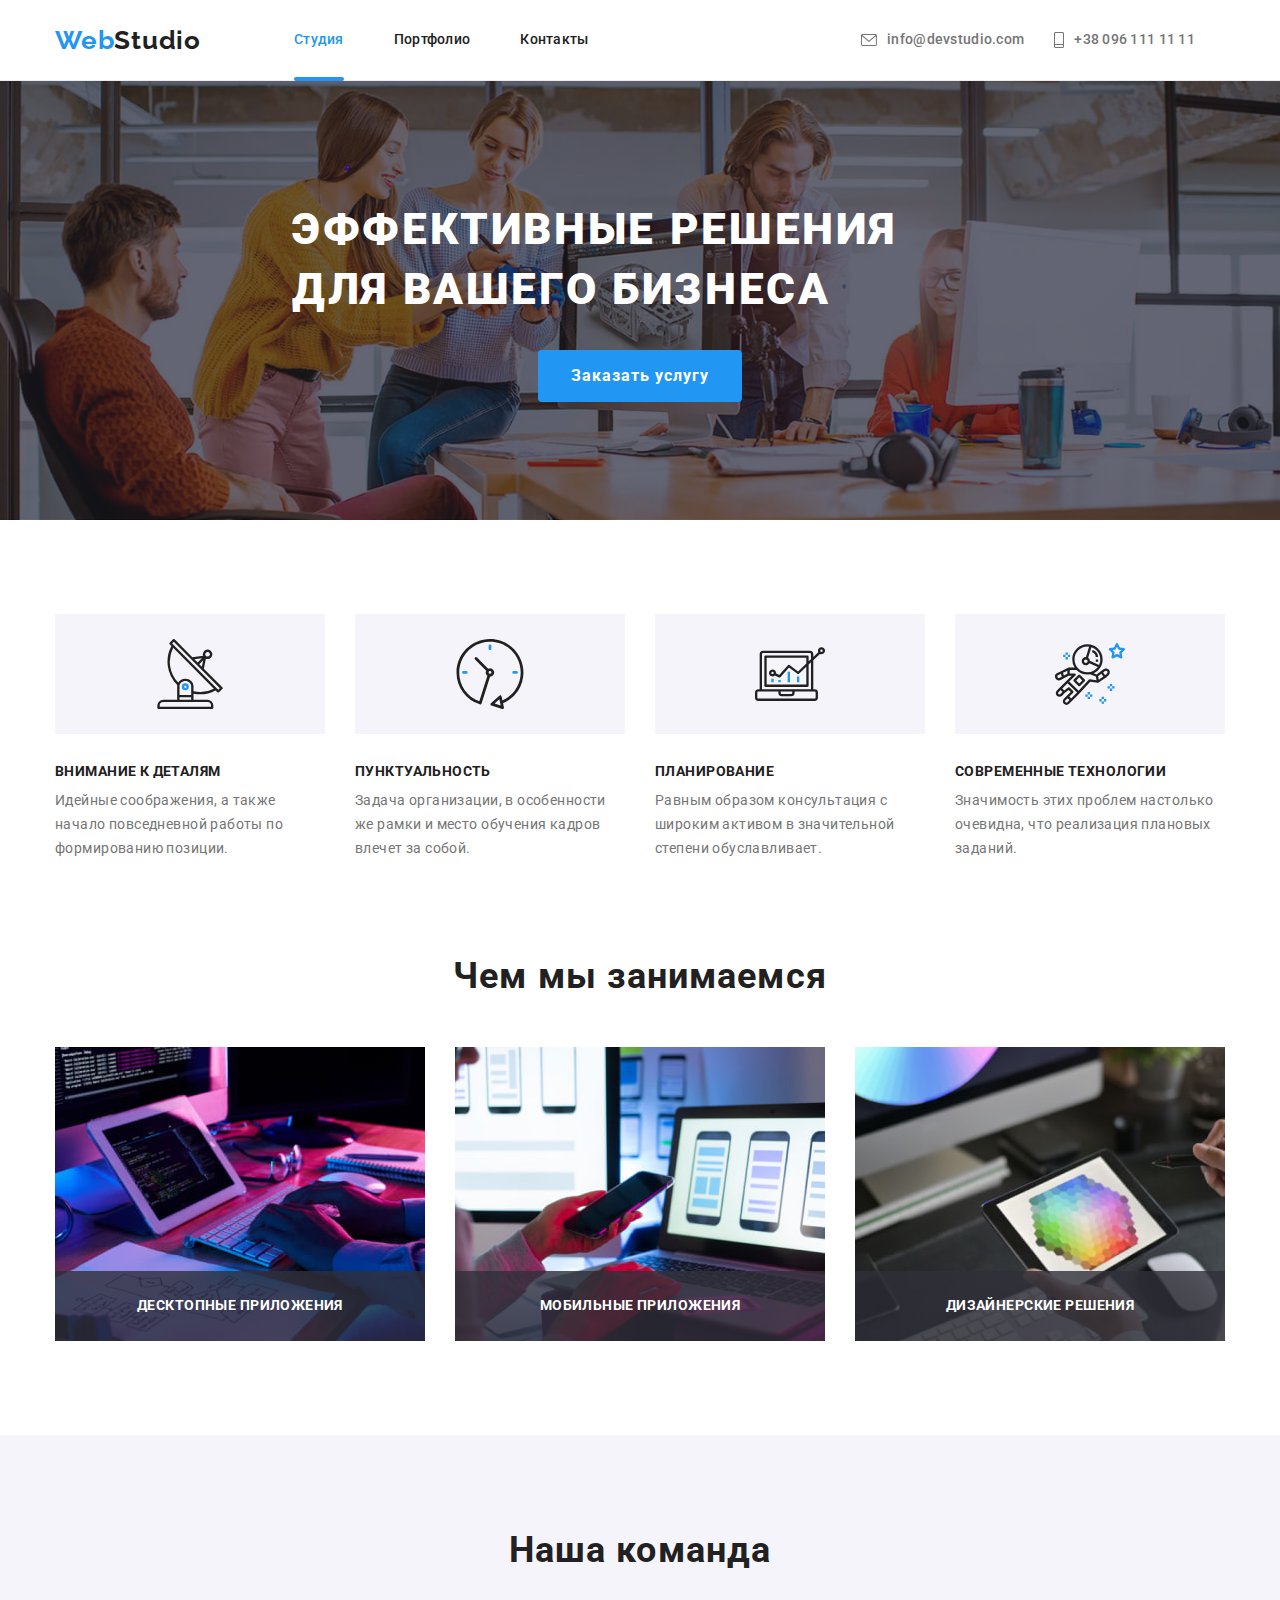
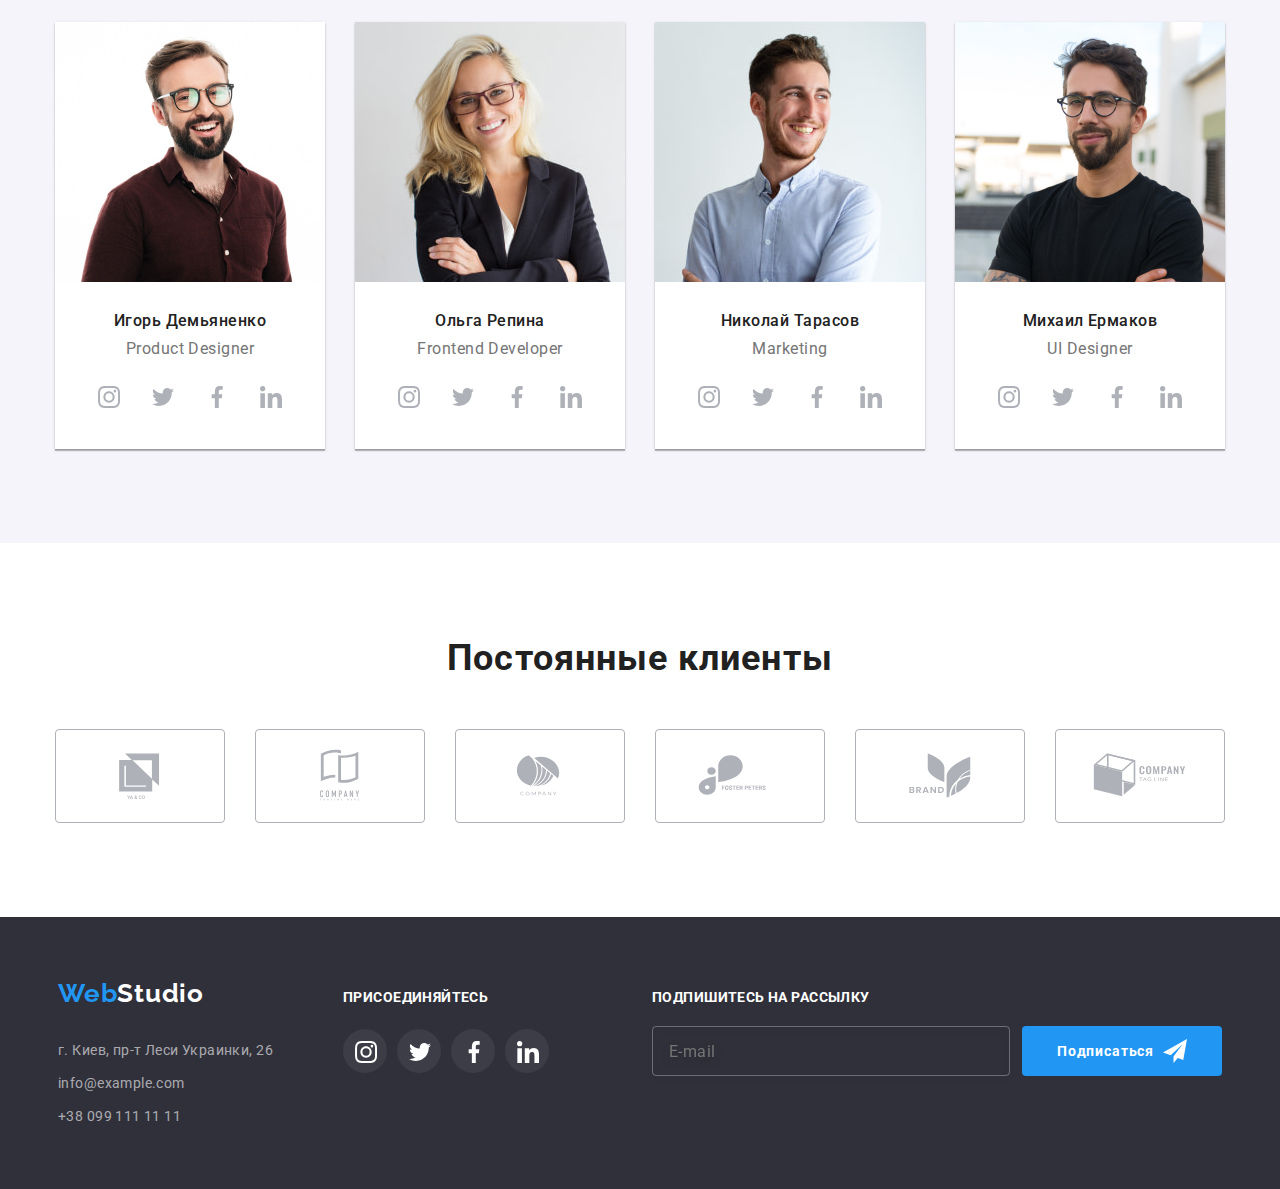
==== commit bfe2b1c6: "mob-menu" ====
--- a/index.html
+++ b/index.html
@@ -67,39 +67,40 @@
                     <nav class="mobile-nav">
                         <ul class="mobile-nav__list">
                             <li class="mobile-nav__item">
-                                <a href="./index.html" class="mobile-nav__link link">Студия</a>
+                                <a href="./index.html" class="mobile-nav__link  mobile-nav__link--current">Студия</a>
                             </li>
                             <li class="mobile-nav__item">
-                                <a href="./portfolio.html" class="mobile-nav__link link">Портфолио</a>
+                                <a href="./portfolio.html" class="mobile-nav__link ">Портфолио</a>
                             </li>
                             <li class="mobile-nav__item">
-                                <a href="" class="mobile-nav__link link">Контакты</a>
+                                <a href="" class="mobile-nav__link ">Контакты</a>
                             </li>
                         </ul>
                     </nav>
                     <!--Контакты-->
                     <div class="mobile-menu__contacts">
                         <ul>
+                        <li class="mobile-menu__item">
+                            <a href="tel:+380961111111" class="mobile-menu__number ">+38 096 111 11 11</a>
+                        </li>
                             <li class="mobile-menu__item">
-                                <a href="mailto:info@devstudio.com" class="mobile-menu__link link ">info@devstudio.com</a>
+                                <a href="mailto:info@devstudio.com" class="mobile-menu__link ">info@devstudio.com</a>
                             </li>
-                            <li class="mobile-menu__item">
-                                <a href="tel:+380961111111" class="mobile-menu__link link">+38 096 111 11 11</a>
-                            </li>
+                            
                         </ul>
                     </div>
                     <ul class="networks">
                         <li class="networks__item">
-                            <a href="" class="networks__link link" target="_blank" rel="noopener noreferrer">Instagram</a>
+                            <a href="" class="networks__link " target="_blank" rel="noopener noreferrer">Instagram</a>
                         </li>
                         <li class="networks__item">
-                            <a href="" class="networks__link link" target="_blank" rel="noopener noreferrer">Twitter</a>
+                            <a href="" class="networks__link " target="_blank" rel="noopener noreferrer">Twitter</a>
                         </li>
                         <li class="networks__item">
-                            <a href="" class="networks__link link" target="_blank" rel="noopener noreferrer">Facebook</a>
+                            <a href="" class="networks__link " target="_blank" rel="noopener noreferrer">Facebook</a>
                         </li>
                         <li class="networks__item">
-                            <a href="" class="networks__link link" target="_blank" rel="noopener noreferrer">LinkedIn</a>
+                            <a href="" class="networks__link " target="_blank" rel="noopener noreferrer">LinkedIn</a>
                         </li>
                     </ul>
                     </nav>
--- a/css/main.min.css
+++ b/css/main.min.css
@@ -1,2 +1,2 @@
-:root{--main-font: "roboto", sans-serif;--secondary-font: "raleway", sans-serif;--light-txt-cl: #ffffff;--txt-cl: #757575;--title-cl: #212121;--accent-txt-cl: #2196f3;--secondary-light-bg: #ffffff;--team-bg: #f5f4fa;--primary-dark-bg: #2f303a;--accent-bg-cl: #2196f3}.visually-hidden{position:absolute;width:1px;height:1px;margin:-1px;border:0;padding:0;white-space:nowrap;clip-path:inset(100%);clip:rect(0 0 0 0);overflow:hidden}ul{margin:0;padding:0;list-style:none}h1,h2,h3,h4,h5,h6,p,ul,ol{margin-top:0;margin-bottom:0}.list{color:var(--accent-txt-cl);list-style-type:none;text-decoration:none}body{font-family:var(--main-font);font-size:14px;line-height:1.71;letter-spacing:0.03em;color:var(--txt-cl)}img{display:block;max-width:100%;height:auto}textarea{resize:none;border:1px solid rgba(33,33,33,0.2);border-radius:4px}.section{padding:94px 0}.container{width:100%;margin-left:auto;margin-right:auto}@media screen and (min-width: 480px){.container{padding-left:15px;padding-right:15px}}@media screen and (min-width: 480px){.container{width:480px}}@media screen and (min-width: 768px){.container{width:768px}}@media screen and (min-width: 1200px){.container{width:1200px}}.header{background-color:var(--light-txt-cl);border-bottom:1px solid #ECECEC}.header__container{position:relative;display:flex;align-items:center;justify-content:space-between}.nav{display:flex;align-items:center}.logo{text-decoration:none;font-family:Raleway;font-weight:700;line-height:1.19;font-size:26px;letter-spacing:0.03em;color:var(--accent-txt-cl)}.logo__black{color:var(--title-cl)}.nav__link{padding-top:32px;padding-bottom:32px;display:block;position:relative;transition:color 250ms cubic-bezier(0.4, 0, 0.2, 1)}.nav__link:hover,.nav__link:focus{color:var(--accent-txt-cl)}.nav__link{display:flex;font-weight:500;line-height:1.14;letter-spacing:0.02em;color:var(--title-cl);text-decoration:none}.nav__link--current{color:#2196f3}.nav__link--current::after{content:'';bottom:-1px;left:0;display:block;width:100%;background-color:#2196F3;border-radius:2px;height:4px;position:absolute}@media (min-width: 480px){.nav__list{display:none}}@media (min-width: 1200px){.nav__list{display:flex;list-style-type:none;margin-left:93px}}.nav__list .nav__item:not(:last-child){margin-right:50px}@media (min-width: 480px){.contacts{display:none}}@media (min-width: 1200px){.contacts{display:flex;list-style-type:none;margin-left:auto}}.contacts .contacts__item:not(:last-child){margin-right:50px}.contacts__link{display:flex;align-items:center;font-weight:500;line-height:1.14;letter-spacing:0.02em;color:var(--txt-cl);text-decoration:none;fill:var(--txt-cl);transition:color 250ms cubic-bezier(0.4, 0, 0.2, 1),fill 250ms cubic-bezier(0.4, 0, 0.2, 1)}.contacts__link:hover,.contacts__link:focus{color:var(--accent-bg-cl);fill:var(--accent-bg-cl)}.contacts__icon{margin-right:10px;fill:currentColor;transition:fill 250ms cubic-bezier(0.4, 0, 0.2, 1)}.contacts__icon:hover,.contacts__icon:focus{fill:#2196f3}.menu-button{position:relative;z-index:100;padding:0;margin-left:auto;width:40px;height:40px;display:flex;align-items:center;justify-content:center;border:0;background-color:transparent;cursor:pointer}@media screen and (min-width: 768px){.menu-button{display:none}}.mobile-overlay{position:fixed;top:0;left:0;display:block;display:flex;flex-direction:column;transform:translateX(100%);opacity:0;width:100vw;height:100vh;padding:40px;z-index:10;background-color:#ffff;transition:400ms}@media screen and (min-width: 768px){.mobile-overlay{display:none}}.mobile-overlay.is-open{transform:translateX(0);opacity:1}.mobile-nav{margin-bottom:auto}.menu-open{opacity:1}.menu-button.is-open .menu-open{opacity:0}.menu-close{opacity:0}.menu-button.is-open .menu-close{opacity:1}.hero{min-width:480px;min-height:400px;margin-left:auto;margin-right:auto;background-image:linear-gradient(to right, rgba(47,48,58,0.4), rgba(47,48,58,0.4)),url(..//../images/bg_sm.jpg);background-color:var(--primary-dark-bg);background-repeat:no-repeat;background-size:cover;background-position:center;padding-top:119px;padding-bottom:118px}@media screen and (min-device-pixel-ratio: 2), screen and (min-resolution: 192dpi), screen and (min-resolution: 2dppx){.hero{background-image:linear-gradient(to right, rgba(47,48,58,0.4), rgba(47,48,58,0.4)),url(..//../images/bg_sm@2x.jpg)}}@media screen and (min-width: 768px){.hero{background-image:linear-gradient(to right, rgba(47,48,58,0.4), rgba(47,48,58,0.4)),url(..//../images/bg_md.jpg)}}@media screen and (min-device-pixel-ratio: 2), screen and (min-resolution: 192dpi), screen and (min-resolution: 2dppx){.hero{background-image:linear-gradient(to right, rgba(47,48,58,0.4), rgba(47,48,58,0.4)),url(..//../images/bg_md@2x.jpg)}}@media screen and (min-width: 1200px){.hero{background-image:linear-gradient(to right, rgba(47,48,58,0.4), rgba(47,48,58,0.4)),url(..//../images/bg_lg.jpg)}}@media screen and (min-device-pixel-ratio: 2), screen and (min-resolution: 192dpi), screen and (min-resolution: 2dppx){.hero{background-image:linear-gradient(to right, rgba(47,48,58,0.4), rgba(47,48,58,0.4)),url(..//../images/bg_lg@2x.jpg)}}.hero__title{padding:0;margin-bottom:30px;margin-left:auto;margin-right:auto;max-width:250px;font-weight:900;font-size:18px;line-height:1.62;letter-spacing:0.06em;text-transform:uppercase;color:var(--light-txt-cl)}@media screen and (min-width: 480px){.hero__title{font-size:26px;max-width:360px}}@media screen and (min-width: 1200px){.hero__title{font-size:44px;max-width:360px;line-height:1.36;max-width:696px;margin-left:auto;margin-right:auto}}.hero__button{min-width:140px;border-radius:4px;border:1px solid transparent;padding:7px;color:var(--light-txt-cl);background-color:var(--accent-bg-cl);font-weight:700;font-size:12px;line-height:1.87;align-items:center;text-align:center;letter-spacing:0.06em;cursor:pointer;display:block;position:relative;margin:0 auto;transition:background-color 250ms cubic-bezier(0.4, 0, 0.2, 1),color 250ms cubic-bezier(0.4, 0, 0.2, 1)}.hero__button:hover,.hero__button:focus{color:var(--light-txt-cl);background-color:var(--accent-bg-cl)}@media screen and (min-width: 480px){.hero__button{padding:10px 32px;font-size:16px;min-width:200px}}.backdrop{position:fixed;top:0;left:0;width:100%;height:100%;background-color:rgba(0,0,0,0.2);transition:opacity 500ms cubic-bezier(0.4, 0, 0.2, 1),visibility 500ms cubic-bezier(0.4, 0, 0.2, 1),pointer-events 500ms cubic-bezier(0.4, 0, 0.2, 1)}.backdrop.is-hidden{opacity:0;visibility:hidden;pointer-events:none}.backdrop.is-hidden .modal{transform:scaleY(0)}.modal{position:absolute;top:50%;left:50%;transform:scaleY(1);transform:translate(-50%, -50%);width:528px;height:581px;background-color:var(--light-txt-cl);opacity:1;transition:transform 250ms cubic-bezier(0.4, 0, 0.2, 1);box-shadow:0px 1px 3px rgba(0,0,0,0.12),0px 1px 1px rgba(0,0,0,0.14),0px 2px 1px rgba(0,0,0,0.2);border-radius:4px;animation:animate125 3000ms infinite 1000ms}.modal__form{padding:40px}.modal__title{font-weight:700;font-size:20px;line-height:1.15;text-align:center;letter-spacing:0.03em;color:var(--title-cl)}.modal__form-field{position:relative;display:flex;flex-direction:column;margin-top:10px}.modal__form-field textarea::placeholder{font-weight:400;line-height:1.16;letter-spacing:0.01em;color:rgba(117,117,117,0.5)}.modal__form-text{line-height:1.16;letter-spacing:0.01em;color:#757575;margin-bottom:4px}.modal__svg{position:relative}.modal__input{border:1px solid rgba(33,33,33,0.2);box-sizing:border-box;border-radius:4px;width:448px;height:40px;padding-left:42px;transition:border-color 250ms cubic-bezier(0.4, 0, 0.2, 1),fill 250ms cubic-bezier(0.4, 0, 0.2, 1),outline 250ms cubic-bezier(0.4, 0, 0.2, 1)}.modal__input:focus-within{border-color:var(--accent-txt-cl);outline:transparent}.modal__icon{position:absolute;top:50%;left:12px;transform:translateY(-50%);display:inline-block}.modal__input:focus ~ .modal__icon{fill:var(--accent-bg-cl)}.modal__comment{display:flex;flex-direction:column;width:448px;height:120px;margin-top:10px;margin-bottom:20px}.modal__field{padding-top:12px;padding-left:16px;transition:border-color 250ms cubic-bezier(0.4, 0, 0.2, 1),outline 250ms cubic-bezier(0.4, 0, 0.2, 1);width:448px;height:120px}.modal__field:focus-within{border-color:var(--accent-txt-cl);outline:transparent}.modal__wrap-check{display:flex;align-items:center;justify-content:center}.modal__check{font-size:14px;line-height:24px;letter-spacing:0.03em;color:#757575;appearance:none;display:flex;align-items:center}.modal__check:checked+.modal__check-text span{background-image:url(..//images/icons.svg#icon-icon-check);background-color:var(--accent-bg-cl);border:none;background-repeat:no-repeat;background-size:cover;background-origin:border-box}.modal__check-text span{width:16px;height:15px;border:2px solid #212121;border-radius:2px;display:flex;margin-right:10px;align-items:center;justify-content:center}.modal__policy{color:var(--accent-txt-cl);cursor:pointer}.modal__button-wrapper{display:flex;justify-content:center;align-items:center;margin-top:30px}.modal__submit-button{width:200px;height:50px;cursor:pointer;font-weight:700;line-height:1.87;letter-spacing:0.06em;color:var(--light-txt-cl);background-color:var(--accent-bg-cl);border-radius:4px;border:transparent;box-shadow:0px 4px 4px rgba(0,0,0,0.15)}.modal__close-btn{position:absolute;display:flex;cursor:pointer;align-items:center;justify-content:center;border:1px solid rgba(0,0,0,0.1);width:30px;height:30px;border-radius:50%;background-color:var(--light-txt-cl)}.modal>.modal__close-btn{position:absolute;top:8px;right:8px;margin:0}.features{padding-top:60px;padding-bottom:60px}@media screen and (min-width: 1200px){.features{padding-top:94px;padding-bottom:94px}}@media screen and (max-width: 479px){.features{padding-left:15px;padding-right:15px}}.features__list{display:flex;flex-wrap:wrap;list-style:none;justify-content:center;grid-gap:30px}@media screen and (min-width: 480px){.features__item{width:450px}}@media screen and (min-width: 768px){.features__item{width:354px}}@media screen and (min-width: 1200px){.features__item{width:270px}}.features__icon-wrapper{height:120px;display:flex;align-items:center;justify-content:center;margin-bottom:30px;background-color:var(--team-bg)}.features__icon{width:70px;height:70px}.features__title{margin-bottom:10px;color:var(--title-cl);font-weight:700;font-size:14px;line-height:1.14;text-transform:uppercase;text-align:center}@media screen and (min-width: 768px){.features__title{text-align:left}}.features__txt{line-height:1.71;letter-spacing:0.03em;color:var(--txt-cl)}.section__title{margin-bottom:50px;font-weight:700;font-size:36px;line-height:1.16;text-align:center;letter-spacing:0.03em;color:var(--title-cl)}.section--padding-reset{padding-top:0;display:none}@media screen and (min-width: 1200px){.section--padding-reset{display:block}}.activity__list{display:flex;list-style-type:none}.activity__item{position:relative}.activity__item+.activity__item{margin-left:30px}.activity__text{display:flex;justify-content:center;align-items:center;width:100%;position:absolute;bottom:0;left:0;height:70px;font-weight:bold;font-size:14px;line-height:1.14;text-transform:uppercase;color:var(--light-txt-cl);background-color:rgba(47,48,58,0.8)}.section-other-background{padding-top:60px;padding-bottom:60px;background-color:var(--team-bg)}@media screen and (min-width: 1200px){.section-other-background{padding-top:94px;padding-bottom:94px}}.section__title{margin-bottom:30px;font-weight:700;font-size:28px;line-height:1.17;text-align:center}@media screen and (min-width: 1200px){.section__title{margin-bottom:50px;font-size:36px}}.team__list{display:flex;flex-wrap:wrap;justify-content:center;align-items:center;grid-gap:30px}.team__item{box-shadow:0px 1px 3px rgba(0,0,0,0.12),0px 1px 1px rgba(0,0,0,0.14),0px 2px 1px rgba(0,0,0,0.2);background-color:var(--secondary-light-bg)}@media screen and (max-width: 479px){.team__item{width:270px}}@media screen and (min-width: 480px){.team__item{width:450px}}@media screen and (min-width: 768px){.team__item{width:354px}}@media screen and (min-width: 1200px){.team__item{width:270px}}.team__card{padding:30px 0}.team__title{margin-bottom:10px;font-weight:500;font-size:16px;line-height:1.18;text-align:center;letter-spacing:0.03em;color:var(--title-cl)}.team__text{font-size:16px;line-height:1.18;text-align:center;letter-spacing:0.03em;color:var(--txt-cl);margin-bottom:16px}.socials{display:flex;justify-content:center}.socials__item{display:flex;align-self:center}.socials__item:not(:last-child){margin-right:10px}.socials__link{display:flex;justify-content:center;align-items:center;width:44px;height:44px;background-color:transparent;border-radius:50%;background-position:center;background-size:20px;color:currentColor;transition:fill 250ms cubic-bezier(0.4, 0, 0.2, 1),background-color 250ms cubic-bezier(0.4, 0, 0.2, 1)}.socials__link:hover,.socials__link:focus{background-color:var(--accent-txt-cl)}.socials__link:focus{background-color:var(--accent-txt-cl)}.socials__icon{width:22px;height:22px;fill:#AFB1B8;transition:fill 250ms cubic-bezier(0.4, 0, 0.2, 1)}.socials__link:hover .socials__icon,.socials__link:focus .socials__icon{fill:var(--light-txt-cl)}.clients{padding-top:60px;padding-bottom:60px}@media screen and (min-width: 1200px){.clients{padding-top:94px;padding-bottom:94px}}.clients__list{display:flex;flex-wrap:wrap;list-style:none;justify-content:space-between;align-items:center;grid-gap:30px}.clients-item{transition:250ms cubic-bezier(0.4, 0, 0.2, 1)}.clients__link{display:flex;align-items:center;justify-content:center;display:flex;align-items:center;justify-content:center;border:1px solid #afb1b8;color:#afb1b8;background-color:var(--light-txt-cl);border-radius:4px;transition:color 250ms cubic-bezier(0.4, 0, 0.2, 1),border-color 250ms cubic-bezier(0.4, 0, 0.2, 1);padding:16px 32px}.clients__link:hover,.clients__link:focus{color:var(--accent-color);border-color:var(--accent-color)}@media screen and (min-width: 480px){.clients__link{width:210px}}@media screen and (min-width: 768px){.clients__link{width:226px}}@media screen and (min-width: 1200px){.clients__link{width:170px}}.clients__icon{fill:currentColor;width:106px;height:60px}.footer{background-color:var(--primary-dark-bg);text-align:center;padding:60px 0px}.footer__flex{display:block;margin:0;padding:0px;list-style:none}@media (min-width: 768px){.footer__flex{display:flex;justify-content:center;flex-wrap:wrap;gap:30px 165px}}@media (min-width: 1200px){.footer__flex{display:flex;align-items:baseline;justify-content:center;text-align:left;gap:70px}}.logo__white{color:var(--light-txt-cl)}.address{padding-top:20px}.address__details{margin-top:9px}.address__item--white{color:#fff;text-decoration:none}.address__item{font-style:normal;font-size:14px;line-height:1.71;letter-spacing:0.03em;color:rgba(255,255,255,0.6);text-decoration:none;transition:color 250ms cubic-bezier(0.4, 0, 0.2, 1)}.join__flex{display:block;margin-top:60px;text-align:center}@media (min-width: 768px){.join__flex{margin-top:0px}}.join__title{padding:20px 0px 10px 0px;margin-bottom:20px;font-weight:700;font-size:14px;line-height:1.14px;text-transform:uppercase;color:var(--light-txt-cl)}@media (min-width: 768px){.join__title{padding-bottom:10px}}@media (min-width: 1200px){.join__title{text-align:left}}.join__list{display:flex;justify-content:space-between;justify-content:center;padding:0;margin-top:0;list-style:none}.join__item{width:44px;height:44px;margin-right:10px}.join__link{display:flex;width:44px;height:44px;border-radius:50%;color:var(--light-txt-cl);background-color:#ffffff10;transition:background-color 250ms cubic-bezier(0.4, 0, 0.2, 1),color 250ms cubic-bezier(0.4, 0, 0.2, 1)}.join__link:hover,.join__link:focus{color:var(--light-txt-cl);background-color:var(--accent-txt-cl)}.join__icon{margin:12px 0px 0px 12px;fill:var(--light-txt-cl)}.subscribe-form{margin-top:60px}@media (min-width: 768px){.subscribe-form{margin-top:0px;padding:0}}@media (min-width: 1200px){.subscribe-form{margin-left:23px}}.subscribe-form__title{font-weight:700;font-size:14px;line-height:1.14;letter-spacing:0.03em;text-transform:uppercase;color:var(--light-txt-cl);padding-bottom:20px}@media (min-width: 1200px){.subscribe-form__wrapper{margin-top:0;display:flex;align-items:center;justify-content:center}}.subscribe-form__label{margin-right:12px}.subscribe-form__input{width:450px;height:50px;border:1px solid rgba(255,255,255,0.3);filter:drop-shadow(0px 4px 4px rgba(0,0,0,0.15));border-radius:4px;background-color:transparent;cursor:pointer;outline:none;padding-left:16px;font-size:16px;line-height:1.25;letter-spacing:0.03em;color:rgba(255,255,255,0.6)}@media (min-width: 1200px){.subscribe-form__input{width:358px}}.subscribe{display:flex;justify-content:center;align-items:center}.subscribe__button{cursor:pointer;font-weight:700;line-height:1.87;letter-spacing:0.06em;color:var(--light-txt-cl);background-color:var(--accent-bg-cl);border-radius:4px;border:transparent;display:flex;justify-content:center;align-items:center;min-width:200px;min-height:50px;margin-top:20px}@media (min-width: 1200px){.subscribe__button{margin-top:0}}.subscribe__icon{fill:var(--light-txt-cl);margin-left:9px}.button-list{display:flex;flex-wrap:wrap;justify-content:flex-start;margin-bottom:40px;grid-gap:8px;grid-row-gap:15px}@media (min-width: 768px){.button-list{justify-content:center;margin-bottom:30px}}@media (min-width: 1200px){.button-list{margin-bottom:50px}}.button-list__style{cursor:pointer;padding:6px 22px;font-weight:500;line-height:1.62;font-size:16px;text-align:center;letter-spacing:0.03em;color:var(--title-cl);background-color:var(--team-bg);border:transparent;border-radius:4px;transition:color 250ms cubic-bezier(0.4, 0, 0.2, 1),background-color 250ms cubic-bezier(0.4, 0, 0.2, 1),box-shadow 250ms cubic-bezier(0.4, 0, 0.2, 1)}.button-list__style:hover,.button-list__style:focus{background-color:var(--accent-bg-cl);color:var(--light-txt-cl);box-shadow:0px 3px 1px rgba(0,0,0,0.1),0px 1px 2px rgba(0,0,0,0.08),0px 2px 2px rgba(0,0,0,0.12)}.cards{padding-top:60px;padding-bottom:60px}@media screen and (min-width: 1200px){.cards{padding-top:94px;padding-bottom:94px}}@media screen and (max-width: 479px){.cards{padding-left:15px;padding-right:15px}}@media screen and (min-width: 768px){.cards__list{display:flex;flex-wrap:wrap;list-style-type:none;margin-top:-30px;margin-right:-30px}.cards__list:hover{transform:translateY(0)}}@media screen and (min-width: 768px) and (min-width: 1200px){.cards__list .cards__content:nth-child(3n){margin-right:0}}@media screen and (min-width: 768px){.cards__content{display:flex;flex-wrap:wrap;width:calc((100% - 1 * 30px) / 2);margin-top:30px;margin-right:30px;width:354px;height:440px}}@media screen and (min-width: 1200px){.cards__content{flex-basis:calc((100% - 2 * 30px) / 3);width:450px;height:404px}}@media screen and (max-width: 767px){.cards__content:not(last-child){margin-bottom:30px}}.cards__title{font-size:18px;font-weight:700;line-height:2;letter-spacing:0.06em;color:var(--title-cl)}.cards__info{font-size:16px;line-height:1.85;letter-spacing:0.03em;color:var(--txt-cl)}.cards{display:flex;flex-wrap:wrap;list-style-type:none}.cards:hover{transform:translateY(0)}@media screen and (min-width: 480px){.cards__descr{padding:20px 24px;border:1px solid #EEEEEE;border-top:transparent}}@media screen and (min-width: 768px){.cards__descr{padding-top:20px;padding-right:24px;padding-bottom:20px;padding-left:24px}}@media screen and (min-width: 1200px){.cards__descr{padding:20px 24px}}@media screen and (min-width: 768px){.cards__poster{padding-bottom:54px}}.cards__link{text-decoration:none;color:currentColor;transition:250ms cubic-bezier(0.4, 0, 0.2, 1)}.cards__design{display:block;transition:box-shadow 250ms cubic-bezier(0.4, 0, 0.2, 1)}.cards__design:hover,.cards__design:focus{box-shadow:0px 1px 1px rgba(0,0,0,0.12),0px 4px 4px rgba(0,0,0,0.06),1px 4px 6px rgba(0,0,0,0.16)}.cards__overlay{position:relative;overflow:hidden}.cards__text{position:absolute;width:100%;height:100%;top:0;left:0;padding:63px 24px;font-size:18px;line-height:1.56;color:var(--light-txt-cl);background:rgba(33,150,243,0.9);transform:translateY(101%);transition:transform 250ms cubic-bezier(0.4, 0, 0.2, 1)}.cards__design:hover .cards__text{transform:translate(0);transition-duration:250ms}.cards__design:focus .cards__text{transform:translate(0);transition-duration:250ms}.cards__text .cards__link{display:flex}.cards__link:hover .cards__text,.cards__link:focus .cards__text{transform:translateY(0)}
+:root{--main-font: "roboto", sans-serif;--secondary-font: "raleway", sans-serif;--light-txt-cl: #ffffff;--txt-cl: #757575;--title-cl: #212121;--accent-txt-cl: #2196f3;--secondary-light-bg: #ffffff;--team-bg: #f5f4fa;--primary-dark-bg: #2f303a;--accent-bg-cl: #2196f3}.visually-hidden{position:absolute;width:1px;height:1px;margin:-1px;border:0;padding:0;white-space:nowrap;clip-path:inset(100%);clip:rect(0 0 0 0);overflow:hidden}ul{margin:0;padding:0;list-style:none}h1,h2,h3,h4,h5,h6,p,ul,ol{margin-top:0;margin-bottom:0}.list{color:var(--accent-txt-cl);list-style-type:none;text-decoration:none}body{font-family:var(--main-font);font-size:14px;line-height:1.71;letter-spacing:0.03em;color:var(--txt-cl)}img{display:block;max-width:100%;height:auto}textarea{resize:none;border:1px solid rgba(33,33,33,0.2);border-radius:4px}.section{padding:94px 0}.container{width:100%;margin-left:auto;margin-right:auto}@media screen and (min-width: 480px){.container{padding-left:15px;padding-right:15px}}@media screen and (min-width: 480px){.container{width:480px}}@media screen and (min-width: 768px){.container{width:768px}}@media screen and (min-width: 1200px){.container{width:1200px}}.header{background-color:var(--light-txt-cl);border-bottom:1px solid #ECECEC}.header__container{display:flex;align-items:center;justify-content:space-between;padding-left:15px;padding-right:15px}@media screen and (max-width: 767px){.header__container{max-width:767px}}.nav{display:flex;align-items:center}.logo{text-decoration:none;font-family:Raleway;font-weight:700;line-height:1.19;font-size:26px;letter-spacing:0.03em;color:var(--accent-txt-cl)}.logo__black{color:var(--title-cl)}.nav__link{padding-top:32px;padding-bottom:32px;display:block;position:relative;transition:color 250ms cubic-bezier(0.4, 0, 0.2, 1)}.nav__link:hover,.nav__link:focus{color:var(--accent-txt-cl)}.nav__link{display:flex;font-weight:500;line-height:1.14;letter-spacing:0.02em;color:var(--title-cl);text-decoration:none}.nav__link--current{color:#2196f3}.nav__link--current::after{content:'';bottom:-1px;left:0;display:block;width:100%;background-color:#2196F3;border-radius:2px;height:4px;position:absolute}@media (min-width: 480px){.nav__list{display:none}}@media (min-width: 768px){.nav__list{display:flex;margin-left:88px}.nav__list .nav__item:not(:last-child){margin-right:50px}}@media (min-width: 1200px){.nav__list{display:flex;list-style-type:none;margin-left:93px}}@media (min-width: 480px){.contacts{display:none}}@media (min-width: 768px){.contacts{display:block}}@media (min-width: 1200px){.contacts{display:flex;list-style-type:none;margin-left:auto}}.contacts__link{display:flex;align-items:center;font-weight:500;line-height:1.14;letter-spacing:0.02em;color:var(--txt-cl);text-decoration:none;fill:var(--txt-cl);transition:color 250ms cubic-bezier(0.4, 0, 0.2, 1),fill 250ms cubic-bezier(0.4, 0, 0.2, 1)}.contacts__link:hover,.contacts__link:focus{color:var(--accent-bg-cl);fill:var(--accent-bg-cl)}@media (min-width: 1200px){.contacts__link{margin-right:30px}}.contacts__icon{margin-right:10px;fill:currentColor;transition:fill 250ms cubic-bezier(0.4, 0, 0.2, 1)}.contacts__icon:hover,.contacts__icon:focus{fill:#2196f3}.menu-button{position:relative;z-index:100;padding:0;margin-left:auto;width:40px;height:40px;display:flex;align-items:center;justify-content:center;border:0;background-color:transparent;cursor:pointer}@media screen and (min-width: 768px){.menu-button{display:none}}.mobile-overlay{position:fixed;top:0;left:0;display:block;display:flex;flex-direction:column;transform:translateX(100%);opacity:0;width:100vw;height:100vh;padding:40px;z-index:10;background-color:#ffff;transition:400ms}@media screen and (min-width: 768px){.mobile-overlay{display:none}}.mobile-overlay.is-open{transform:translateX(0);opacity:1}.menu-open{opacity:1}.menu-button.is-open .menu-open{opacity:0}.menu-close{opacity:0}.menu-button.is-open .menu-close{opacity:1}.mobile-menu{text-decoration:none}.mobile-nav{margin-bottom:306px}.mobile-nav__item:not(:last-child){margin-bottom:32px}.mobile-nav__link{font-family:Roboto;font-weight:500;font-size:40px;line-height:1.18;letter-spacing:0.02em;text-decoration:none;color:var(--title-cl)}.mobile-nav__link:focus,.mobile-nav__link:hover{color:var(--accent-txt-cl)}.mobile-nav__link--current{color:var(--accent-txt-cl)}.mobile-menu__link{text-decoration:none;font-family:Roboto;font-style:normal;font-weight:500;font-size:24px;line-height:1.17;letter-spacing:0.02em;color:#757575}.mobile-menu__number{font-family:'Roboto';font-style:normal;font-weight:500;font-size:34px;line-height:1.17;letter-spacing:0.02em;text-decoration:none;color:#2196F3;margin-bottom:32px}.networks__link{list-style-type:none;text-decoration:none}.hero{min-width:480px;min-height:400px;margin-left:auto;margin-right:auto;background-image:linear-gradient(to right, rgba(47,48,58,0.4), rgba(47,48,58,0.4)),url(..//../images/bg_sm.jpg);background-color:var(--primary-dark-bg);background-repeat:no-repeat;background-size:cover;background-position:center;padding-top:119px;padding-bottom:118px}@media screen and (min-device-pixel-ratio: 2), screen and (min-resolution: 192dpi), screen and (min-resolution: 2dppx){.hero{background-image:linear-gradient(to right, rgba(47,48,58,0.4), rgba(47,48,58,0.4)),url(..//../images/bg_sm@2x.jpg)}}@media screen and (min-width: 768px){.hero{background-image:linear-gradient(to right, rgba(47,48,58,0.4), rgba(47,48,58,0.4)),url(..//../images/bg_md.jpg)}}@media screen and (min-device-pixel-ratio: 2), screen and (min-resolution: 192dpi), screen and (min-resolution: 2dppx){.hero{background-image:linear-gradient(to right, rgba(47,48,58,0.4), rgba(47,48,58,0.4)),url(..//../images/bg_md@2x.jpg)}}@media screen and (min-width: 1200px){.hero{background-image:linear-gradient(to right, rgba(47,48,58,0.4), rgba(47,48,58,0.4)),url(..//../images/bg_lg.jpg)}}@media screen and (min-device-pixel-ratio: 2), screen and (min-resolution: 192dpi), screen and (min-resolution: 2dppx){.hero{background-image:linear-gradient(to right, rgba(47,48,58,0.4), rgba(47,48,58,0.4)),url(..//../images/bg_lg@2x.jpg)}}.hero__title{padding:0;margin-bottom:30px;margin-left:auto;margin-right:auto;max-width:250px;font-weight:900;font-size:18px;line-height:1.62;letter-spacing:0.06em;text-transform:uppercase;color:var(--light-txt-cl)}@media screen and (min-width: 480px){.hero__title{font-size:26px;max-width:360px}}@media screen and (min-width: 1200px){.hero__title{font-size:44px;max-width:360px;line-height:1.36;max-width:696px;margin-left:auto;margin-right:auto}}.hero__button{min-width:140px;border-radius:4px;border:1px solid transparent;padding:7px;color:var(--light-txt-cl);background-color:var(--accent-bg-cl);font-weight:700;font-size:12px;line-height:1.87;align-items:center;text-align:center;letter-spacing:0.06em;cursor:pointer;display:block;position:relative;margin:0 auto;transition:background-color 250ms cubic-bezier(0.4, 0, 0.2, 1),color 250ms cubic-bezier(0.4, 0, 0.2, 1)}.hero__button:hover,.hero__button:focus{color:var(--light-txt-cl);background-color:var(--accent-bg-cl)}@media screen and (min-width: 480px){.hero__button{padding:10px 32px;font-size:16px;min-width:200px}}.backdrop{position:fixed;top:0;left:0;width:100%;height:100%;background-color:rgba(0,0,0,0.2);transition:opacity 500ms cubic-bezier(0.4, 0, 0.2, 1),visibility 500ms cubic-bezier(0.4, 0, 0.2, 1),pointer-events 500ms cubic-bezier(0.4, 0, 0.2, 1)}.backdrop.is-hidden{opacity:0;visibility:hidden;pointer-events:none}.backdrop.is-hidden .modal{transform:scaleY(0)}.modal{position:absolute;top:50%;left:50%;transform:scaleY(1);transform:translate(-50%, -50%);width:528px;height:581px;background-color:var(--light-txt-cl);opacity:1;transition:transform 250ms cubic-bezier(0.4, 0, 0.2, 1);box-shadow:0px 1px 3px rgba(0,0,0,0.12),0px 1px 1px rgba(0,0,0,0.14),0px 2px 1px rgba(0,0,0,0.2);border-radius:4px;animation:animate125 3000ms infinite 1000ms}.modal__form{padding:40px}.modal__title{font-weight:700;font-size:20px;line-height:1.15;text-align:center;letter-spacing:0.03em;color:var(--title-cl)}.modal__form-field{position:relative;display:flex;flex-direction:column;margin-top:10px}.modal__form-field textarea::placeholder{font-weight:400;line-height:1.16;letter-spacing:0.01em;color:rgba(117,117,117,0.5)}.modal__form-text{line-height:1.16;letter-spacing:0.01em;color:#757575;margin-bottom:4px}.modal__svg{position:relative}.modal__input{border:1px solid rgba(33,33,33,0.2);box-sizing:border-box;border-radius:4px;width:448px;height:40px;padding-left:42px;transition:border-color 250ms cubic-bezier(0.4, 0, 0.2, 1),fill 250ms cubic-bezier(0.4, 0, 0.2, 1),outline 250ms cubic-bezier(0.4, 0, 0.2, 1)}.modal__input:focus-within{border-color:var(--accent-txt-cl);outline:transparent}.modal__icon{position:absolute;top:50%;left:12px;transform:translateY(-50%);display:inline-block}.modal__input:focus ~ .modal__icon{fill:var(--accent-bg-cl)}.modal__comment{display:flex;flex-direction:column;width:448px;height:120px;margin-top:10px;margin-bottom:20px}.modal__field{padding-top:12px;padding-left:16px;transition:border-color 250ms cubic-bezier(0.4, 0, 0.2, 1),outline 250ms cubic-bezier(0.4, 0, 0.2, 1);width:448px;height:120px}.modal__field:focus-within{border-color:var(--accent-txt-cl);outline:transparent}.modal__wrap-check{display:flex;align-items:center;justify-content:center}.modal__check{font-size:14px;line-height:24px;letter-spacing:0.03em;color:#757575;appearance:none;display:flex;align-items:center}.modal__check:checked+.modal__check-text span{background-image:url(..//images/icons.svg#icon-icon-check);background-color:var(--accent-bg-cl);border:none;background-repeat:no-repeat;background-size:cover;background-origin:border-box}.modal__check-text span{width:16px;height:15px;border:2px solid #212121;border-radius:2px;display:flex;margin-right:10px;align-items:center;justify-content:center}.modal__policy{color:var(--accent-txt-cl);cursor:pointer}.modal__button-wrapper{display:flex;justify-content:center;align-items:center;margin-top:30px}.modal__submit-button{width:200px;height:50px;cursor:pointer;font-weight:700;line-height:1.87;letter-spacing:0.06em;color:var(--light-txt-cl);background-color:var(--accent-bg-cl);border-radius:4px;border:transparent;box-shadow:0px 4px 4px rgba(0,0,0,0.15)}.modal__close-btn{position:absolute;display:flex;cursor:pointer;align-items:center;justify-content:center;border:1px solid rgba(0,0,0,0.1);width:30px;height:30px;border-radius:50%;background-color:var(--light-txt-cl)}.modal>.modal__close-btn{position:absolute;top:8px;right:8px;margin:0}.features{padding-top:60px;padding-bottom:60px}@media screen and (min-width: 1200px){.features{padding-top:94px;padding-bottom:94px}}@media screen and (max-width: 479px){.features{padding-left:15px;padding-right:15px}}.features__list{display:flex;flex-wrap:wrap;list-style:none;justify-content:center;grid-gap:30px}@media screen and (min-width: 480px){.features__item{width:450px}}@media screen and (min-width: 768px){.features__item{width:354px}}@media screen and (min-width: 1200px){.features__item{width:270px}}.features__icon-wrapper{height:120px;display:flex;align-items:center;justify-content:center;margin-bottom:30px;background-color:var(--team-bg)}.features__icon{width:70px;height:70px}.features__title{margin-bottom:10px;color:var(--title-cl);font-weight:700;font-size:14px;line-height:1.14;text-transform:uppercase;text-align:center}@media screen and (min-width: 768px){.features__title{text-align:left}}.features__txt{line-height:1.71;letter-spacing:0.03em;color:var(--txt-cl)}.section__title{margin-bottom:50px;font-weight:700;font-size:36px;line-height:1.16;text-align:center;letter-spacing:0.03em;color:var(--title-cl)}.section--padding-reset{padding-top:0;display:none}@media screen and (min-width: 1200px){.section--padding-reset{display:block}}.activity__list{display:flex;list-style-type:none}.activity__item{position:relative}.activity__item+.activity__item{margin-left:30px}.activity__text{display:flex;justify-content:center;align-items:center;width:100%;position:absolute;bottom:0;left:0;height:70px;font-weight:bold;font-size:14px;line-height:1.14;text-transform:uppercase;color:var(--light-txt-cl);background-color:rgba(47,48,58,0.8)}.section-other-background{padding-top:60px;padding-bottom:60px;background-color:var(--team-bg)}@media screen and (min-width: 1200px){.section-other-background{padding-top:94px;padding-bottom:94px}}.section__title{margin-bottom:30px;font-weight:700;font-size:28px;line-height:1.17;text-align:center}@media screen and (min-width: 1200px){.section__title{margin-bottom:50px;font-size:36px}}.team__list{display:flex;flex-wrap:wrap;justify-content:center;align-items:center;grid-gap:30px}.team__item{box-shadow:0px 1px 3px rgba(0,0,0,0.12),0px 1px 1px rgba(0,0,0,0.14),0px 2px 1px rgba(0,0,0,0.2);background-color:var(--secondary-light-bg)}@media screen and (max-width: 479px){.team__item{width:270px}}@media screen and (min-width: 480px){.team__item{width:450px}}@media screen and (min-width: 768px){.team__item{width:354px}}@media screen and (min-width: 1200px){.team__item{width:270px}}.team__card{padding:30px 0}.team__title{margin-bottom:10px;font-weight:500;font-size:16px;line-height:1.18;text-align:center;letter-spacing:0.03em;color:var(--title-cl)}.team__text{font-size:16px;line-height:1.18;text-align:center;letter-spacing:0.03em;color:var(--txt-cl);margin-bottom:16px}.socials{display:flex;justify-content:center}.socials__item{display:flex;align-self:center}.socials__item:not(:last-child){margin-right:10px}.socials__link{display:flex;justify-content:center;align-items:center;width:44px;height:44px;background-color:transparent;border-radius:50%;background-position:center;background-size:20px;color:currentColor;transition:fill 250ms cubic-bezier(0.4, 0, 0.2, 1),background-color 250ms cubic-bezier(0.4, 0, 0.2, 1)}.socials__link:hover,.socials__link:focus{background-color:var(--accent-txt-cl)}.socials__link:focus{background-color:var(--accent-txt-cl)}.socials__icon{width:22px;height:22px;fill:#AFB1B8;transition:fill 250ms cubic-bezier(0.4, 0, 0.2, 1)}.socials__link:hover .socials__icon,.socials__link:focus .socials__icon{fill:var(--light-txt-cl)}.clients{padding-top:60px;padding-bottom:60px}@media screen and (min-width: 1200px){.clients{padding-top:94px;padding-bottom:94px}}.clients__list{display:flex;flex-wrap:wrap;list-style:none;justify-content:space-between;align-items:center;grid-gap:30px}.clients-item{transition:250ms cubic-bezier(0.4, 0, 0.2, 1)}.clients__link{display:flex;align-items:center;justify-content:center;display:flex;align-items:center;justify-content:center;border:1px solid #afb1b8;color:#afb1b8;background-color:var(--light-txt-cl);border-radius:4px;transition:color 250ms cubic-bezier(0.4, 0, 0.2, 1),border-color 250ms cubic-bezier(0.4, 0, 0.2, 1);padding:16px 32px}.clients__link:hover,.clients__link:focus{color:var(--accent-color);border-color:var(--accent-color)}@media screen and (min-width: 480px){.clients__link{width:210px}}@media screen and (min-width: 768px){.clients__link{width:226px}}@media screen and (min-width: 1200px){.clients__link{width:170px}}.clients__icon{fill:currentColor;width:106px;height:60px}.footer{background-color:var(--primary-dark-bg);text-align:center;padding:60px 0px}.footer__flex{display:block;margin:0;padding:0px;list-style:none}@media (min-width: 768px){.footer__flex{display:flex;justify-content:center;flex-wrap:wrap;gap:30px 165px}}@media (min-width: 1200px){.footer__flex{display:flex;align-items:baseline;justify-content:center;text-align:left;gap:70px}}.logo__white{color:var(--light-txt-cl)}.address{padding-top:20px}.address__details{margin-top:9px}.address__item--white{color:#fff;text-decoration:none}.address__item{font-style:normal;font-size:14px;line-height:1.71;letter-spacing:0.03em;color:rgba(255,255,255,0.6);text-decoration:none;transition:color 250ms cubic-bezier(0.4, 0, 0.2, 1)}.join__flex{display:block;margin-top:60px;text-align:center}@media (min-width: 768px){.join__flex{margin-top:0px}}.join__title{padding:20px 0px 10px 0px;margin-bottom:20px;font-weight:700;font-size:14px;line-height:1.14px;text-transform:uppercase;color:var(--light-txt-cl)}@media (min-width: 768px){.join__title{padding-bottom:10px}}@media (min-width: 1200px){.join__title{text-align:left}}.join__list{display:flex;justify-content:space-between;justify-content:center;padding:0;margin-top:0;list-style:none}.join__item{width:44px;height:44px;margin-right:10px}.join__link{display:flex;width:44px;height:44px;border-radius:50%;color:var(--light-txt-cl);background-color:#ffffff10;transition:background-color 250ms cubic-bezier(0.4, 0, 0.2, 1),color 250ms cubic-bezier(0.4, 0, 0.2, 1)}.join__link:hover,.join__link:focus{color:var(--light-txt-cl);background-color:var(--accent-txt-cl)}.join__icon{margin:12px 0px 0px 12px;fill:var(--light-txt-cl)}.subscribe-form{margin-top:60px}@media (min-width: 768px){.subscribe-form{margin-top:0px;padding:0}}@media (min-width: 1200px){.subscribe-form{margin-left:23px}}.subscribe-form__title{font-weight:700;font-size:14px;line-height:1.14;letter-spacing:0.03em;text-transform:uppercase;color:var(--light-txt-cl);padding-bottom:20px}@media (min-width: 1200px){.subscribe-form__wrapper{margin-top:0;display:flex;align-items:center;justify-content:center}}.subscribe-form__label{margin-right:12px}.subscribe-form__input{width:450px;height:50px;border:1px solid rgba(255,255,255,0.3);filter:drop-shadow(0px 4px 4px rgba(0,0,0,0.15));border-radius:4px;background-color:transparent;cursor:pointer;outline:none;padding-left:16px;font-size:16px;line-height:1.25;letter-spacing:0.03em;color:rgba(255,255,255,0.6)}@media (min-width: 1200px){.subscribe-form__input{width:358px}}.subscribe{display:flex;justify-content:center;align-items:center}.subscribe__button{cursor:pointer;font-weight:700;line-height:1.87;letter-spacing:0.06em;color:var(--light-txt-cl);background-color:var(--accent-bg-cl);border-radius:4px;border:transparent;display:flex;justify-content:center;align-items:center;min-width:200px;min-height:50px;margin-top:20px}@media (min-width: 1200px){.subscribe__button{margin-top:0}}.subscribe__icon{fill:var(--light-txt-cl);margin-left:9px}.button-list{display:flex;flex-wrap:wrap;justify-content:flex-start;margin-bottom:40px;grid-gap:8px;grid-row-gap:15px}@media (min-width: 768px){.button-list{justify-content:center;margin-bottom:30px}}@media (min-width: 1200px){.button-list{margin-bottom:50px}}.button-list__style{cursor:pointer;padding:6px 22px;font-weight:500;line-height:1.62;font-size:16px;text-align:center;letter-spacing:0.03em;color:var(--title-cl);background-color:var(--team-bg);border:transparent;border-radius:4px;transition:color 250ms cubic-bezier(0.4, 0, 0.2, 1),background-color 250ms cubic-bezier(0.4, 0, 0.2, 1),box-shadow 250ms cubic-bezier(0.4, 0, 0.2, 1)}.button-list__style:hover,.button-list__style:focus{background-color:var(--accent-bg-cl);color:var(--light-txt-cl);box-shadow:0px 3px 1px rgba(0,0,0,0.1),0px 1px 2px rgba(0,0,0,0.08),0px 2px 2px rgba(0,0,0,0.12)}.cards{padding-top:60px;padding-bottom:60px}@media screen and (min-width: 1200px){.cards{padding-top:94px;padding-bottom:94px}}@media screen and (max-width: 479px){.cards{padding-left:15px;padding-right:15px}}@media screen and (min-width: 768px){.cards__list{display:flex;flex-wrap:wrap;list-style-type:none;margin-top:-30px;margin-right:-30px}.cards__list:hover{transform:translateY(0)}}@media screen and (min-width: 768px) and (min-width: 1200px){.cards__list .cards__content:nth-child(3n){margin-right:0}}@media screen and (min-width: 768px){.cards__content{display:flex;flex-wrap:wrap;width:calc((100% - 1 * 30px) / 2);margin-top:30px;margin-right:30px;width:354px;height:440px}}@media screen and (min-width: 1200px){.cards__content{flex-basis:calc((100% - 2 * 30px) / 3);width:450px;height:404px}}@media screen and (max-width: 767px){.cards__content:not(last-child){margin-bottom:30px}}.cards__title{font-size:18px;font-weight:700;line-height:2;letter-spacing:0.06em;color:var(--title-cl)}.cards__info{font-size:16px;line-height:1.85;letter-spacing:0.03em;color:var(--txt-cl)}.cards{display:flex;flex-wrap:wrap;list-style-type:none}.cards:hover{transform:translateY(0)}@media screen and (min-width: 480px){.cards__descr{padding:20px 24px;border:1px solid #EEEEEE;border-top:transparent}}@media screen and (min-width: 768px){.cards__descr{padding-top:20px;padding-right:24px;padding-bottom:20px;padding-left:24px}}@media screen and (min-width: 1200px){.cards__descr{padding:20px 24px}}@media screen and (min-width: 768px){.cards__poster{padding-bottom:54px}}.cards__link{text-decoration:none;color:currentColor;transition:250ms cubic-bezier(0.4, 0, 0.2, 1)}.cards__design{display:block;transition:box-shadow 250ms cubic-bezier(0.4, 0, 0.2, 1)}.cards__design:hover,.cards__design:focus{box-shadow:0px 1px 1px rgba(0,0,0,0.12),0px 4px 4px rgba(0,0,0,0.06),1px 4px 6px rgba(0,0,0,0.16)}.cards__overlay{position:relative;overflow:hidden}.cards__text{position:absolute;width:100%;height:100%;top:0;left:0;padding:63px 24px;font-size:18px;line-height:1.56;color:var(--light-txt-cl);background:rgba(33,150,243,0.9);transform:translateY(101%);transition:transform 250ms cubic-bezier(0.4, 0, 0.2, 1)}.cards__design:hover .cards__text{transform:translate(0);transition-duration:250ms}.cards__design:focus .cards__text{transform:translate(0);transition-duration:250ms}.cards__text .cards__link{display:flex}.cards__link:hover .cards__text,.cards__link:focus .cards__text{transform:translateY(0)}
 /*# sourceMappingURL=main.min.css.map */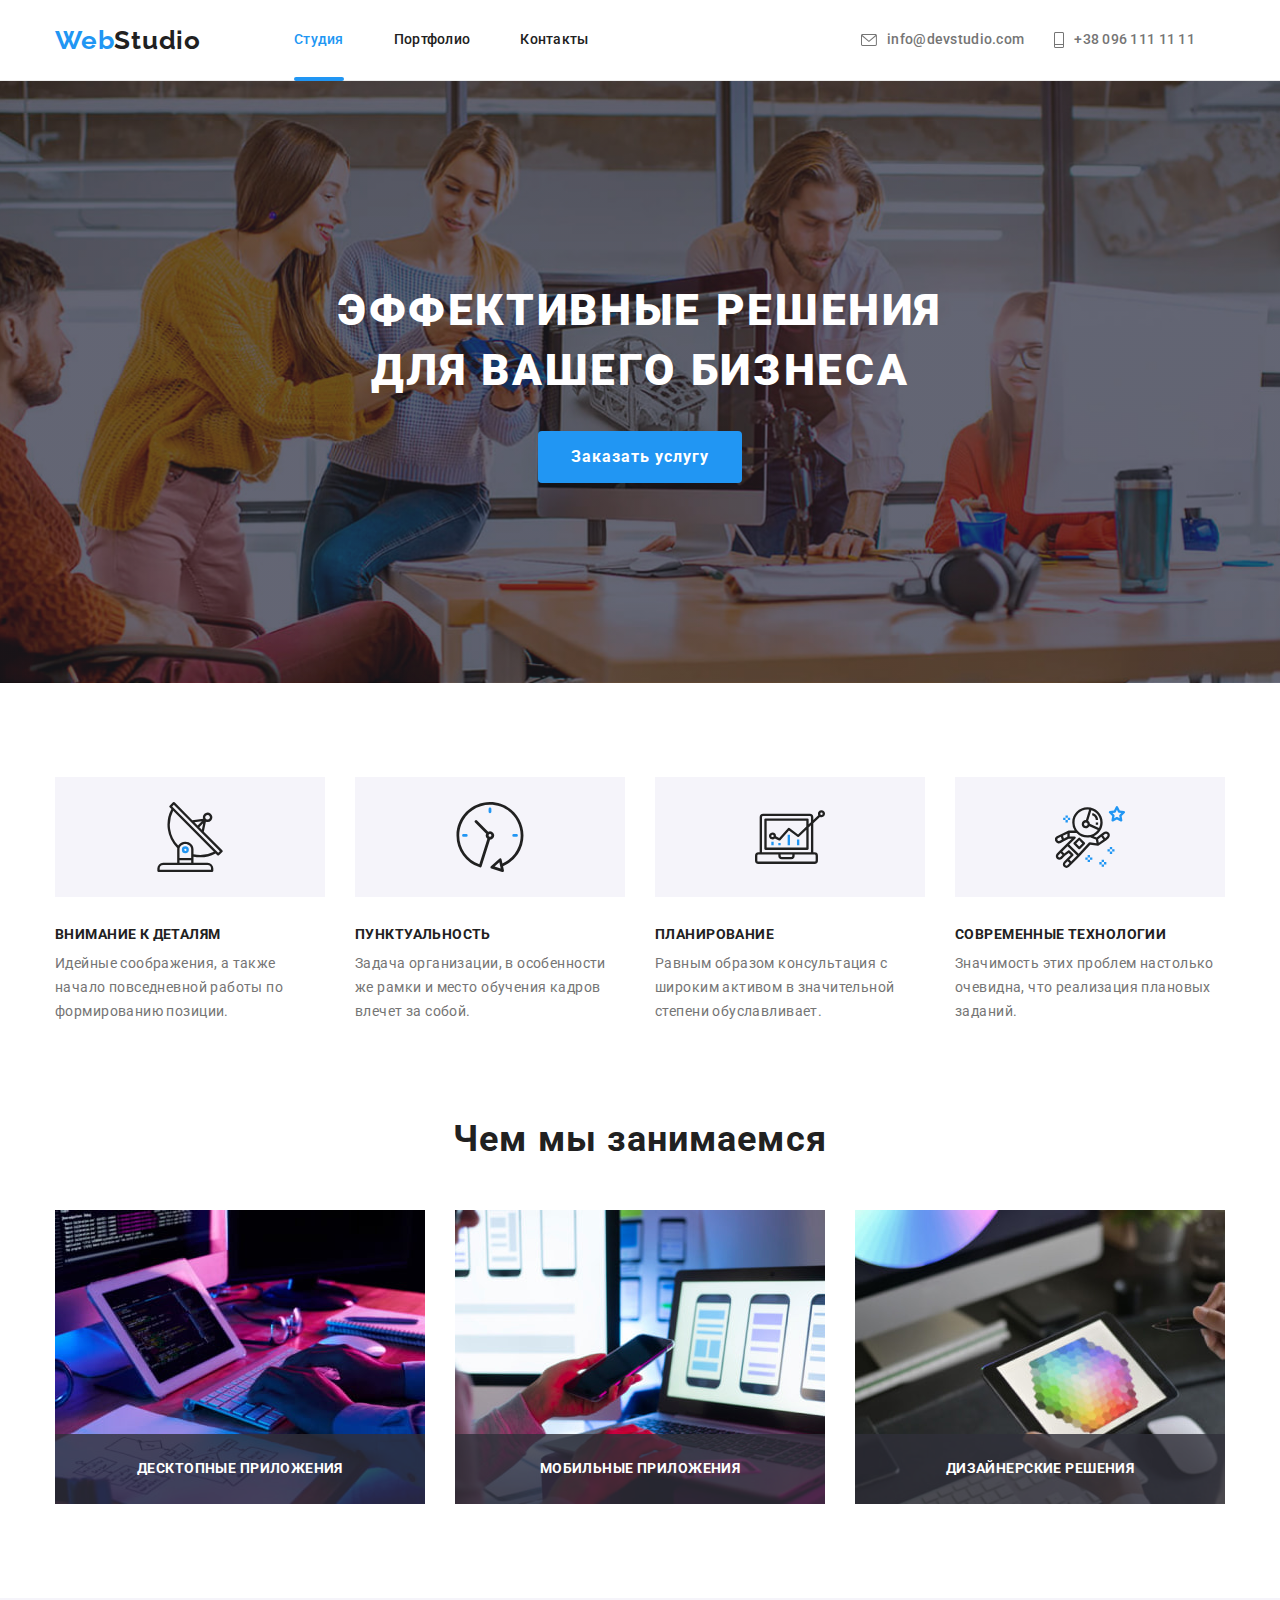
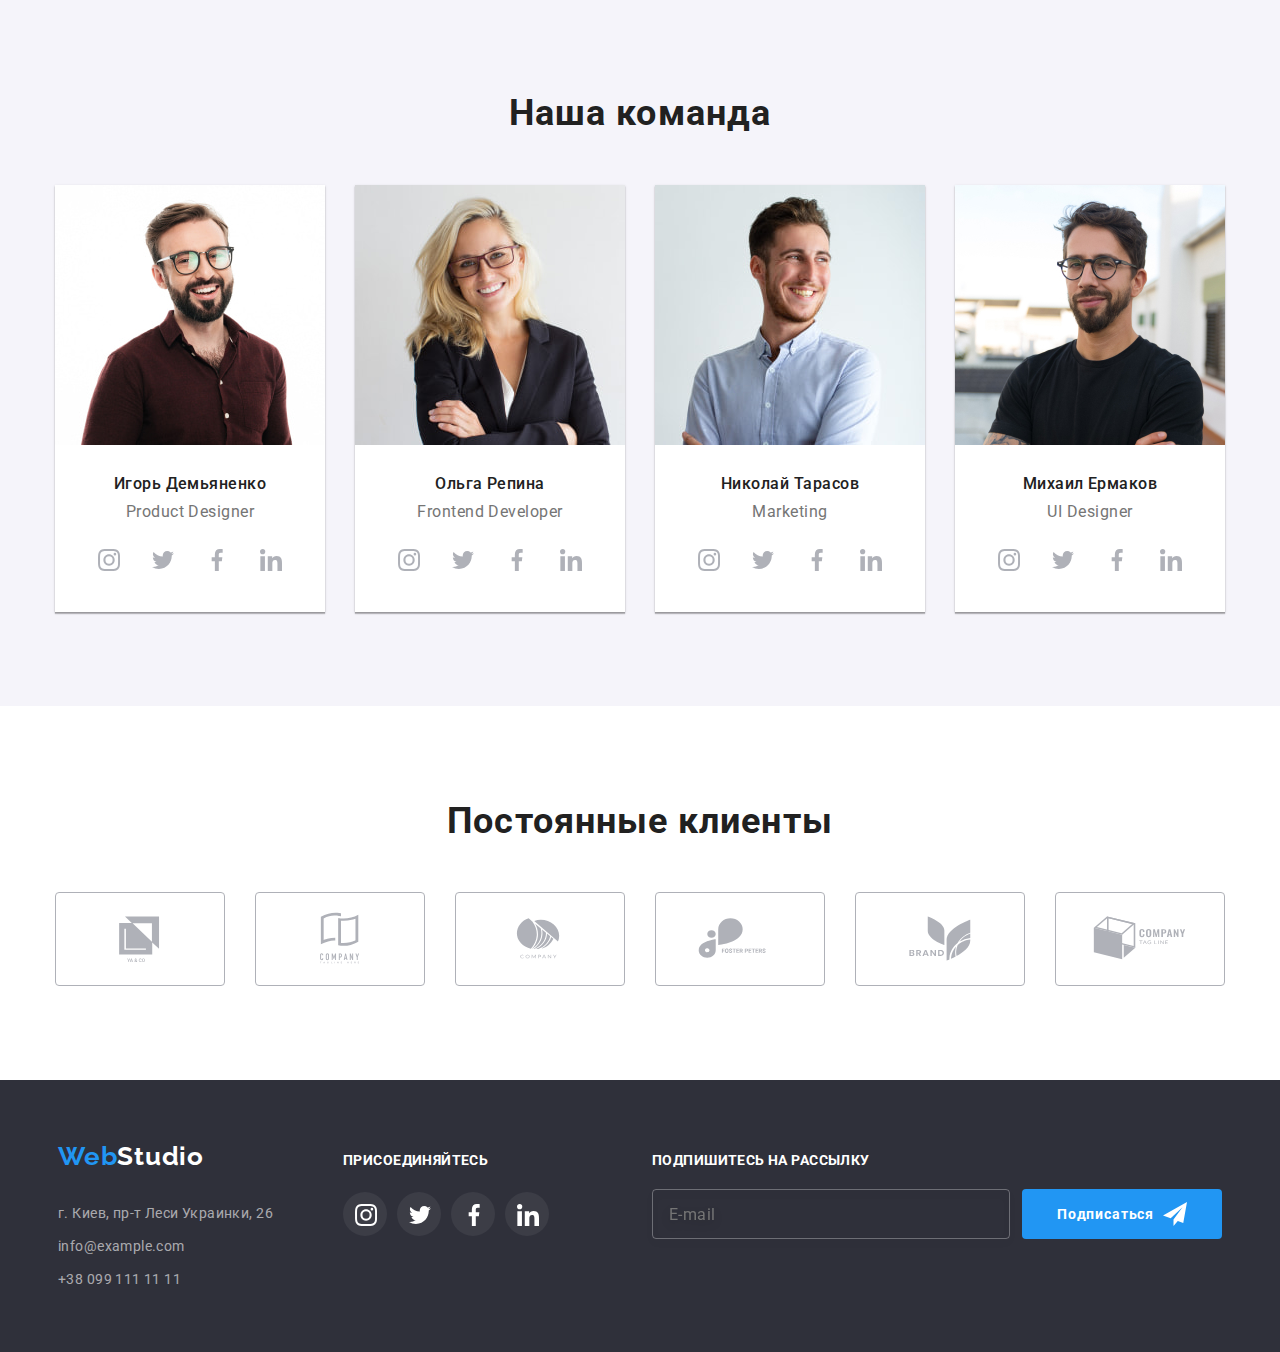
==== commit 549dff32: "correct mistakes" ====
--- a/index.html
+++ b/index.html
@@ -77,7 +77,8 @@
                             </li>
                         </ul>
                     </nav>
-                    <!--Контакты-->
+                    <!--Контакти-->
+                    <div class="mobile-menu__flex">
                     <div class="mobile-menu__contacts">
                         <ul>
                         <li class="mobile-menu__item">
@@ -103,6 +104,8 @@
                             <a href="" class="networks__link " target="_blank" rel="noopener noreferrer">LinkedIn</a>
                         </li>
                     </ul>
+                    </div>
+
                     </nav>
                 </div>
 
@@ -586,7 +589,7 @@
                   </span>
                   Соглашаюсь с рассылкой и принимаю
     
-                  <a href="" class="modal__policy">Условия договора</a>
+                  <a href="" class="modal__policy"> Условия договора</a>
                 </label>
               </div>
 
--- a/css/main.min.css
+++ b/css/main.min.css
@@ -1,2 +1,2 @@
-:root{--main-font: "roboto", sans-serif;--secondary-font: "raleway", sans-serif;--light-txt-cl: #ffffff;--txt-cl: #757575;--title-cl: #212121;--accent-txt-cl: #2196f3;--secondary-light-bg: #ffffff;--team-bg: #f5f4fa;--primary-dark-bg: #2f303a;--accent-bg-cl: #2196f3}.visually-hidden{position:absolute;width:1px;height:1px;margin:-1px;border:0;padding:0;white-space:nowrap;clip-path:inset(100%);clip:rect(0 0 0 0);overflow:hidden}ul{margin:0;padding:0;list-style:none}h1,h2,h3,h4,h5,h6,p,ul,ol{margin-top:0;margin-bottom:0}.list{color:var(--accent-txt-cl);list-style-type:none;text-decoration:none}body{font-family:var(--main-font);font-size:14px;line-height:1.71;letter-spacing:0.03em;color:var(--txt-cl)}img{display:block;max-width:100%;height:auto}textarea{resize:none;border:1px solid rgba(33,33,33,0.2);border-radius:4px}.section{padding:94px 0}.container{width:100%;margin-left:auto;margin-right:auto}@media screen and (min-width: 480px){.container{padding-left:15px;padding-right:15px}}@media screen and (min-width: 480px){.container{width:480px}}@media screen and (min-width: 768px){.container{width:768px}}@media screen and (min-width: 1200px){.container{width:1200px}}.header{background-color:var(--light-txt-cl);border-bottom:1px solid #ECECEC}.header__container{display:flex;align-items:center;justify-content:space-between;padding-left:15px;padding-right:15px}@media screen and (max-width: 767px){.header__container{max-width:767px}}.nav{display:flex;align-items:center}.logo{text-decoration:none;font-family:Raleway;font-weight:700;line-height:1.19;font-size:26px;letter-spacing:0.03em;color:var(--accent-txt-cl)}.logo__black{color:var(--title-cl)}.nav__link{padding-top:32px;padding-bottom:32px;display:block;position:relative;transition:color 250ms cubic-bezier(0.4, 0, 0.2, 1)}.nav__link:hover,.nav__link:focus{color:var(--accent-txt-cl)}.nav__link{display:flex;font-weight:500;line-height:1.14;letter-spacing:0.02em;color:var(--title-cl);text-decoration:none}.nav__link--current{color:#2196f3}.nav__link--current::after{content:'';bottom:-1px;left:0;display:block;width:100%;background-color:#2196F3;border-radius:2px;height:4px;position:absolute}@media (min-width: 480px){.nav__list{display:none}}@media (min-width: 768px){.nav__list{display:flex;margin-left:88px}.nav__list .nav__item:not(:last-child){margin-right:50px}}@media (min-width: 1200px){.nav__list{display:flex;list-style-type:none;margin-left:93px}}@media (min-width: 480px){.contacts{display:none}}@media (min-width: 768px){.contacts{display:block}}@media (min-width: 1200px){.contacts{display:flex;list-style-type:none;margin-left:auto}}.contacts__link{display:flex;align-items:center;font-weight:500;line-height:1.14;letter-spacing:0.02em;color:var(--txt-cl);text-decoration:none;fill:var(--txt-cl);transition:color 250ms cubic-bezier(0.4, 0, 0.2, 1),fill 250ms cubic-bezier(0.4, 0, 0.2, 1)}.contacts__link:hover,.contacts__link:focus{color:var(--accent-bg-cl);fill:var(--accent-bg-cl)}@media (min-width: 1200px){.contacts__link{margin-right:30px}}.contacts__icon{margin-right:10px;fill:currentColor;transition:fill 250ms cubic-bezier(0.4, 0, 0.2, 1)}.contacts__icon:hover,.contacts__icon:focus{fill:#2196f3}.menu-button{position:relative;z-index:100;padding:0;margin-left:auto;width:40px;height:40px;display:flex;align-items:center;justify-content:center;border:0;background-color:transparent;cursor:pointer}@media screen and (min-width: 768px){.menu-button{display:none}}.mobile-overlay{position:fixed;top:0;left:0;display:block;display:flex;flex-direction:column;transform:translateX(100%);opacity:0;width:100vw;height:100vh;padding:40px;z-index:10;background-color:#ffff;transition:400ms}@media screen and (min-width: 768px){.mobile-overlay{display:none}}.mobile-overlay.is-open{transform:translateX(0);opacity:1}.menu-open{opacity:1}.menu-button.is-open .menu-open{opacity:0}.menu-close{opacity:0}.menu-button.is-open .menu-close{opacity:1}.mobile-menu{text-decoration:none}.mobile-nav{margin-bottom:306px}.mobile-nav__item:not(:last-child){margin-bottom:32px}.mobile-nav__link{font-family:Roboto;font-weight:500;font-size:40px;line-height:1.18;letter-spacing:0.02em;text-decoration:none;color:var(--title-cl)}.mobile-nav__link:focus,.mobile-nav__link:hover{color:var(--accent-txt-cl)}.mobile-nav__link--current{color:var(--accent-txt-cl)}.mobile-menu__link{text-decoration:none;font-family:Roboto;font-style:normal;font-weight:500;font-size:24px;line-height:1.17;letter-spacing:0.02em;color:#757575}.mobile-menu__number{font-family:'Roboto';font-style:normal;font-weight:500;font-size:34px;line-height:1.17;letter-spacing:0.02em;text-decoration:none;color:#2196F3;margin-bottom:32px}.networks__link{list-style-type:none;text-decoration:none}.hero{min-width:480px;min-height:400px;margin-left:auto;margin-right:auto;background-image:linear-gradient(to right, rgba(47,48,58,0.4), rgba(47,48,58,0.4)),url(..//../images/bg_sm.jpg);background-color:var(--primary-dark-bg);background-repeat:no-repeat;background-size:cover;background-position:center;padding-top:119px;padding-bottom:118px}@media screen and (min-device-pixel-ratio: 2), screen and (min-resolution: 192dpi), screen and (min-resolution: 2dppx){.hero{background-image:linear-gradient(to right, rgba(47,48,58,0.4), rgba(47,48,58,0.4)),url(..//../images/bg_sm@2x.jpg)}}@media screen and (min-width: 768px){.hero{background-image:linear-gradient(to right, rgba(47,48,58,0.4), rgba(47,48,58,0.4)),url(..//../images/bg_md.jpg)}}@media screen and (min-device-pixel-ratio: 2), screen and (min-resolution: 192dpi), screen and (min-resolution: 2dppx){.hero{background-image:linear-gradient(to right, rgba(47,48,58,0.4), rgba(47,48,58,0.4)),url(..//../images/bg_md@2x.jpg)}}@media screen and (min-width: 1200px){.hero{background-image:linear-gradient(to right, rgba(47,48,58,0.4), rgba(47,48,58,0.4)),url(..//../images/bg_lg.jpg)}}@media screen and (min-device-pixel-ratio: 2), screen and (min-resolution: 192dpi), screen and (min-resolution: 2dppx){.hero{background-image:linear-gradient(to right, rgba(47,48,58,0.4), rgba(47,48,58,0.4)),url(..//../images/bg_lg@2x.jpg)}}.hero__title{padding:0;margin-bottom:30px;margin-left:auto;margin-right:auto;max-width:250px;font-weight:900;font-size:18px;line-height:1.62;letter-spacing:0.06em;text-transform:uppercase;color:var(--light-txt-cl)}@media screen and (min-width: 480px){.hero__title{font-size:26px;max-width:360px}}@media screen and (min-width: 1200px){.hero__title{font-size:44px;max-width:360px;line-height:1.36;max-width:696px;margin-left:auto;margin-right:auto}}.hero__button{min-width:140px;border-radius:4px;border:1px solid transparent;padding:7px;color:var(--light-txt-cl);background-color:var(--accent-bg-cl);font-weight:700;font-size:12px;line-height:1.87;align-items:center;text-align:center;letter-spacing:0.06em;cursor:pointer;display:block;position:relative;margin:0 auto;transition:background-color 250ms cubic-bezier(0.4, 0, 0.2, 1),color 250ms cubic-bezier(0.4, 0, 0.2, 1)}.hero__button:hover,.hero__button:focus{color:var(--light-txt-cl);background-color:var(--accent-bg-cl)}@media screen and (min-width: 480px){.hero__button{padding:10px 32px;font-size:16px;min-width:200px}}.backdrop{position:fixed;top:0;left:0;width:100%;height:100%;background-color:rgba(0,0,0,0.2);transition:opacity 500ms cubic-bezier(0.4, 0, 0.2, 1),visibility 500ms cubic-bezier(0.4, 0, 0.2, 1),pointer-events 500ms cubic-bezier(0.4, 0, 0.2, 1)}.backdrop.is-hidden{opacity:0;visibility:hidden;pointer-events:none}.backdrop.is-hidden .modal{transform:scaleY(0)}.modal{position:absolute;top:50%;left:50%;transform:scaleY(1);transform:translate(-50%, -50%);width:528px;height:581px;background-color:var(--light-txt-cl);opacity:1;transition:transform 250ms cubic-bezier(0.4, 0, 0.2, 1);box-shadow:0px 1px 3px rgba(0,0,0,0.12),0px 1px 1px rgba(0,0,0,0.14),0px 2px 1px rgba(0,0,0,0.2);border-radius:4px;animation:animate125 3000ms infinite 1000ms}.modal__form{padding:40px}.modal__title{font-weight:700;font-size:20px;line-height:1.15;text-align:center;letter-spacing:0.03em;color:var(--title-cl)}.modal__form-field{position:relative;display:flex;flex-direction:column;margin-top:10px}.modal__form-field textarea::placeholder{font-weight:400;line-height:1.16;letter-spacing:0.01em;color:rgba(117,117,117,0.5)}.modal__form-text{line-height:1.16;letter-spacing:0.01em;color:#757575;margin-bottom:4px}.modal__svg{position:relative}.modal__input{border:1px solid rgba(33,33,33,0.2);box-sizing:border-box;border-radius:4px;width:448px;height:40px;padding-left:42px;transition:border-color 250ms cubic-bezier(0.4, 0, 0.2, 1),fill 250ms cubic-bezier(0.4, 0, 0.2, 1),outline 250ms cubic-bezier(0.4, 0, 0.2, 1)}.modal__input:focus-within{border-color:var(--accent-txt-cl);outline:transparent}.modal__icon{position:absolute;top:50%;left:12px;transform:translateY(-50%);display:inline-block}.modal__input:focus ~ .modal__icon{fill:var(--accent-bg-cl)}.modal__comment{display:flex;flex-direction:column;width:448px;height:120px;margin-top:10px;margin-bottom:20px}.modal__field{padding-top:12px;padding-left:16px;transition:border-color 250ms cubic-bezier(0.4, 0, 0.2, 1),outline 250ms cubic-bezier(0.4, 0, 0.2, 1);width:448px;height:120px}.modal__field:focus-within{border-color:var(--accent-txt-cl);outline:transparent}.modal__wrap-check{display:flex;align-items:center;justify-content:center}.modal__check{font-size:14px;line-height:24px;letter-spacing:0.03em;color:#757575;appearance:none;display:flex;align-items:center}.modal__check:checked+.modal__check-text span{background-image:url(..//images/icons.svg#icon-icon-check);background-color:var(--accent-bg-cl);border:none;background-repeat:no-repeat;background-size:cover;background-origin:border-box}.modal__check-text span{width:16px;height:15px;border:2px solid #212121;border-radius:2px;display:flex;margin-right:10px;align-items:center;justify-content:center}.modal__policy{color:var(--accent-txt-cl);cursor:pointer}.modal__button-wrapper{display:flex;justify-content:center;align-items:center;margin-top:30px}.modal__submit-button{width:200px;height:50px;cursor:pointer;font-weight:700;line-height:1.87;letter-spacing:0.06em;color:var(--light-txt-cl);background-color:var(--accent-bg-cl);border-radius:4px;border:transparent;box-shadow:0px 4px 4px rgba(0,0,0,0.15)}.modal__close-btn{position:absolute;display:flex;cursor:pointer;align-items:center;justify-content:center;border:1px solid rgba(0,0,0,0.1);width:30px;height:30px;border-radius:50%;background-color:var(--light-txt-cl)}.modal>.modal__close-btn{position:absolute;top:8px;right:8px;margin:0}.features{padding-top:60px;padding-bottom:60px}@media screen and (min-width: 1200px){.features{padding-top:94px;padding-bottom:94px}}@media screen and (max-width: 479px){.features{padding-left:15px;padding-right:15px}}.features__list{display:flex;flex-wrap:wrap;list-style:none;justify-content:center;grid-gap:30px}@media screen and (min-width: 480px){.features__item{width:450px}}@media screen and (min-width: 768px){.features__item{width:354px}}@media screen and (min-width: 1200px){.features__item{width:270px}}.features__icon-wrapper{height:120px;display:flex;align-items:center;justify-content:center;margin-bottom:30px;background-color:var(--team-bg)}.features__icon{width:70px;height:70px}.features__title{margin-bottom:10px;color:var(--title-cl);font-weight:700;font-size:14px;line-height:1.14;text-transform:uppercase;text-align:center}@media screen and (min-width: 768px){.features__title{text-align:left}}.features__txt{line-height:1.71;letter-spacing:0.03em;color:var(--txt-cl)}.section__title{margin-bottom:50px;font-weight:700;font-size:36px;line-height:1.16;text-align:center;letter-spacing:0.03em;color:var(--title-cl)}.section--padding-reset{padding-top:0;display:none}@media screen and (min-width: 1200px){.section--padding-reset{display:block}}.activity__list{display:flex;list-style-type:none}.activity__item{position:relative}.activity__item+.activity__item{margin-left:30px}.activity__text{display:flex;justify-content:center;align-items:center;width:100%;position:absolute;bottom:0;left:0;height:70px;font-weight:bold;font-size:14px;line-height:1.14;text-transform:uppercase;color:var(--light-txt-cl);background-color:rgba(47,48,58,0.8)}.section-other-background{padding-top:60px;padding-bottom:60px;background-color:var(--team-bg)}@media screen and (min-width: 1200px){.section-other-background{padding-top:94px;padding-bottom:94px}}.section__title{margin-bottom:30px;font-weight:700;font-size:28px;line-height:1.17;text-align:center}@media screen and (min-width: 1200px){.section__title{margin-bottom:50px;font-size:36px}}.team__list{display:flex;flex-wrap:wrap;justify-content:center;align-items:center;grid-gap:30px}.team__item{box-shadow:0px 1px 3px rgba(0,0,0,0.12),0px 1px 1px rgba(0,0,0,0.14),0px 2px 1px rgba(0,0,0,0.2);background-color:var(--secondary-light-bg)}@media screen and (max-width: 479px){.team__item{width:270px}}@media screen and (min-width: 480px){.team__item{width:450px}}@media screen and (min-width: 768px){.team__item{width:354px}}@media screen and (min-width: 1200px){.team__item{width:270px}}.team__card{padding:30px 0}.team__title{margin-bottom:10px;font-weight:500;font-size:16px;line-height:1.18;text-align:center;letter-spacing:0.03em;color:var(--title-cl)}.team__text{font-size:16px;line-height:1.18;text-align:center;letter-spacing:0.03em;color:var(--txt-cl);margin-bottom:16px}.socials{display:flex;justify-content:center}.socials__item{display:flex;align-self:center}.socials__item:not(:last-child){margin-right:10px}.socials__link{display:flex;justify-content:center;align-items:center;width:44px;height:44px;background-color:transparent;border-radius:50%;background-position:center;background-size:20px;color:currentColor;transition:fill 250ms cubic-bezier(0.4, 0, 0.2, 1),background-color 250ms cubic-bezier(0.4, 0, 0.2, 1)}.socials__link:hover,.socials__link:focus{background-color:var(--accent-txt-cl)}.socials__link:focus{background-color:var(--accent-txt-cl)}.socials__icon{width:22px;height:22px;fill:#AFB1B8;transition:fill 250ms cubic-bezier(0.4, 0, 0.2, 1)}.socials__link:hover .socials__icon,.socials__link:focus .socials__icon{fill:var(--light-txt-cl)}.clients{padding-top:60px;padding-bottom:60px}@media screen and (min-width: 1200px){.clients{padding-top:94px;padding-bottom:94px}}.clients__list{display:flex;flex-wrap:wrap;list-style:none;justify-content:space-between;align-items:center;grid-gap:30px}.clients-item{transition:250ms cubic-bezier(0.4, 0, 0.2, 1)}.clients__link{display:flex;align-items:center;justify-content:center;display:flex;align-items:center;justify-content:center;border:1px solid #afb1b8;color:#afb1b8;background-color:var(--light-txt-cl);border-radius:4px;transition:color 250ms cubic-bezier(0.4, 0, 0.2, 1),border-color 250ms cubic-bezier(0.4, 0, 0.2, 1);padding:16px 32px}.clients__link:hover,.clients__link:focus{color:var(--accent-color);border-color:var(--accent-color)}@media screen and (min-width: 480px){.clients__link{width:210px}}@media screen and (min-width: 768px){.clients__link{width:226px}}@media screen and (min-width: 1200px){.clients__link{width:170px}}.clients__icon{fill:currentColor;width:106px;height:60px}.footer{background-color:var(--primary-dark-bg);text-align:center;padding:60px 0px}.footer__flex{display:block;margin:0;padding:0px;list-style:none}@media (min-width: 768px){.footer__flex{display:flex;justify-content:center;flex-wrap:wrap;gap:30px 165px}}@media (min-width: 1200px){.footer__flex{display:flex;align-items:baseline;justify-content:center;text-align:left;gap:70px}}.logo__white{color:var(--light-txt-cl)}.address{padding-top:20px}.address__details{margin-top:9px}.address__item--white{color:#fff;text-decoration:none}.address__item{font-style:normal;font-size:14px;line-height:1.71;letter-spacing:0.03em;color:rgba(255,255,255,0.6);text-decoration:none;transition:color 250ms cubic-bezier(0.4, 0, 0.2, 1)}.join__flex{display:block;margin-top:60px;text-align:center}@media (min-width: 768px){.join__flex{margin-top:0px}}.join__title{padding:20px 0px 10px 0px;margin-bottom:20px;font-weight:700;font-size:14px;line-height:1.14px;text-transform:uppercase;color:var(--light-txt-cl)}@media (min-width: 768px){.join__title{padding-bottom:10px}}@media (min-width: 1200px){.join__title{text-align:left}}.join__list{display:flex;justify-content:space-between;justify-content:center;padding:0;margin-top:0;list-style:none}.join__item{width:44px;height:44px;margin-right:10px}.join__link{display:flex;width:44px;height:44px;border-radius:50%;color:var(--light-txt-cl);background-color:#ffffff10;transition:background-color 250ms cubic-bezier(0.4, 0, 0.2, 1),color 250ms cubic-bezier(0.4, 0, 0.2, 1)}.join__link:hover,.join__link:focus{color:var(--light-txt-cl);background-color:var(--accent-txt-cl)}.join__icon{margin:12px 0px 0px 12px;fill:var(--light-txt-cl)}.subscribe-form{margin-top:60px}@media (min-width: 768px){.subscribe-form{margin-top:0px;padding:0}}@media (min-width: 1200px){.subscribe-form{margin-left:23px}}.subscribe-form__title{font-weight:700;font-size:14px;line-height:1.14;letter-spacing:0.03em;text-transform:uppercase;color:var(--light-txt-cl);padding-bottom:20px}@media (min-width: 1200px){.subscribe-form__wrapper{margin-top:0;display:flex;align-items:center;justify-content:center}}.subscribe-form__label{margin-right:12px}.subscribe-form__input{width:450px;height:50px;border:1px solid rgba(255,255,255,0.3);filter:drop-shadow(0px 4px 4px rgba(0,0,0,0.15));border-radius:4px;background-color:transparent;cursor:pointer;outline:none;padding-left:16px;font-size:16px;line-height:1.25;letter-spacing:0.03em;color:rgba(255,255,255,0.6)}@media (min-width: 1200px){.subscribe-form__input{width:358px}}.subscribe{display:flex;justify-content:center;align-items:center}.subscribe__button{cursor:pointer;font-weight:700;line-height:1.87;letter-spacing:0.06em;color:var(--light-txt-cl);background-color:var(--accent-bg-cl);border-radius:4px;border:transparent;display:flex;justify-content:center;align-items:center;min-width:200px;min-height:50px;margin-top:20px}@media (min-width: 1200px){.subscribe__button{margin-top:0}}.subscribe__icon{fill:var(--light-txt-cl);margin-left:9px}.button-list{display:flex;flex-wrap:wrap;justify-content:flex-start;margin-bottom:40px;grid-gap:8px;grid-row-gap:15px}@media (min-width: 768px){.button-list{justify-content:center;margin-bottom:30px}}@media (min-width: 1200px){.button-list{margin-bottom:50px}}.button-list__style{cursor:pointer;padding:6px 22px;font-weight:500;line-height:1.62;font-size:16px;text-align:center;letter-spacing:0.03em;color:var(--title-cl);background-color:var(--team-bg);border:transparent;border-radius:4px;transition:color 250ms cubic-bezier(0.4, 0, 0.2, 1),background-color 250ms cubic-bezier(0.4, 0, 0.2, 1),box-shadow 250ms cubic-bezier(0.4, 0, 0.2, 1)}.button-list__style:hover,.button-list__style:focus{background-color:var(--accent-bg-cl);color:var(--light-txt-cl);box-shadow:0px 3px 1px rgba(0,0,0,0.1),0px 1px 2px rgba(0,0,0,0.08),0px 2px 2px rgba(0,0,0,0.12)}.cards{padding-top:60px;padding-bottom:60px}@media screen and (min-width: 1200px){.cards{padding-top:94px;padding-bottom:94px}}@media screen and (max-width: 479px){.cards{padding-left:15px;padding-right:15px}}@media screen and (min-width: 768px){.cards__list{display:flex;flex-wrap:wrap;list-style-type:none;margin-top:-30px;margin-right:-30px}.cards__list:hover{transform:translateY(0)}}@media screen and (min-width: 768px) and (min-width: 1200px){.cards__list .cards__content:nth-child(3n){margin-right:0}}@media screen and (min-width: 768px){.cards__content{display:flex;flex-wrap:wrap;width:calc((100% - 1 * 30px) / 2);margin-top:30px;margin-right:30px;width:354px;height:440px}}@media screen and (min-width: 1200px){.cards__content{flex-basis:calc((100% - 2 * 30px) / 3);width:450px;height:404px}}@media screen and (max-width: 767px){.cards__content:not(last-child){margin-bottom:30px}}.cards__title{font-size:18px;font-weight:700;line-height:2;letter-spacing:0.06em;color:var(--title-cl)}.cards__info{font-size:16px;line-height:1.85;letter-spacing:0.03em;color:var(--txt-cl)}.cards{display:flex;flex-wrap:wrap;list-style-type:none}.cards:hover{transform:translateY(0)}@media screen and (min-width: 480px){.cards__descr{padding:20px 24px;border:1px solid #EEEEEE;border-top:transparent}}@media screen and (min-width: 768px){.cards__descr{padding-top:20px;padding-right:24px;padding-bottom:20px;padding-left:24px}}@media screen and (min-width: 1200px){.cards__descr{padding:20px 24px}}@media screen and (min-width: 768px){.cards__poster{padding-bottom:54px}}.cards__link{text-decoration:none;color:currentColor;transition:250ms cubic-bezier(0.4, 0, 0.2, 1)}.cards__design{display:block;transition:box-shadow 250ms cubic-bezier(0.4, 0, 0.2, 1)}.cards__design:hover,.cards__design:focus{box-shadow:0px 1px 1px rgba(0,0,0,0.12),0px 4px 4px rgba(0,0,0,0.06),1px 4px 6px rgba(0,0,0,0.16)}.cards__overlay{position:relative;overflow:hidden}.cards__text{position:absolute;width:100%;height:100%;top:0;left:0;padding:63px 24px;font-size:18px;line-height:1.56;color:var(--light-txt-cl);background:rgba(33,150,243,0.9);transform:translateY(101%);transition:transform 250ms cubic-bezier(0.4, 0, 0.2, 1)}.cards__design:hover .cards__text{transform:translate(0);transition-duration:250ms}.cards__design:focus .cards__text{transform:translate(0);transition-duration:250ms}.cards__text .cards__link{display:flex}.cards__link:hover .cards__text,.cards__link:focus .cards__text{transform:translateY(0)}
+:root{--main-font: "roboto", sans-serif;--secondary-font: "raleway", sans-serif;--light-txt-cl: #ffffff;--txt-cl: #757575;--title-cl: #212121;--accent-txt-cl: #2196f3;--secondary-light-bg: #ffffff;--team-bg: #f5f4fa;--primary-dark-bg: #2f303a;--accent-bg-cl: #2196f3}.visually-hidden{position:absolute;width:1px;height:1px;margin:-1px;border:0;padding:0;white-space:nowrap;clip-path:inset(100%);clip:rect(0 0 0 0);overflow:hidden}ul{margin:0;padding:0;list-style:none}h1,h2,h3,h4,h5,h6,p,ul,ol{margin-top:0;margin-bottom:0}.list{color:var(--accent-txt-cl);list-style-type:none;text-decoration:none}body{font-family:var(--main-font);font-size:14px;line-height:1.71;letter-spacing:0.03em;color:var(--txt-cl)}img{display:block;max-width:100%;height:auto}textarea{resize:none;border:1px solid rgba(33,33,33,0.2);border-radius:4px}.section{padding:94px 0}.container{width:100%;margin-left:auto;margin-right:auto}@media screen and (min-width: 480px){.container{padding-left:15px;padding-right:15px}}@media screen and (min-width: 480px){.container{width:480px}}@media screen and (min-width: 768px){.container{width:768px}}@media screen and (min-width: 1200px){.container{width:1200px}}.header{background-color:var(--light-txt-cl);border-bottom:1px solid #ECECEC}.header__container{display:flex;align-items:center;justify-content:space-between;padding-left:15px;padding-right:15px}@media screen and (max-width: 767px){.header__container{max-width:767px}}.nav{display:flex;align-items:center}.logo{text-decoration:none;font-family:Raleway;font-weight:700;line-height:1.19;font-size:26px;letter-spacing:0.03em;color:var(--accent-txt-cl)}.logo__black{color:var(--title-cl)}.nav__link{padding-top:32px;padding-bottom:32px;display:block;position:relative;transition:color 250ms cubic-bezier(0.4, 0, 0.2, 1)}.nav__link:hover,.nav__link:focus{color:var(--accent-txt-cl)}.nav__link{display:flex;font-weight:500;line-height:1.14;letter-spacing:0.02em;color:var(--title-cl);text-decoration:none}.nav__link--current{color:#2196f3}.nav__link--current::after{content:'';bottom:-1px;left:0;display:block;width:100%;background-color:#2196F3;border-radius:2px;height:4px;position:absolute}.nav__list{display:none}@media (min-width: 768px){.nav__list{display:flex;margin-left:88px}.nav__list .nav__item:not(:last-child){margin-right:50px}}@media (min-width: 1200px){.nav__list{display:flex;list-style-type:none;margin-left:93px}}.contacts{display:none}@media (min-width: 768px){.contacts{display:block}}@media (min-width: 1200px){.contacts{display:flex;list-style-type:none;margin-left:auto}}@media (min-width: 768px) and (max-width: 1199px){.contacts__item:not(:last-child){margin-bottom:10px}}.contacts__link{display:flex;align-items:center;font-weight:500;line-height:1.14;letter-spacing:0.02em;color:var(--txt-cl);text-decoration:none;fill:var(--txt-cl);transition:color 250ms cubic-bezier(0.4, 0, 0.2, 1),fill 250ms cubic-bezier(0.4, 0, 0.2, 1)}.contacts__link:hover,.contacts__link:focus{color:var(--accent-bg-cl);fill:var(--accent-bg-cl)}@media (min-width: 1200px){.contacts__link{margin-right:30px}}.contacts__icon{margin-right:10px;fill:currentColor;transition:fill 250ms cubic-bezier(0.4, 0, 0.2, 1)}.contacts__icon:hover,.contacts__icon:focus{fill:#2196f3}.menu-button{position:relative;z-index:100;padding:0;margin-left:auto;width:40px;height:40px;display:flex;align-items:center;justify-content:center;border:0;background-color:transparent;cursor:pointer}@media screen and (min-width: 768px){.menu-button{display:none}}.mobile-overlay{position:fixed;top:0;left:0;display:block;display:flex;flex-direction:column;transform:translateX(100%);opacity:0;width:100%;height:100%;padding:40px;z-index:10;background-color:#ffff;transition:400ms}@media screen and (min-width: 768px){.mobile-overlay{display:none}}.mobile-overlay.is-open{transform:translateX(0);opacity:1}.menu-open{opacity:1}.menu-button.is-open .menu-open{opacity:0}.menu-close{opacity:0}.menu-button.is-open .menu-close{opacity:1}.mobile-menu{text-decoration:none}.mobile-nav{margin-bottom:306px}.mobile-nav__item:not(:last-child){margin-bottom:32px}.mobile-nav__link{font-family:Roboto;font-weight:500;font-size:40px;line-height:1.18;letter-spacing:0.02em;text-decoration:none;color:var(--title-cl)}.mobile-nav__link:focus,.mobile-nav__link:hover{color:var(--accent-txt-cl)}.mobile-nav__link--current{color:var(--accent-txt-cl)}.mobile-menu__flex{position:fixed;bottom:0;margin-bottom:48px}.mobile-menu__link{text-decoration:none;font-family:Roboto;font-style:normal;font-weight:500;font-size:24px;line-height:1.17;letter-spacing:0.02em;color:#757575}.mobile-menu__item:not(:last-child){margin-bottom:32px}.mobile-menu__number{font-family:'Roboto';font-style:normal;font-weight:500;font-size:34px;line-height:1.17;letter-spacing:0.02em;text-decoration:none;color:#2196F3;margin-bottom:32px}.networks{display:flex;flex-direction:row;padding-top:64px;column-rule:#2196F3}.networks__item{border-left:1px solid rgba(33,33,33,0.2);padding-left:10px;padding-right:10px}.networks__item:first-child{border:none;padding-left:0}.networks__link{list-style-type:none;text-decoration:none}.networks__link{font-family:'Roboto';font-style:normal;font-weight:500;font-size:18px;line-height:1.2;letter-spacing:0.02em;color:#2196F3}.hero{background-color:#2f303a;width:100%;margin:0 auto;background-image:linear-gradient(rgba(47,48,58,0.4), rgba(47,48,58,0.4)),url(..//../images/bg_sm.jpg);background-repeat:no-repeat;background-position:center;background-size:cover;padding-top:118px;padding-bottom:118px;text-align:center}@media (min-device-pixel-ratio: 2), (min-resolution: 192dpi), (min-resolution: 2dppx){.hero{background-image:linear-gradient(rgba(47,48,58,0.4), rgba(47,48,58,0.4)),url(..//../images/bg_sm@2x.jpg)}}@media screen and (min-width: 768px){.hero{background-image:linear-gradient(rgba(47,48,58,0.4), rgba(47,48,58,0.4)),url(..//../images/bg_md.jpg)}}@media screen and (min-width: 768px) and (min-device-pixel-ratio: 2), screen and (min-width: 768px) and (min-resolution: 192dpi), screen and (min-width: 768px) and (min-resolution: 2dppx){.hero{background-image:linear-gradient(rgba(47,48,58,0.4), rgba(47,48,58,0.4)),url(..//../images/bg_md@2x.jpg)}}@media screen and (min-width: 1200px){.hero{padding-top:200px;padding-bottom:200px;max-width:1600px;background-image:linear-gradient(rgba(47,48,58,0.4), rgba(47,48,58,0.4)),url(..//../images/bg_lg.jpg)}}@media screen and (min-width: 1200px) and (min-device-pixel-ratio: 2), screen and (min-width: 1200px) and (min-resolution: 192dpi), screen and (min-width: 1200px) and (min-resolution: 2dppx){.hero{background-image:linear-gradient(rgba(47,48,58,0.4), rgba(47,48,58,0.4)),url(..//../images/bg_lg@2x.jpg)}}.hero__title{padding:0;margin-bottom:30px;margin-left:auto;margin-right:auto;max-width:250px;font-weight:900;font-size:18px;line-height:1.62;letter-spacing:0.06em;text-transform:uppercase;color:var(--light-txt-cl)}@media screen and (min-width: 480px){.hero__title{font-size:26px;max-width:360px}}@media screen and (min-width: 1200px){.hero__title{font-size:44px;max-width:360px;line-height:1.36;max-width:696px;margin-left:auto;margin-right:auto}}.hero__button{min-width:140px;border-radius:4px;border:1px solid transparent;padding:7px;color:var(--light-txt-cl);background-color:var(--accent-bg-cl);font-weight:700;font-size:12px;line-height:1.87;align-items:center;text-align:center;letter-spacing:0.06em;cursor:pointer;display:block;position:relative;margin:0 auto;transition:background-color 250ms cubic-bezier(0.4, 0, 0.2, 1),color 250ms cubic-bezier(0.4, 0, 0.2, 1)}.hero__button:hover,.hero__button:focus{color:var(--light-txt-cl);background-color:var(--accent-bg-cl)}@media screen and (min-width: 480px){.hero__button{padding:10px 32px;font-size:16px;min-width:200px}}.backdrop{position:fixed;top:0;left:0;width:100%;height:100%;background-color:rgba(0,0,0,0.2);transition:opacity 500ms cubic-bezier(0.4, 0, 0.2, 1),visibility 500ms cubic-bezier(0.4, 0, 0.2, 1),pointer-events 500ms cubic-bezier(0.4, 0, 0.2, 1);overflow-y:scroll}.backdrop.is-hidden{opacity:0;visibility:hidden;pointer-events:none}.backdrop.is-hidden .modal{transform:scaleY(0)}.modal{position:absolute;top:50%;left:50%;transform:scaleY(1);transform:translate(-50%, -50%);width:528px;height:581px;background-color:var(--light-txt-cl);opacity:1;transition:transform 250ms cubic-bezier(0.4, 0, 0.2, 1);box-shadow:0px 1px 3px rgba(0,0,0,0.12),0px 1px 1px rgba(0,0,0,0.14),0px 2px 1px rgba(0,0,0,0.2);border-radius:4px;animation:animate125 3000ms infinite 1000ms}@media (max-width: 768px){.modal{max-width:450px}}.modal__input{border:1px solid rgba(33,33,33,0.2);box-sizing:border-box;border-radius:4px;width:448px;height:40px;padding-left:42px;transition:border-color 250ms cubic-bezier(0.4, 0, 0.2, 1),fill 250ms cubic-bezier(0.4, 0, 0.2, 1),outline 250ms cubic-bezier(0.4, 0, 0.2, 1)}.modal__input:focus-within{border-color:var(--accent-txt-cl);outline:transparent}@media (max-width: 768px){.modal__input{max-width:370px}}.modal__form{padding:40px}.modal__title{font-weight:700;font-size:20px;line-height:1.15;text-align:center;letter-spacing:0.03em;color:var(--title-cl)}.modal__form-field{position:relative;display:flex;flex-direction:column;margin-top:10px}.modal__form-field textarea::placeholder{font-weight:400;line-height:1.16;letter-spacing:0.01em;color:rgba(117,117,117,0.5)}.modal__form-text{line-height:1.16;letter-spacing:0.01em;color:#757575;margin-bottom:4px}.modal__svg{position:relative}.modal__icon{position:absolute;top:50%;left:12px;transform:translateY(-50%);display:inline-block}.modal__input:focus ~ .modal__icon{fill:var(--accent-bg-cl)}.modal__comment{display:flex;flex-direction:column;height:120px;margin-top:10px;margin-bottom:20px}.modal__field{padding-top:12px;padding-left:16px;transition:border-color 250ms cubic-bezier(0.4, 0, 0.2, 1),outline 250ms cubic-bezier(0.4, 0, 0.2, 1);width:448px;height:120px}.modal__field:focus-within{border-color:var(--accent-txt-cl);outline:transparent}@media (max-width: 768px){.modal__field{max-width:370px}}.modal__wrap-check{display:flex;align-items:center;justify-content:center}.modal__check{font-size:14px;line-height:1.7;letter-spacing:0.03em;color:#757575;appearance:none;display:flex;align-items:center}.modal__check:checked+.modal__check-text span{background-image:url(..//images/icons.svg#icon-icon-check);background-color:var(--accent-bg-cl);border:none;background-repeat:no-repeat;background-size:cover;background-origin:border-box}@media (max-width: 768px){.modal__check{font-weight:400;font-size:12px;line-height:1.16}}.modal__check-text span{width:16px;height:15px;border:2px solid #212121;border-radius:2px;display:flex;margin-right:10px;align-items:center;justify-content:center}.modal__policy{color:var(--accent-txt-cl);cursor:pointer;padding-left:4px}.modal__button-wrapper{display:flex;justify-content:center;align-items:center;margin-top:30px}.modal__submit-button{width:200px;height:50px;cursor:pointer;font-weight:700;line-height:1.87;letter-spacing:0.06em;color:var(--light-txt-cl);background-color:var(--accent-bg-cl);border-radius:4px;border:transparent;box-shadow:0px 4px 4px rgba(0,0,0,0.15)}.modal__close-btn{position:absolute;display:flex;cursor:pointer;align-items:center;justify-content:center;border:1px solid rgba(0,0,0,0.1);width:30px;height:30px;border-radius:50%;background-color:var(--light-txt-cl)}.modal>.modal__close-btn{position:absolute;top:8px;right:8px;margin:0}.features{padding-top:60px;padding-bottom:60px}@media screen and (min-width: 1200px){.features{padding-top:94px;padding-bottom:94px}}@media screen and (max-width: 479px){.features{padding-left:15px;padding-right:15px}}.features__list{display:flex;flex-wrap:wrap;list-style:none;justify-content:center;grid-gap:30px}@media screen and (min-width: 480px){.features__item{width:450px}}@media screen and (min-width: 768px){.features__item{width:354px}}@media screen and (min-width: 1200px){.features__item{width:270px}}.features__icon-wrapper{height:120px;display:flex;align-items:center;justify-content:center;margin-bottom:30px;background-color:var(--team-bg)}.features__icon{width:70px;height:70px}.features__title{margin-bottom:10px;color:var(--title-cl);font-weight:700;font-size:14px;line-height:1.14;text-transform:uppercase;text-align:center}@media screen and (min-width: 768px){.features__title{text-align:left}}.features__txt{line-height:1.71;letter-spacing:0.03em;color:var(--txt-cl)}.section__title{margin-bottom:50px;font-weight:700;font-size:36px;line-height:1.16;text-align:center;letter-spacing:0.03em;color:var(--title-cl)}.section--padding-reset{padding-top:0;display:none}@media screen and (min-width: 1200px){.section--padding-reset{display:block}}.activity__list{display:flex;list-style-type:none}.activity__item{position:relative}.activity__item+.activity__item{margin-left:30px}.activity__text{display:flex;justify-content:center;align-items:center;width:100%;position:absolute;bottom:0;left:0;height:70px;font-weight:bold;font-size:14px;line-height:1.14;text-transform:uppercase;color:var(--light-txt-cl);background-color:rgba(47,48,58,0.8)}.section-other-background{padding-top:60px;padding-bottom:60px;background-color:var(--team-bg)}@media screen and (min-width: 1200px){.section-other-background{padding-top:94px;padding-bottom:94px}}.section__title{margin-bottom:30px;font-weight:700;font-size:28px;line-height:1.17;text-align:center}@media screen and (min-width: 1200px){.section__title{margin-bottom:50px;font-size:36px}}.team__list{display:flex;flex-wrap:wrap;justify-content:center;align-items:center;grid-gap:30px}.team__item{box-shadow:0px 1px 3px rgba(0,0,0,0.12),0px 1px 1px rgba(0,0,0,0.14),0px 2px 1px rgba(0,0,0,0.2);background-color:var(--secondary-light-bg)}@media screen and (max-width: 479px){.team__item{width:270px}}@media screen and (min-width: 480px){.team__item{width:450px}}@media screen and (min-width: 768px){.team__item{width:354px}}@media screen and (min-width: 1200px){.team__item{width:270px}}.team__card{padding:30px 0}.team__title{margin-bottom:10px;font-weight:500;font-size:16px;line-height:1.18;text-align:center;letter-spacing:0.03em;color:var(--title-cl)}.team__text{font-size:16px;line-height:1.18;text-align:center;letter-spacing:0.03em;color:var(--txt-cl);margin-bottom:16px}.socials{display:flex;justify-content:center}.socials__item{display:flex;align-self:center}.socials__item:not(:last-child){margin-right:10px}.socials__link{display:flex;justify-content:center;align-items:center;width:44px;height:44px;background-color:transparent;border-radius:50%;background-position:center;background-size:20px;color:currentColor;transition:fill 250ms cubic-bezier(0.4, 0, 0.2, 1),background-color 250ms cubic-bezier(0.4, 0, 0.2, 1)}.socials__link:hover,.socials__link:focus{background-color:var(--accent-txt-cl)}.socials__link:focus{background-color:var(--accent-txt-cl)}.socials__icon{width:22px;height:22px;fill:#AFB1B8;transition:fill 250ms cubic-bezier(0.4, 0, 0.2, 1)}.socials__link:hover .socials__icon,.socials__link:focus .socials__icon{fill:var(--light-txt-cl)}.clients{padding-top:60px;padding-bottom:60px}@media screen and (min-width: 1200px){.clients{padding-top:94px;padding-bottom:94px}}.clients__list{display:flex;flex-wrap:wrap;list-style:none;justify-content:center;grid-gap:30px}.clients-item{transition:250ms cubic-bezier(0.4, 0, 0.2, 1)}.clients__link{display:flex;align-items:center;justify-content:center;display:flex;align-items:center;justify-content:center;border:1px solid #afb1b8;color:#afb1b8;background-color:var(--light-txt-cl);border-radius:4px;transition:color 250ms cubic-bezier(0.4, 0, 0.2, 1),border-color 250ms cubic-bezier(0.4, 0, 0.2, 1);padding:16px 32px}.clients__link:hover,.clients__link:focus{color:var(--accent-color);border-color:var(--accent-color)}@media screen and (min-width: 480px){.clients__link{width:210px}}@media screen and (min-width: 768px){.clients__link{width:226px}}@media screen and (min-width: 1200px){.clients__link{width:170px}}.clients__icon{fill:currentColor;width:106px;height:60px}.footer{background-color:var(--primary-dark-bg);text-align:center;padding:60px 0px}.footer__flex{display:block;margin:0;padding:0px;list-style:none}@media (min-width: 768px){.footer__flex{display:flex;justify-content:center;flex-wrap:wrap;gap:60px 165px}}@media (min-width: 1200px){.footer__flex{display:flex;align-items:baseline;justify-content:center;text-align:left;gap:70px}}.logo__white{color:var(--light-txt-cl)}.address{padding-top:20px}.address__details{margin-top:9px}.address__item--white{color:#fff;text-decoration:none}.address__item{font-style:normal;font-size:14px;line-height:1.71;letter-spacing:0.03em;color:rgba(255,255,255,0.6);text-decoration:none;transition:color 250ms cubic-bezier(0.4, 0, 0.2, 1)}.join__flex{display:block;margin-top:60px;text-align:center}@media (min-width: 768px){.join__flex{margin-top:0px}}.join__title{padding:20px 0px 10px 0px;margin-bottom:20px;font-weight:700;font-size:14px;line-height:1.14px;text-transform:uppercase;color:var(--light-txt-cl)}@media (min-width: 768px){.join__title{padding-bottom:10px}}@media (min-width: 1200px){.join__title{text-align:left}}.join__list{display:flex;justify-content:space-between;justify-content:center;padding:0;margin-top:0;list-style:none}.join__item{width:44px;height:44px;margin-right:10px}.join__link{display:flex;width:44px;height:44px;border-radius:50%;color:var(--light-txt-cl);background-color:#ffffff10;transition:background-color 250ms cubic-bezier(0.4, 0, 0.2, 1),color 250ms cubic-bezier(0.4, 0, 0.2, 1)}.join__link:hover,.join__link:focus{color:var(--light-txt-cl);background-color:var(--accent-txt-cl)}.join__icon{margin:12px 0px 0px 12px;fill:var(--light-txt-cl)}.subscribe-form{margin-top:60px}@media (min-width: 768px){.subscribe-form{margin-top:0px;padding:0}}@media (min-width: 1200px){.subscribe-form{margin-left:23px}}.subscribe-form__title{font-weight:700;font-size:14px;line-height:1.14;letter-spacing:0.03em;text-transform:uppercase;color:var(--light-txt-cl);padding-bottom:20px}@media (min-width: 1200px){.subscribe-form__wrapper{margin-top:0;display:flex;align-items:center;justify-content:center}}.subscribe-form__label{margin-right:12px}.subscribe-form__input{width:450px;height:50px;border:1px solid rgba(255,255,255,0.3);filter:drop-shadow(0px 4px 4px rgba(0,0,0,0.15));border-radius:4px;background-color:transparent;cursor:pointer;outline:none;padding-left:16px;font-size:16px;line-height:1.25;letter-spacing:0.03em;color:rgba(255,255,255,0.6)}@media (min-width: 1200px){.subscribe-form__input{width:358px}}.subscribe{display:flex;justify-content:center;align-items:center}.subscribe__button{cursor:pointer;font-weight:700;line-height:1.87;letter-spacing:0.06em;color:var(--light-txt-cl);background-color:var(--accent-bg-cl);border-radius:4px;border:transparent;display:flex;justify-content:center;align-items:center;min-width:200px;min-height:50px;margin-top:20px}@media (min-width: 1200px){.subscribe__button{margin-top:0}}.subscribe__icon{fill:var(--light-txt-cl);margin-left:9px}.button-list{display:flex;flex-wrap:wrap;justify-content:flex-start;margin-bottom:40px;grid-gap:8px;grid-row-gap:15px}@media (min-width: 768px){.button-list{justify-content:center;margin-bottom:30px}}@media (min-width: 1200px){.button-list{margin-bottom:50px}}.button-list__style{cursor:pointer;padding:6px 22px;font-weight:500;line-height:1.62;font-size:16px;text-align:center;letter-spacing:0.03em;color:var(--title-cl);background-color:var(--team-bg);border:transparent;border-radius:4px;transition:color 250ms cubic-bezier(0.4, 0, 0.2, 1),background-color 250ms cubic-bezier(0.4, 0, 0.2, 1),box-shadow 250ms cubic-bezier(0.4, 0, 0.2, 1)}.button-list__style:hover,.button-list__style:focus{background-color:var(--accent-bg-cl);color:var(--light-txt-cl);box-shadow:0px 3px 1px rgba(0,0,0,0.1),0px 1px 2px rgba(0,0,0,0.08),0px 2px 2px rgba(0,0,0,0.12)}.cards{padding-top:60px;padding-bottom:60px}@media screen and (min-width: 1200px){.cards{padding-top:94px;padding-bottom:94px}}@media screen and (max-width: 479px){.cards{padding-left:15px;padding-right:15px}}@media screen and (min-width: 768px){.cards__list{display:flex;flex-wrap:wrap;list-style-type:none;margin-top:-30px;margin-left:-30px}.cards__list:hover{transform:translateY(0)}}@media screen and (min-width: 768px) and (min-width: 1200px){.cards__list .cards__content:nth-child(3n){margin-right:-30px}}@media screen and (min-width: 768px){.cards__content{display:flex;flex-wrap:wrap;width:calc((100% - 1 * 30px) / 2);margin-top:30px;margin-left:30px;width:354px}}@media screen and (min-width: 1200px){.cards__content{flex-basis:calc((100% - 2 * 30px) / 3);width:450px}}@media screen and (max-width: 767px){.cards__content:not(last-child){margin-bottom:30px}}.cards__title{font-size:18px;font-weight:700;line-height:2;letter-spacing:0.06em;color:var(--title-cl)}.cards__info{font-size:16px;line-height:1.85;letter-spacing:0.03em;color:var(--txt-cl)}.cards{display:flex;flex-wrap:wrap;list-style-type:none}.cards:hover{transform:translateY(0)}@media screen and (min-width: 480px){.cards__descr{padding:20px 24px;border:1px solid #EEEEEE;border-top:transparent}}@media screen and (min-width: 768px){.cards__descr{padding-top:20px;padding-right:24px;padding-bottom:20px;padding-left:24px}}@media screen and (min-width: 1200px){.cards__descr{padding:20px 24px}}@media screen and (min-width: 768px){.cards__poster{flex-grow:1}}.cards__link{display:flex;flex-direction:column;height:100%;text-decoration:none;color:currentColor;transition:250ms cubic-bezier(0.4, 0, 0.2, 1)}.cards__design{transition:box-shadow 250ms cubic-bezier(0.4, 0, 0.2, 1)}.cards__design:hover,.cards__design:focus{box-shadow:0px 1px 1px rgba(0,0,0,0.12),0px 4px 4px rgba(0,0,0,0.06),1px 4px 6px rgba(0,0,0,0.16)}.cards__overlay{position:relative;overflow:hidden}.cards__text{position:absolute;width:100%;height:100%;top:0;left:0;padding:63px 24px;font-size:18px;line-height:1.56;color:var(--light-txt-cl);background:rgba(33,150,243,0.9);transform:translateY(101%);transition:transform 250ms cubic-bezier(0.4, 0, 0.2, 1)}.cards__design:hover .cards__text{transform:translate(0);transition-duration:250ms}.cards__design:focus .cards__text{transform:translate(0);transition-duration:250ms}.cards__text .cards__link{display:flex}.cards__link:hover .cards__text,.cards__link:focus .cards__text{transform:translateY(0)}
 /*# sourceMappingURL=main.min.css.map */